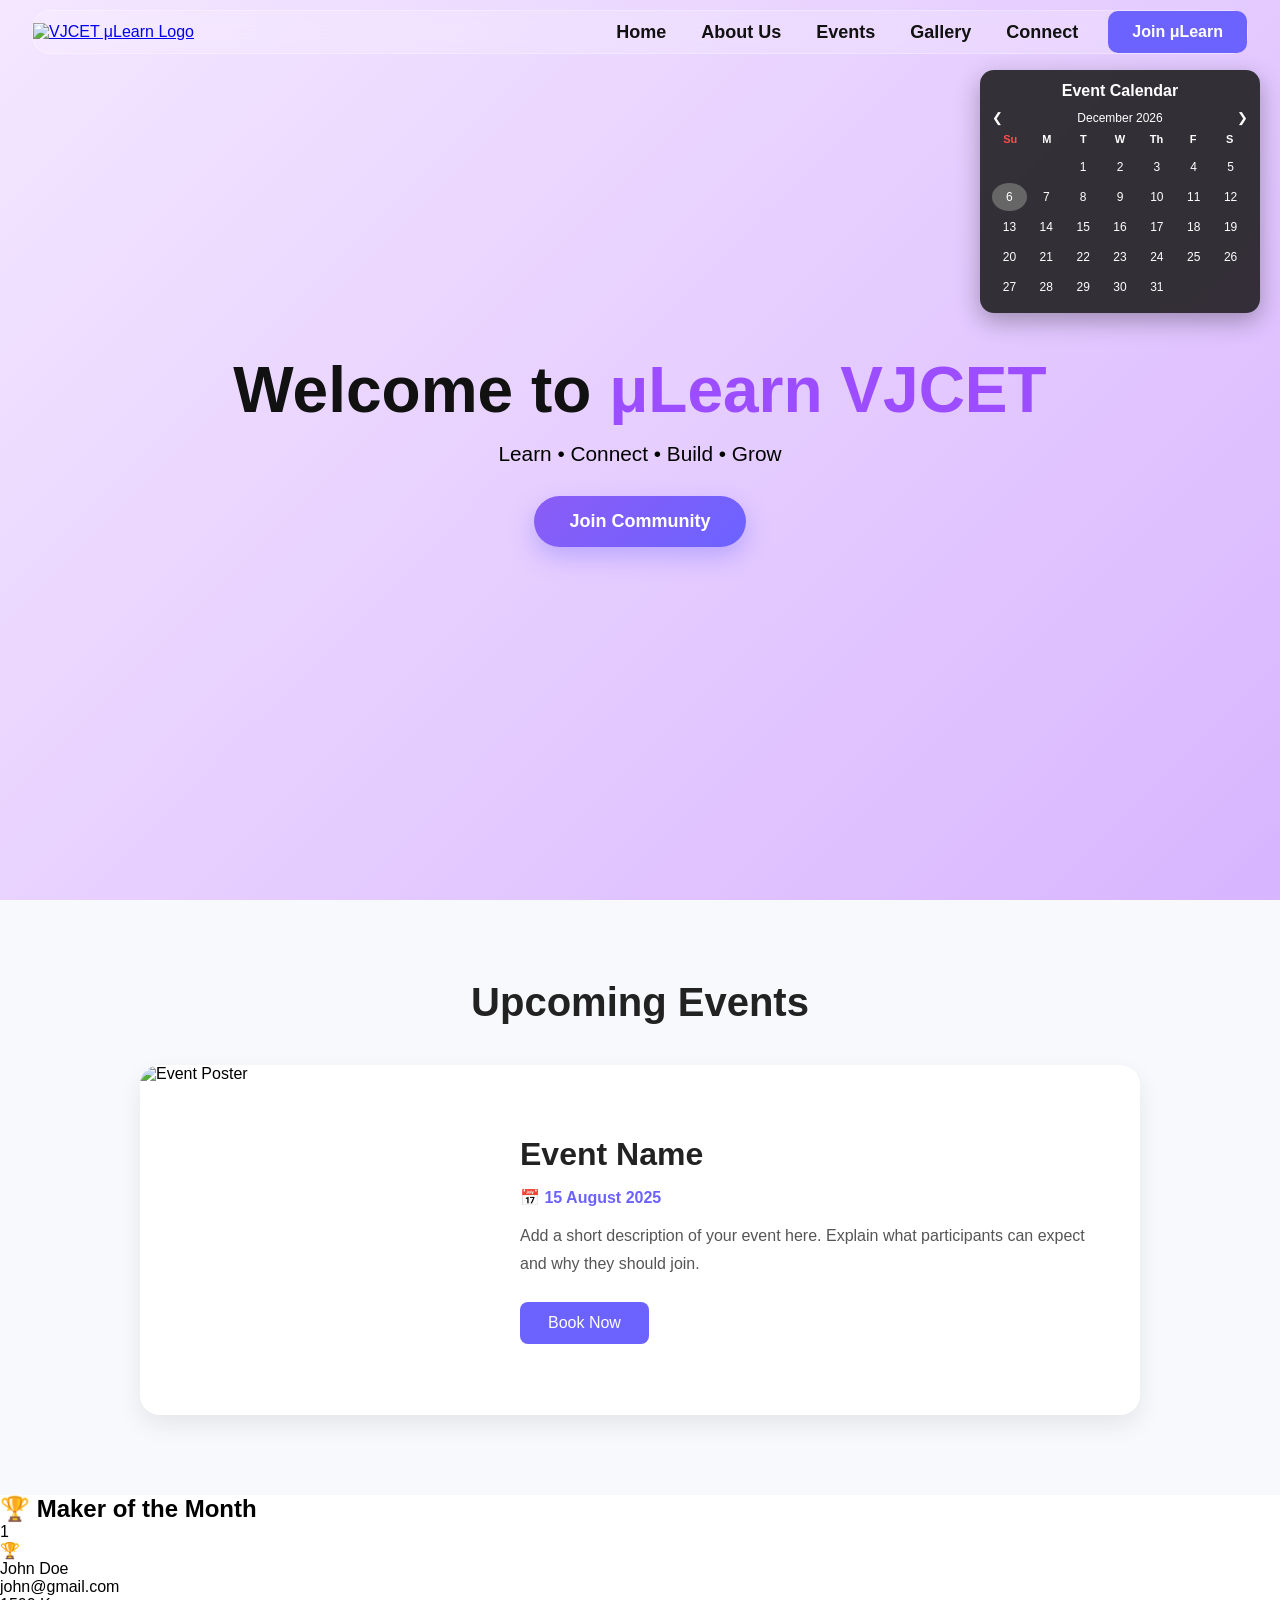
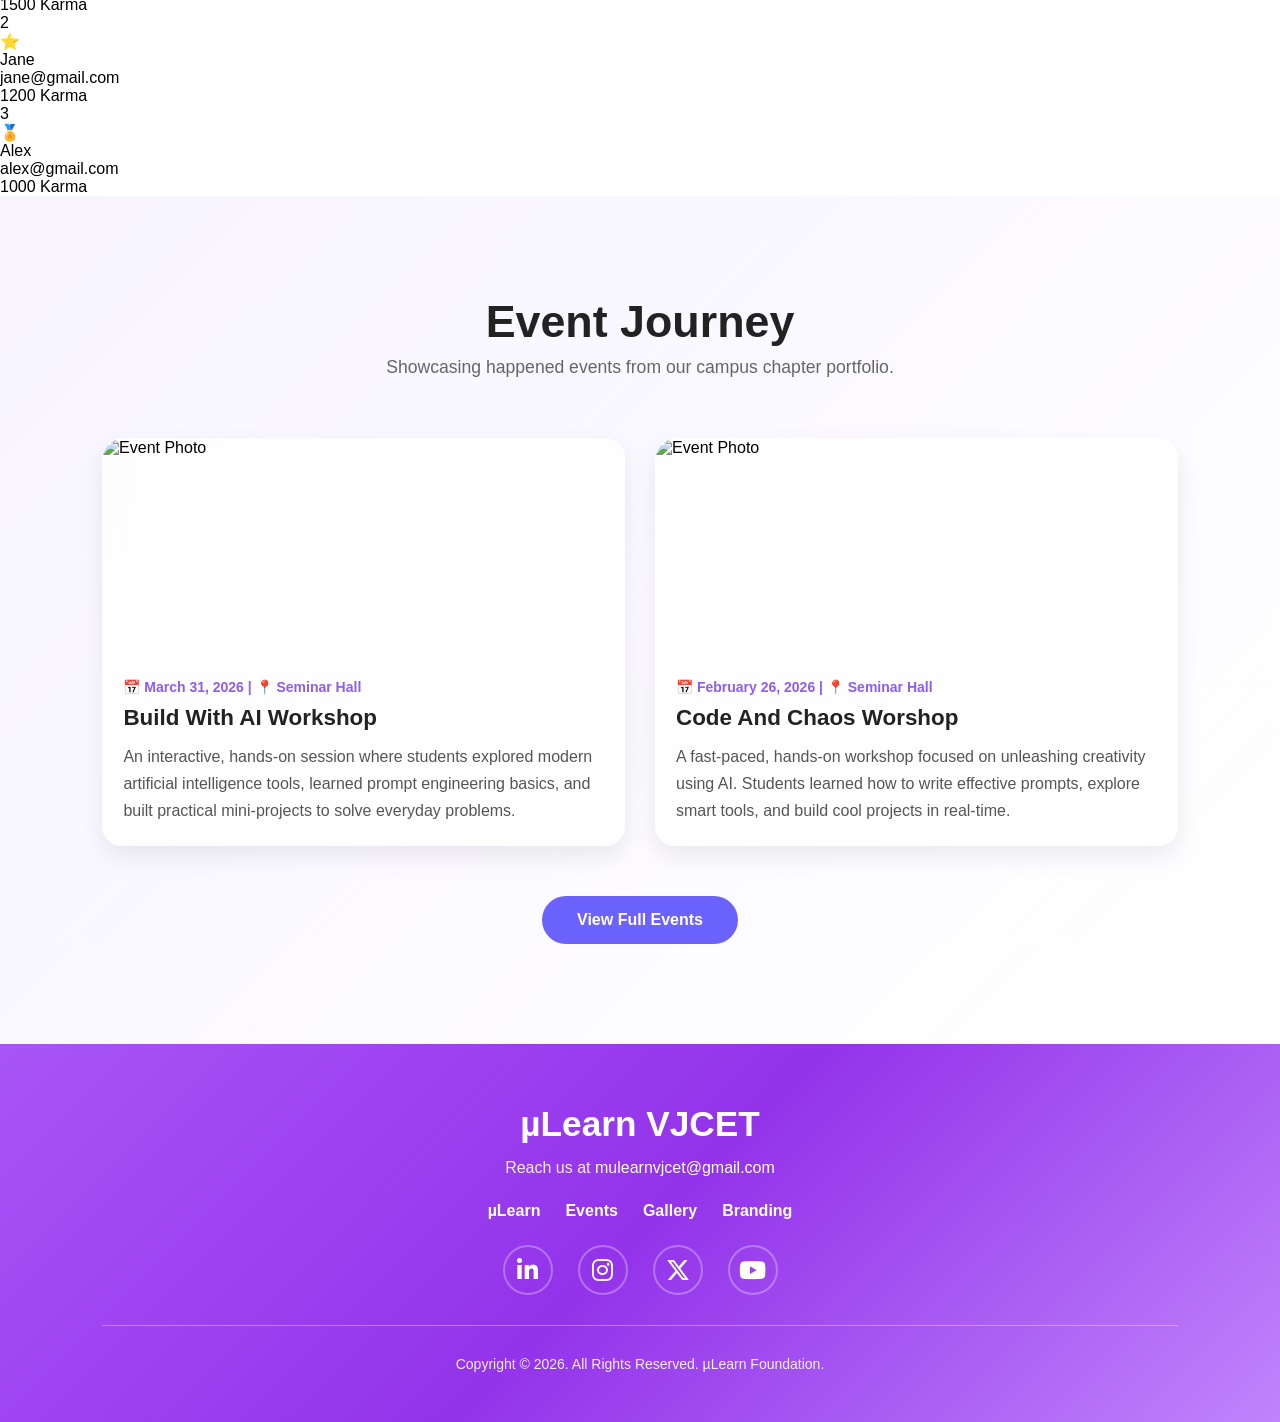
==== index.html @ a0024eed "Refactor index.html structure and content" ====
<!DOCTYPE html>
<html lang="en">
<head>
    <meta charset="UTF-8">
    <meta name="viewport" content="width=device-width, initial-scale=1.0">
    <title>VJCET μLearn</title>

    <!-- External CSS -->
    <link rel="stylesheet" href="style.css">
    <link rel="stylesheet"
href="https://cdnjs.cloudflare.com/ajax/libs/font-awesome/6.5.1/css/all.min.css">
</head>
<body>

    <!-- NAVBAR -->
    <nav class="navbar">

        <div class="nav-container">

            <!-- Logo -->
            <a href="#" class="logo">
                <img src="images/mulearn-vjcet-logo.png" alt="VJCET μLearn Logo">
            </a>

            <!-- Right Side Content -->
            <div class="nav-right">

                <!-- Desktop Menu -->
                <ul class="nav-links">
                    <li><a href="#home">Home</a></li>
                    <li><a href="#about">About Us</a></li>
                    <li><a href="#events">Events</a></li>
                    <li><a href="#gallery">Gallery</a></li>
                    <li><a href="#connect">Connect</a></li>
                </ul>

                <!-- Join Button -->
                <a href="https://app.mulearn.org/register" class="join-btn">
                    Join μLearn
                </a>

                <!-- Hamburger -->
                <div class="hamburger" id="hamburger">
                    <span></span>
                    <span></span>
                    <span></span>
                </div>

            </div>

        </div>

        <!-- Mobile Menu -->
        <div class="mobile-menu" id="mobileMenu">

            <a href="#home" class="mobile-home">Home</a>

            <div class="mobile-line"></div>

            <a href="#about">About Us</a>
            <a href="#events">Events</a>
            <a href="#gallery">Gallery</a>
            <a href="#connect">Connect</a>

            <a href="YOUR_JOIN_LINK_HERE" class="mobile-join">
                Join μLearn
            </a>

        </div>

    </nav>

    <!-- HERO SECTION -->
    <section class="hero" id="home">

        <div class="hero-content">

            <h1>
                Welcome to
                <span>μLearn VJCET</span>
            </h1>

            <p>
                Learn • Connect • Build • Grow
            </p>
            <a href="https://chat.whatsapp.com/HdApp4b2ghK9tNvXsVDHcT" class="hero-btn">
    Join Community
</a>
        </div>

        <div class="mini-calendar">
            <h3 class="calendar-title">Event Calendar</h3>
    <div class="cal-header">
        <button id="prev">&#10094;</button>
        <span id="monthTitle"></span>
        <button id="next">&#10095;</button>
    </div>

<div class="cal-weekdays">
    <div class="sunday">Su</div>
    <div>M</div>
    <div>T</div>
    <div>W</div>
    <div>Th</div>
    <div>F</div>
    <div>S</div>
</div>

    <div class="cal-grid" id="calDays"></div>

    <div class="event-box" id="eventBox">
        <h4 id="eventTitle"></h4>
        <p>📅 <span id="eventDateText"></span></p>
        <a href="#events" class="go-btn">Go To Event</a>
    </div>
</div>

</div>

    </section>

    <!-- UPCOMING EVENTS SECTION -->
<section class="upcoming-events" id="events">

    <div class="events-container">

        <h2>Upcoming Events</h2>

        <div class="event-card">

            <!-- Event Poster -->
            <div class="event-image">
                <img src="images/event-poster.jpg" alt="Event Poster">
            </div>

            <!-- Event Details -->
            <div class="event-details">

                <h3>Event Name</h3>

                <p class="event-date">
                    📅 15 August 2025
                </p>

                <p class="event-description">
                    Add a short description of your event here. Explain what
                    participants can expect and why they should join.
                </p>

                <!-- Replace YOUR_EVENT_LINK_HERE -->
                <a href="YOUR_EVENT_LINK_HERE" class="book-btn">
                    Book Now
                </a>

            </div>

        </div>

    </div>

</section>

</section>

<!-- MAKER OF THE MONTH -->
<section class="maker-section">

    <h2 class="maker-title">🏆 Maker of the Month</h2>

    <div class="top-makers">

        <!-- Rank 1 -->
        <div class="maker-card rank-1">
            <div class="profile-pic"></div>
            <div class="rank-badge">1</div>
            <div class="trophy">🏆</div>
            <div class="name">John Doe</div>
            <div class="email">john@gmail.com</div>
            <div class="karma">1500 Karma</div>
        </div>

        <!-- Rank 2 -->
        <div class="maker-card rank-2">
            <div class="profile-pic"></div>
            <div class="rank-badge">2</div>
            <div class="trophy">⭐</div>
            <div class="name">Jane</div>
            <div class="email">jane@gmail.com</div>
            <div class="karma">1200 Karma</div>
        </div>

        <!-- Rank 3 -->
        <div class="maker-card rank-3">
            <div class="profile-pic"></div>
            <div class="rank-badge">3</div>
            <div class="trophy">🏅</div>
            <div class="name">Alex</div>
            <div class="email">alex@gmail.com</div>
            <div class="karma">1000 Karma</div>
        </div>

    </div>

</section>

    <!---------   EVENT JOURNEY SECTION      ------- -->
    <section id="event-journey">
        <div class="container">
            
            <!-- Context Header Blocks -->
            <div class="text-center">
                <h2 class="section-title">Event Journey</h2>
                <p class="section-subtitle">Showcasing happened events from our campus chapter portfolio.</p>
            </div>

            <!-- Active Flex Layout Alignment Boundary Frame -->
            <div class="event-grid">
                
                <!-- [Event Card 1] Always Visible Content Block -->
                <div class="glass-card event-display-card">
                    <div class="event-image-container">
                        <img src="event1.jpg.png" alt="Event Photo" class="event-cover-img">
                    </div>
                    <div class="event-content-body">
                        <span class="event-meta">📅 March 31, 2026 | 📍 Seminar Hall</span>
                        <h3 class="event-title">Build With AI Workshop</h3>
                        <p class="event-desc">An interactive, hands-on session where students explored modern artificial intelligence tools, learned prompt engineering basics, and built practical mini-projects to solve everyday problems.</p>
                    </div>
                </div>

                <!-- [Event Card 2] Always Visible Content Block -->
                <div class="glass-card event-display-card">
                    <div class="event-image-container">
                        <img src="event2.jpg.png" alt="Event Photo" class="event-cover-img">
                    </div>
                    <div class="event-content-body">
                        <span class="event-meta">📅 February 26, 2026 | 📍 Seminar Hall</span>
                        <h3 class="event-title">Code And Chaos Worshop</h3>
                        <p class="event-desc">A fast-paced, hands-on workshop focused on unleashing creativity using AI. Students learned how to write effective prompts, explore smart tools, and build cool projects in real-time.</p>
                    </div>
                </div>

                <!-- [Event Card 3] Initially Hidden Block -->
                <div class="glass-card event-display-card hidden-card">
                    <div class="event-image-container">
                        <img src="event3.jpg.png" alt="IoT Workshop" class="event-cover-img">
                    </div>
                    <div class="event-content-body">
                        <span class="event-meta">📅 February 8, 2026 | 📍 Programming Lab</span>
                        <h3 class="event-title">IoT Worshop</h3>
                        <p class="event-desc">A hands-on workshop where students explored smart devices, learned microcontroller basics, and connected hardware to the internet.</p>
                    </div>
                </div>

            </div>

            <!-- Button Component Layout Block -->
            <div class="view-more-container">
                <button id="toggle-events-btn" class="view-events-btn">View Full Events</button>
            </div>

        </div>
    </section>
   
    <!-----------------   FOOTER SECTION  ------------------>
 
    <footer class="footer">
        <div class="footer-wrap">
            <h1>µLearn VJCET</h1>
            
            <p>Reach us at <a href="mailto:mulearnvjcet@gmail.com">mulearnvjcet@gmail.com</a></p>
            
            <!-- Site Page Directory References -->
            <div class="footer-links">
                <a href="index.html">µLearn</a>
                <a href="#event-journey">Events</a>
                <a href="PASTE_GALLERY_LINK_HERE">Gallery</a>
                <a href="PASTE_BRANDING_LINK_HERE">Branding</a>
            </div>

            <!-- Chapter Outbound Engagement Targets -->
            <div class="socials">
    <a href="https://www.linkedin.com/company/mulearn-vjcet/posts/?feedView=all" target="_blank">
        <i class="fa-brands fa-linkedin-in"></i>
    </a>

    <a href="https://www.instagram.com/mulearn.vjc?igsh=OXplejl6MzRoNGwz" target="_blank">
        <i class="fa-brands fa-instagram"></i>
    </a>

    <a href="PASTE_TWITTER_X_LINK_HERE" target="_blank">
        <i class="fa-brands fa-x-twitter"></i>
    </a>

    <a href="PASTE_YOUTUBE_LINK_HERE" target="_blank">
        <i class="fa-brands fa-youtube"></i>
    </a>
</div>

            <hr>
            <p class="copy">Copyright © 2026. All Rights Reserved. µLearn Foundation.</p>
        </div>
    </footer>

    <!-- External JavaScript -->
    <script src="script.js"></script>

</body>
</html>
---- style.css ----
/* =========================================
   GLOBAL STYLES
========================================= */

*{
    margin:0;
    padding:0;
    box-sizing:border-box;
    font-family:Arial, Helvetica, sans-serif;
}

body{
    overflow-x:hidden;
}

/* =========================================
   HERO SECTION
========================================= */

.hero{
    min-height:100vh;

    background:linear-gradient(
        135deg,
        #f4e7ff,
        #d8b5ff
    );

    display:flex;
    justify-content:center;
    align-items:center;
    text-align:center;
}

.hero-content h1{
    font-size:4rem;
    color:#111;
}

.hero-content span{
    color:#9b4dff;
}

.hero-content p{
    margin-top:15px;
    font-size:1.3rem;
}

/* =========================================
   NAVBAR
========================================= */

.navbar{
    position:fixed;
    top:10px;
    left:50%;
    transform:translateX(-50%);

    width:95%;

    background:rgba(255,255,255,0.18);
    backdrop-filter:blur(10px);

    border-radius:18px;

    border:1px solid rgba(255,255,255,0.3);

    z-index:1000;
}

.nav-container{
    display:flex;
    justify-content:space-between;
    align-items:center;
}

/* Logo */

.logo img{
    height:70px;
    width:auto;
}

/* Right Side Container */

.nav-right{
    display:flex;
    align-items:center;
    gap:30px;
}

/* Desktop Menu */

.nav-links{
    display:flex;
    align-items:center;
    gap:35px;
    list-style:none;
}

.nav-links a{
    text-decoration:none;
    color:#111;
    font-size:18px;
    font-weight:600;
    transition:.3s;
}

.nav-links a:hover{
    color:#8b5cf6;
}

/* Join Button */

.join-btn{
    text-decoration:none;
    color:white;
    background:#6c63ff;
    padding:12px 24px;
    border-radius:10px;
    font-weight:bold;
    transition:.3s;
}

.join-btn:hover{
    background:#5147ff;
}

/* Hamburger */

.hamburger{
    display:none;
    flex-direction:column;
    gap:6px;
    cursor:pointer;
}

.hamburger span{
    width:30px;
    height:3px;
    background:#2196f3;
    border-radius:20px;
}

/* =========================================
   HERO BUTTON
========================================= */

.hero-btn{
    display:inline-block;
    margin-top:30px;

    padding:15px 35px;

    background:linear-gradient(
        135deg,
        #8b5cf6,
        #6c63ff
    );

    color:white;
    text-decoration:none;

    font-size:18px;
    font-weight:600;

    border-radius:50px;

    box-shadow:0 10px 25px rgba(108,99,255,0.35);

    transition:all 0.3s ease;
}

.hero-btn:hover{
    transform:translateY(-4px);
    box-shadow:0 15px 35px rgba(108,99,255,0.45);
}

.hero{
    position:relative;
}

/* MINI CALENDAR FLOAT RIGHT */
.mini-calendar{
    position:absolute;
    top:70px;   /* under navbar */
    right:20px;
    width:280px;
    background:rgba(20,20,20,0.85);
    backdrop-filter:blur(10px);
    color:#fff;
    border-radius:14px;
    padding:12px;
    box-shadow:0 8px 25px rgba(0,0,0,0.3);
    font-size:12px;
}

.calendar-title{
    text-align:center;
    margin-bottom:10px;
    font-size:16px;
    color:white;
}

.cal-weekdays{
    display:grid;
    grid-template-columns:repeat(7,1fr);
    text-align:center;
    margin-bottom:8px;
    font-size:11px;
    font-weight:600;
    color:white;
}

.sunday{
    color:#ff4d4d;
}

/* HEADER */
.cal-header{
    display:flex;
    justify-content:space-between;
    align-items:center;
    margin-bottom:8px;
}

.cal-header button{
    background:none;
    border:none;
    color:white;
    cursor:pointer;
}

/* DAYS GRID */
.cal-grid{
    display:grid;
    grid-template-columns:repeat(7,minmax(0,1fr));
    gap:2px;
    text-align:center;
}

.cal-grid div{
    width:100%;
    height:28px;
    display:flex;
    align-items:center;
    justify-content:center;
    border-radius:50%;
    cursor:pointer;
}

/* TODAY */
.today{
    background:#666;
}

/* 🔵 EVENT DATE */
.event-day{
    background:#3ea6ff;
    color:white;
    font-weight:bold;
    box-shadow:0 0 10px rgba(62,166,255,0.7);
}

/* EVENT BOX */
.event-box{
    display:none; /* hidden until event clicked */

    margin-top:10px;
    border-top:1px solid rgba(255,255,255,0.1);
    padding-top:8px;
    text-align:center;
}

.go-btn{
    display:inline-block;
    margin-top:6px;
    padding:6px 12px;
    background:#3ea6ff;
    color:white;
    border-radius:20px;
    text-decoration:none;
    font-size:11px;
}

/* Event Details */

.event-info{
    margin-top:30px;
    text-align:center;
    border-top:1px solid rgba(255,255,255,.1);
    padding-top:20px;
}

.event-info h4{
    margin-bottom:8px;
    font-size:20px;
}

.event-info p{
    color:#cfcfcf;
    margin-bottom:15px;
}

.event-btn{
    display:inline-block;
    background:#3ea6ff;
    color:white;
    text-decoration:none;
    padding:12px 25px;
    border-radius:30px;
    font-weight:600;
    transition:.3s;
}

.event-btn:hover{
    background:#2592f4;
    transform:translateY(-2px);
}

/* Mobile Menu */

.mobile-menu{
    position:absolute;
    top:90px;
    right:15px;

    width:75%;
    max-width:350px;

    background:rgba(15,15,20,0.95);

    border-radius:35px;

    padding:30px;

    display:flex;
    flex-direction:column;
    align-items:center;

    gap:25px;

    opacity:0;
    visibility:hidden;

    transform:translateY(-20px);

    transition:.3s;
}

.mobile-menu.active{
    opacity:1;
    visibility:visible;
    transform:translateY(0);
}

.mobile-menu a{
    color:white;
    text-decoration:none;
    font-size:18px;
    font-weight:600;
}

.mobile-home{
    color:#b455ff !important;
}

.mobile-line{
    width:100%;
    height:4px;
    background:#b455ff;
    border-radius:20px;
}

.mobile-join{
    background:#6c63ff;
    padding:12px 22px;
    border-radius:12px;
}

/* UPCOMING EVENTS */
.upcoming-events {
    padding: 80px 8%;
    background: #f8f9fc;
}

.upcoming-events h2 {
    text-align: center;
    font-size: 2.5rem;
    margin-bottom: 40px;
    color: #222;
}

.event-card {
    max-width: 1000px;
    margin: auto;
    background: #fff;
    border-radius: 20px;
    overflow: hidden;
    display: flex;
    align-items: center;
    box-shadow: 0 10px 25px rgba(0,0,0,0.08);
}

.event-image {
    width: 350px;
    height: 350px;
    flex-shrink: 0;
}

.event-image img {
    width: 100%;
    height: 100%;
    object-fit: cover;
}

.event-details {
    padding: 30px;
}

.event-details h3 {
    font-size: 2rem;
    margin-bottom: 15px;
    color: #222;
}

.event-date {
    font-weight: 600;
    color: #6c63ff;
    margin-bottom: 15px;
}

.event-description {
    color: #555;
    line-height: 1.7;
    margin-bottom: 25px;
}

.book-btn {
    display: inline-block;
    padding: 12px 28px;
    background: #6c63ff;
    color: white;
    text-decoration: none;
    border-radius: 8px;
    transition: 0.3s;
}

.book-btn:hover {
    background: #5448e5;
}

/* Mobile Responsive */
@media (max-width: 768px) {
    .event-card {
        flex-direction: column;
    }

    .event-image {
        width: 100%;
        height: 300px;
    }

    .event-details {
        text-align: center;
    }
}

/* Responsive */

@media(max-width:900px){

    .nav-links,
    .join-btn{
        display:none;
    }

    .hamburger{
        display:flex;
    }

    .hero-content h1{
        font-size:3rem;
    }
}

/* =========================================
   EVENT JOURNEY SECTION
========================================= */

#event-journey{
    padding:100px 8%;
    background:linear-gradient(
        135deg,
        #f7f4ff,
        #ffffff
    );
}

.container{
    max-width:1200px;
    margin:auto;
}

.text-center{
    text-align:center;
}

.section-title{
    font-size:2.8rem;
    color:#222;
    margin-bottom:10px;
}

.section-subtitle{
    color:#666;
    font-size:1.1rem;
    margin-bottom:60px;
}

/* Event Grid */

.event-grid{
    display:grid;
    grid-template-columns:repeat(auto-fit,minmax(320px,1fr));
    gap:30px;
}

/* Glass Card */

.glass-card{
    background:rgba(255,255,255,0.75);
    backdrop-filter:blur(10px);
    border:1px solid rgba(255,255,255,0.4);
    border-radius:20px;
    overflow:hidden;
    box-shadow:0 10px 25px rgba(0,0,0,0.08);
    transition:all .3s ease;
}

.glass-card:hover{
    transform:translateY(-8px);
    box-shadow:0 15px 35px rgba(0,0,0,0.12);
}

.event-image-container{
    width:100%;
    height:220px;
}

.event-cover-img{
    width:100%;
    height:100%;
    object-fit:cover;
}

.event-content-body{
    padding:20px;
}

.event-meta{
    display:block;
    color:#8b5cf6;
    font-size:14px;
    margin-bottom:10px;
    font-weight:600;
}

.event-title{
    font-size:1.4rem;
    color:#222;
    margin-bottom:12px;
}

.event-desc{
    color:#555;
    line-height:1.7;
}

/* Hidden Cards */

.hidden-card{
    display:none;
}

.hidden-card.show{
    display:block;
    animation:fadeIn .5s ease;
}

@keyframes fadeIn{
    from{
        opacity:0;
        transform:translateY(20px);
    }
    to{
        opacity:1;
        transform:translateY(0);
    }
}

/* Button */

.view-more-container{
    text-align:center;
    margin-top:50px;
}

.view-events-btn{
    border:none;
    background:#6c63ff;
    color:white;
    padding:15px 35px;
    font-size:16px;
    font-weight:600;
    border-radius:50px;
    cursor:pointer;
    transition:.3s;
}

.view-events-btn:hover{
    background:#5548f0;
}

/* =========================================
   FOOTER
========================================= */

.footer{
    background: linear-gradient(
        135deg,
        #a855f7,
        #9333ea,
        #c084fc
    );
    color:white;
    padding:60px 8% 30px;
}

.footer-wrap{
    max-width:1200px;
    margin:auto;
    text-align:center;
}

.footer h1{
    font-size:2.2rem;
    margin-bottom:15px;
    color:#ffffff;
}

.footer p{
    color:rgba(255,255,255,0.9);
    margin-bottom:20px;
}

.footer a{
    color:white;
    text-decoration:none;
    transition:.3s ease;
}

.footer a:hover{
    color:#f3e8ff;
}

.footer a:hover{
    color:white;
}

/* Footer Links */

.footer-links{
    display:flex;
    justify-content:center;
    flex-wrap:wrap;
    gap:25px;
    margin:25px 0;
}

.footer-links a{
    font-weight:600;
}

/* Social Links */

.socials{
    display:flex;
    justify-content:center;
    align-items:center;
    gap:25px;
    margin:25px 0;
}

.socials a{
    display:flex;
    align-items:center;
    justify-content:center;
    width:50px;
    height:50px;
    border-radius:50%;
    color:white;
    font-size:24px;
    border:2px solid rgba(255,255,255,0.3);
    transition:all .3s ease;
}

.socials a:hover{
    background:white;
    color:#9333ea;
    transform:translateY(-3px);
}

/* Divider */

.footer hr{
    border:none;
    height:1px;
    background:rgba(255,255,255,0.35);
    margin:30px 0;
}

.copy{
    font-size:14px;
    color:rgba(255,255,255,0.85);
}

/* Responsive */

@media(max-width:768px){

    .section-title{
        font-size:2rem;
    }

    .footer-links,
    .socials{
        gap:15px;
    }

    .footer h1{
        font-size:1.8rem;
    }
}

@media(max-width:768px){

    .mini-calendar{

        position:static;

        width:90%;

        margin:30px auto;

    }

    .hero{
        flex-direction:column;
    }
}
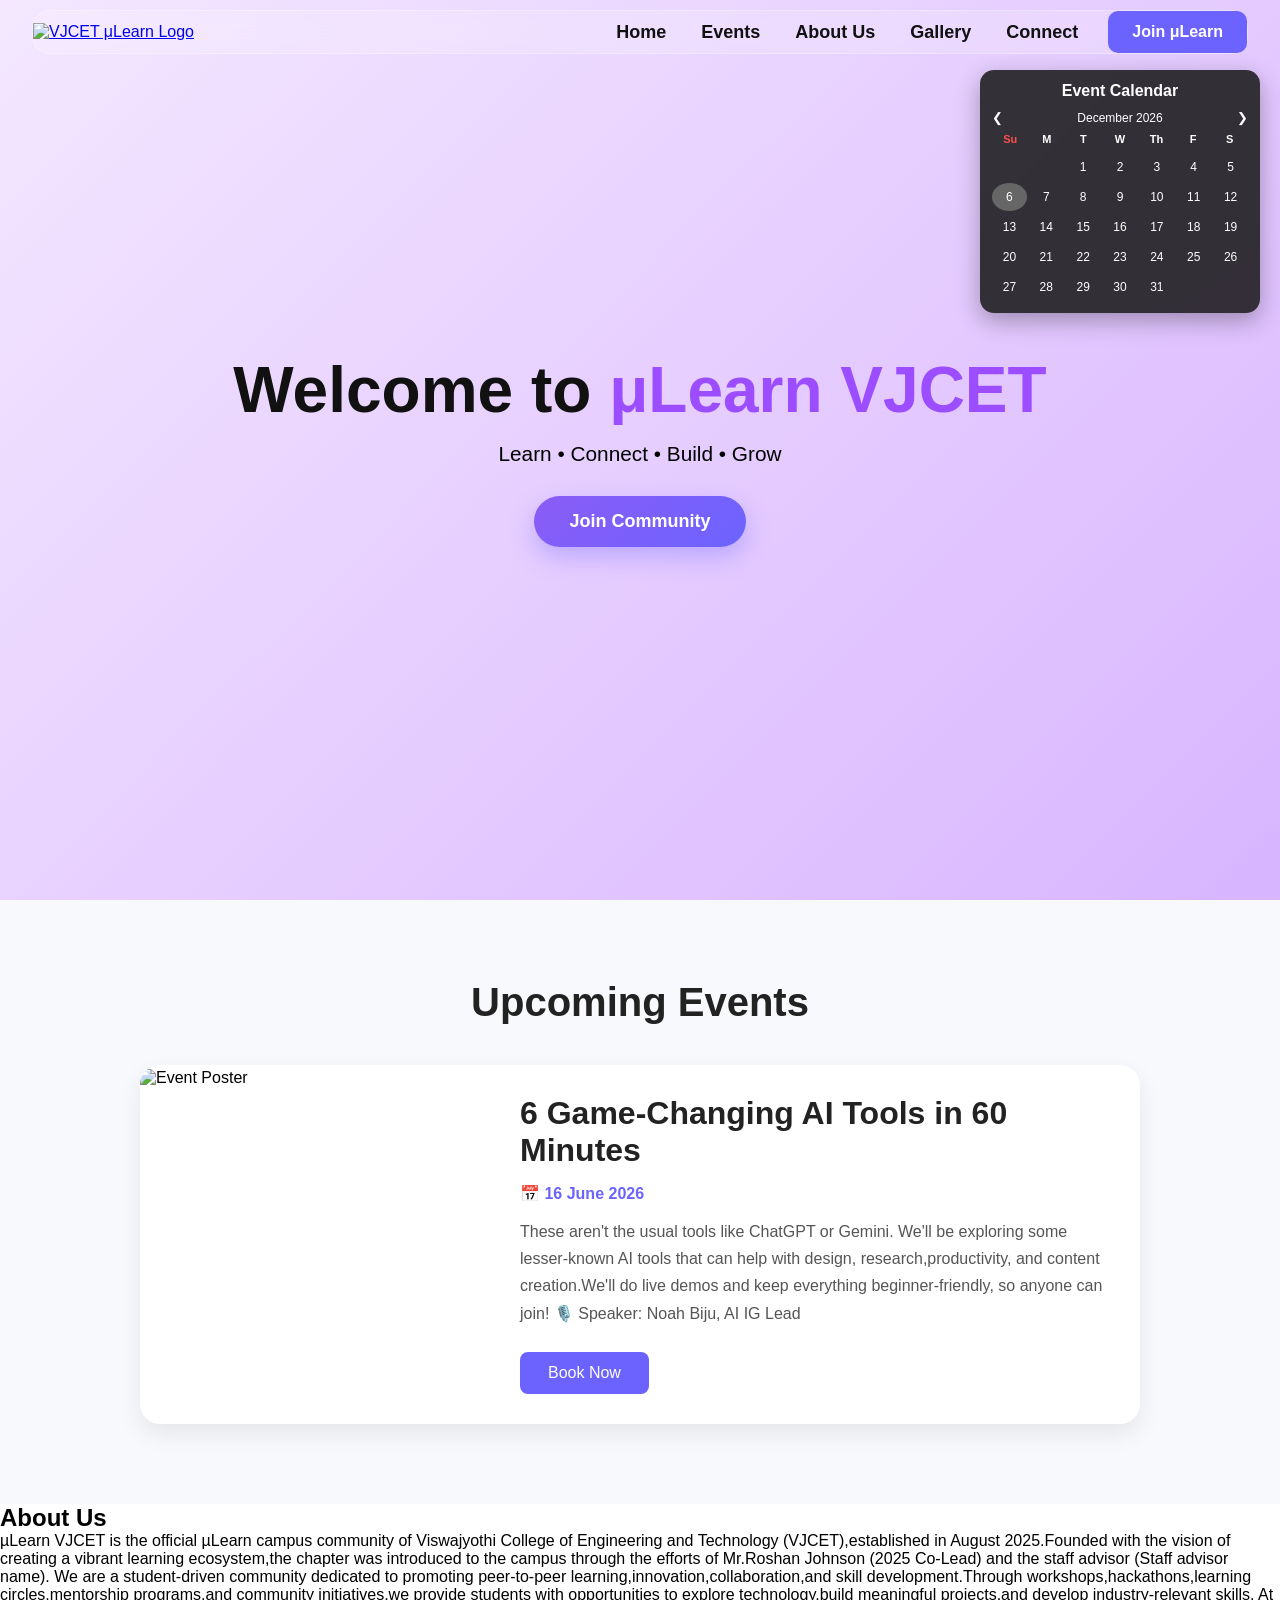
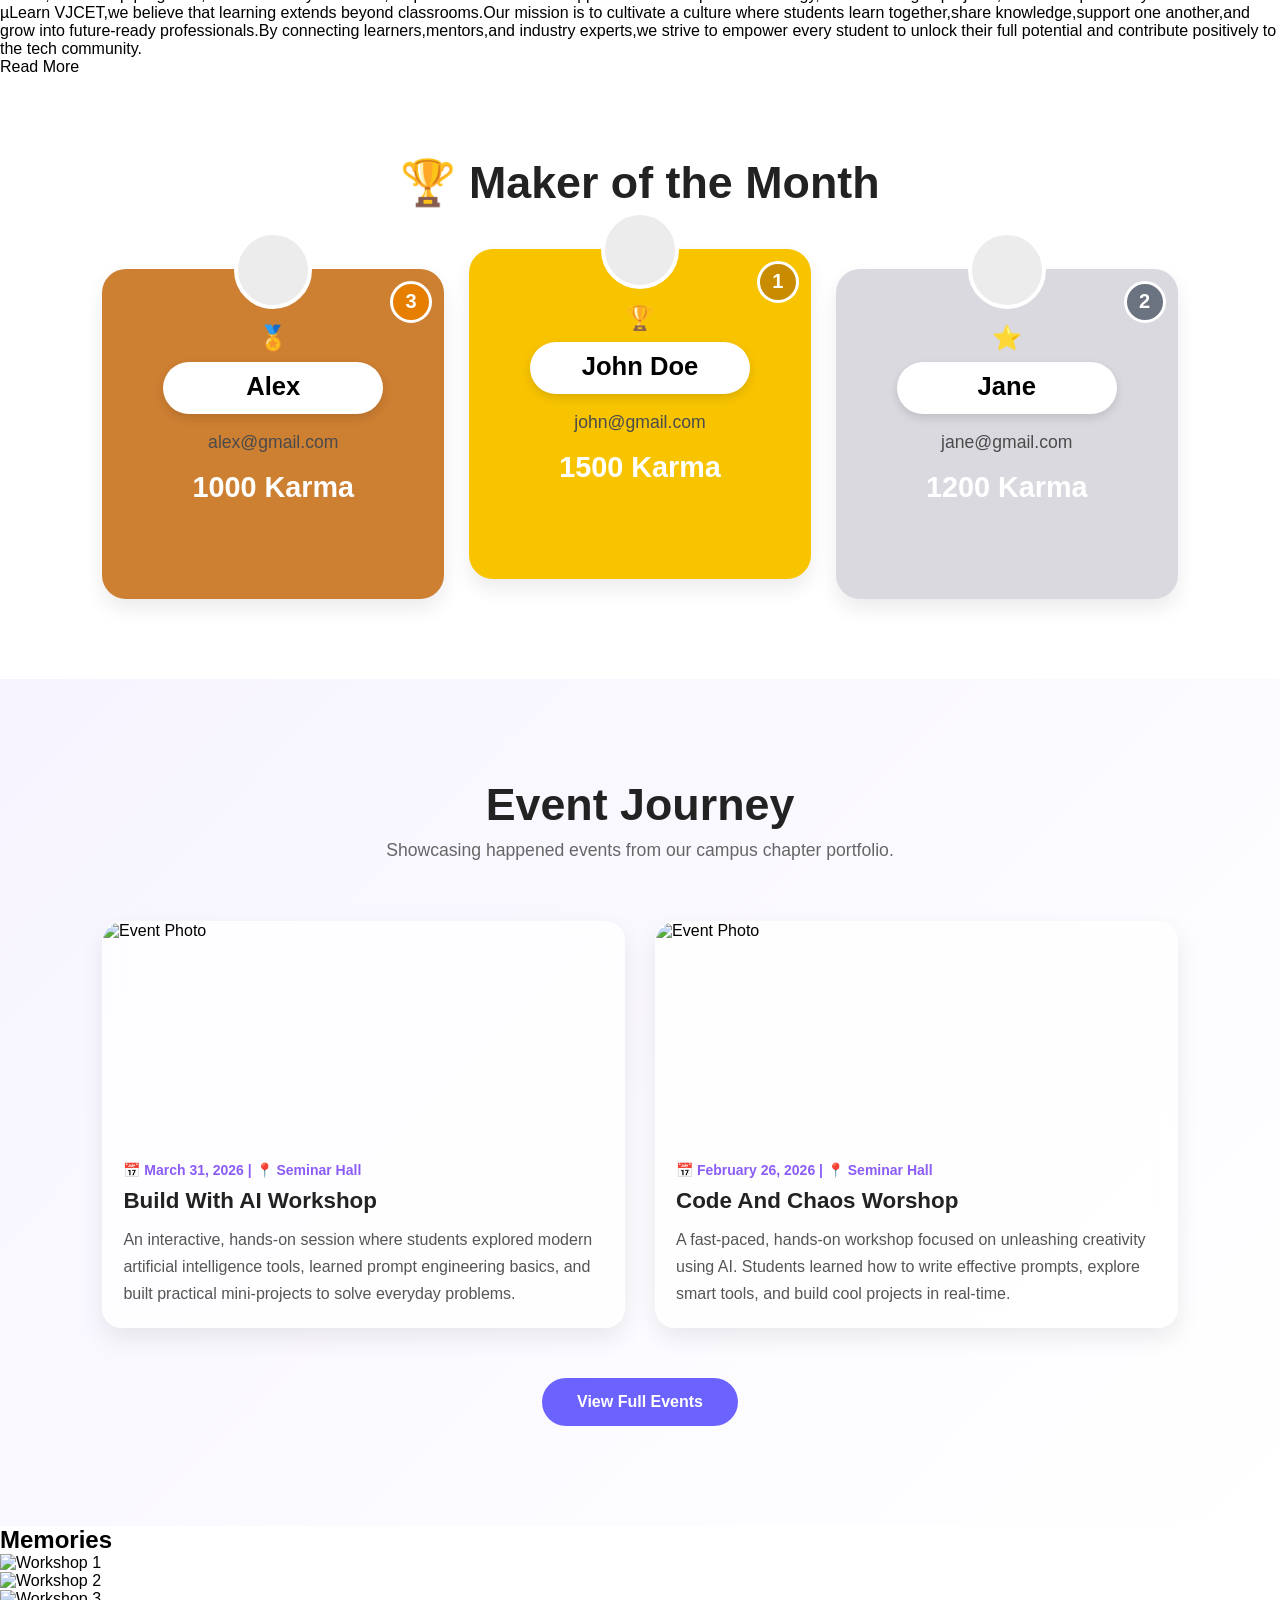
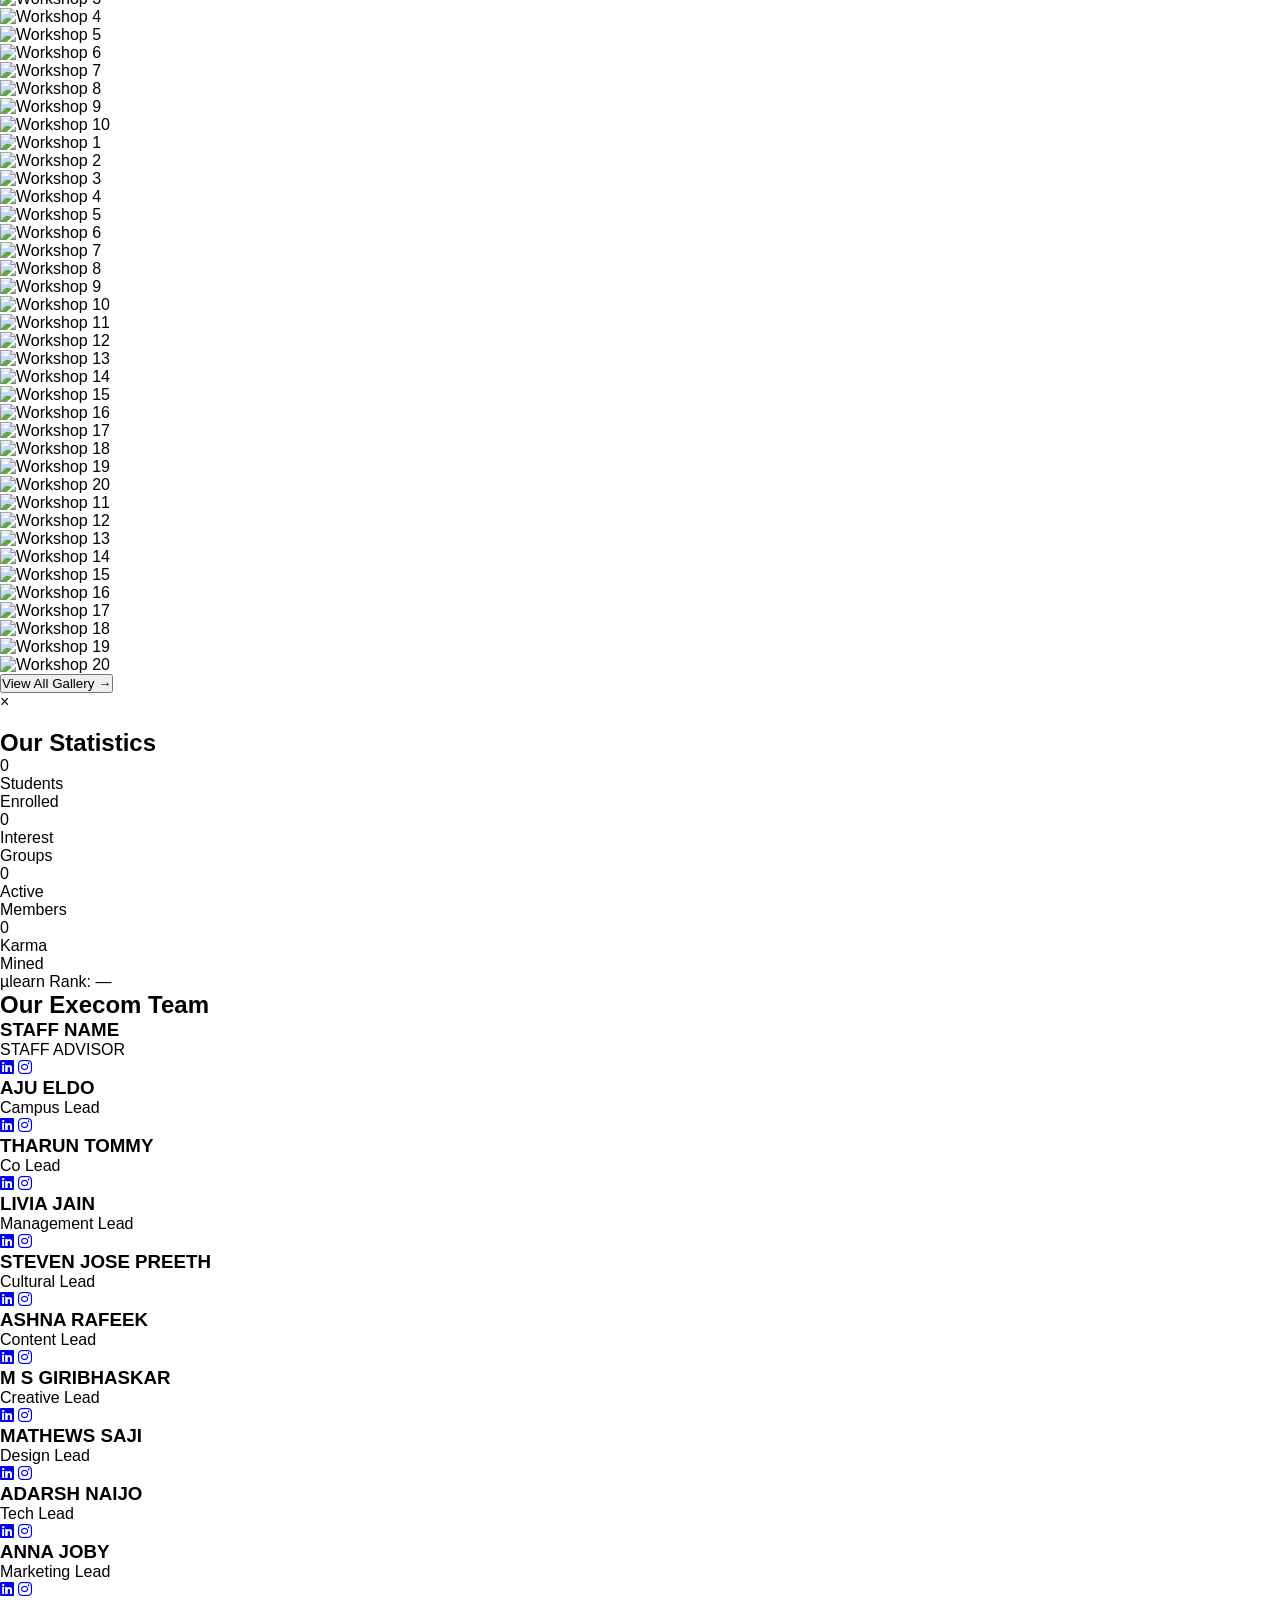
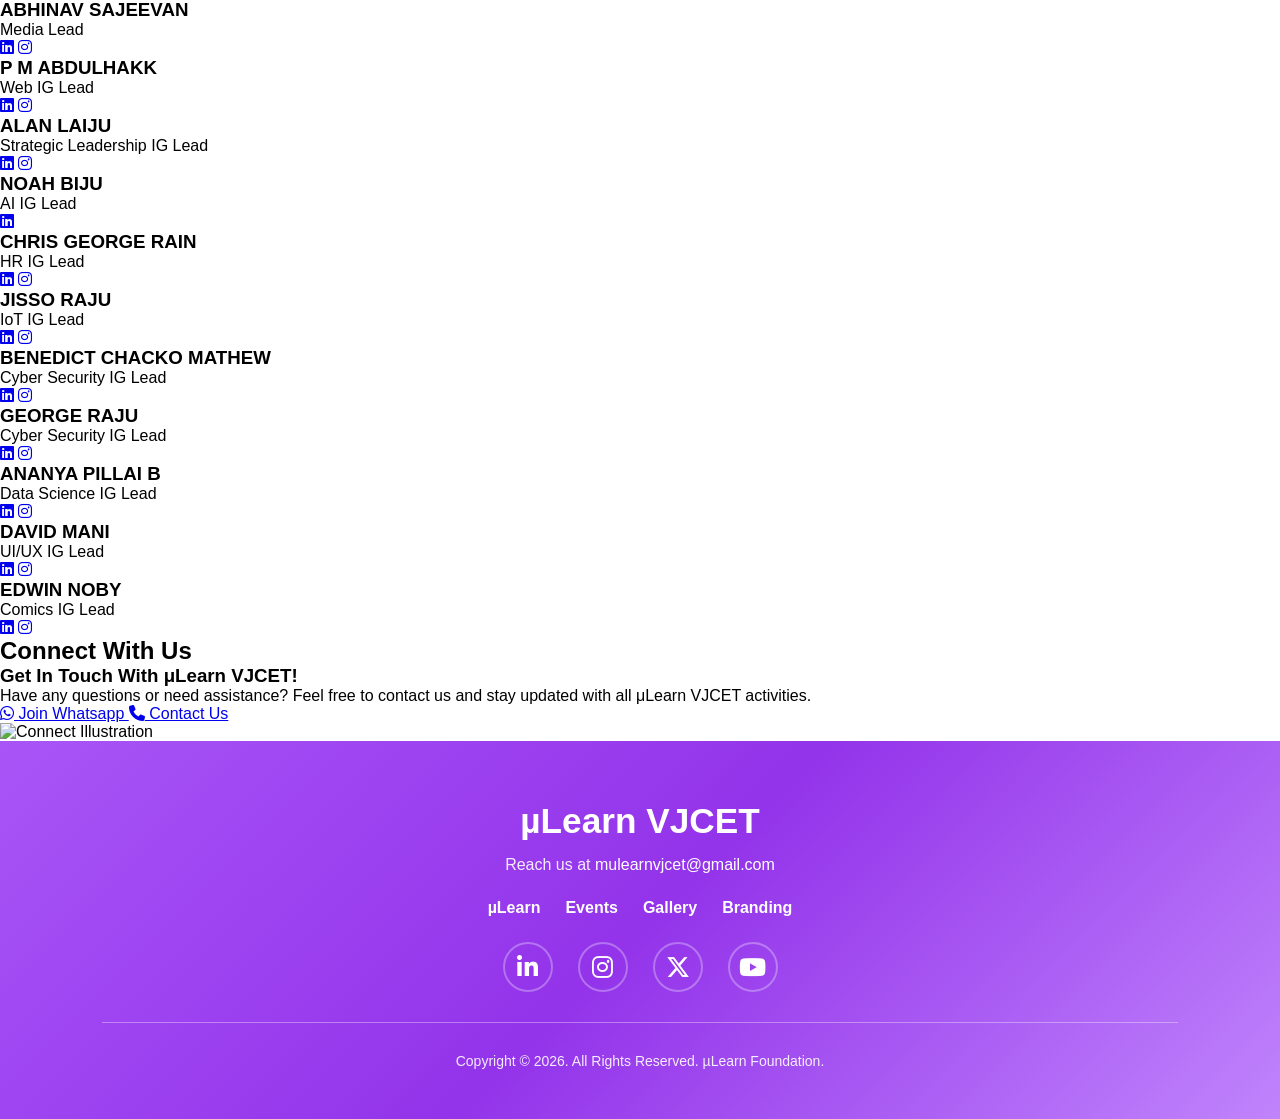
==== commit a9da2593: "Update fmt.Println message from 'Hello' to 'Goodbye'" ====
--- a/index.html
+++ b/index.html
@@ -9,6 +9,7 @@
     <link rel="stylesheet" href="style.css">
     <link rel="stylesheet"
 href="https://cdnjs.cloudflare.com/ajax/libs/font-awesome/6.5.1/css/all.min.css">
+<link href="https://fonts.googleapis.com/css2?family=Poppins:wght@400;500;600;700&display=swap" rel="stylesheet">
 </head>
 <body>
 
@@ -28,8 +29,8 @@
                 <!-- Desktop Menu -->
                 <ul class="nav-links">
                     <li><a href="#home">Home</a></li>
+                    <li><a href="#events">Events</a></li>
                     <li><a href="#about">About Us</a></li>
-                    <li><a href="#events">Events</a></li>
                     <li><a href="#gallery">Gallery</a></li>
                     <li><a href="#connect">Connect</a></li>
                 </ul>
@@ -59,10 +60,11 @@
 
             <a href="#about">About Us</a>
             <a href="#events">Events</a>
+            <li><a href="#about">About Us</a></li>
             <a href="#gallery">Gallery</a>
             <a href="#connect">Connect</a>
 
-            <a href="YOUR_JOIN_LINK_HERE" class="mobile-join">
+            <a href="https://app.mulearn.org/register" class="mobile-join">
                 Join μLearn
             </a>
 
@@ -130,25 +132,25 @@
 
             <!-- Event Poster -->
             <div class="event-image">
-                <img src="images/event-poster.jpg" alt="Event Poster">
+                <img src="images/ad_poster.jpg" alt="Event Poster">
             </div>
 
             <!-- Event Details -->
             <div class="event-details">
 
-                <h3>Event Name</h3>
+                <h3>6 Game-Changing AI Tools in 60 Minutes</h3>
 
                 <p class="event-date">
-                    📅 15 August 2025
+                    📅 16 June 2026
                 </p>
 
                 <p class="event-description">
-                    Add a short description of your event here. Explain what
-                    participants can expect and why they should join.
+                    These aren't the usual tools like ChatGPT or Gemini. We'll be exploring some lesser-known AI tools that can help with design, research,productivity, and content creation.We'll do live demos and keep everything beginner-friendly, so anyone can join!
+🎙️ Speaker: Noah Biju, AI IG Lead
                 </p>
 
                 <!-- Replace YOUR_EVENT_LINK_HERE -->
-                <a href="YOUR_EVENT_LINK_HERE" class="book-btn">
+                <a href="https://forms.gle/WRQ4mvs7nABZzKE76" class="book-btn">
                     Book Now
                 </a>
 
@@ -160,6 +162,19 @@
 
 </section>
 
+</section>
+
+<!-- ABOUT US -->
+<section class="about-section" id="about">
+    <h2>About Us</h2>
+
+    <p id="aboutText" class="about-text">
+µLearn VJCET is the official µLearn campus community of Viswajyothi College of Engineering and Technology (VJCET),established in August 2025.Founded with the vision of creating a vibrant learning ecosystem,the chapter was introduced to the campus through the efforts of Mr.Roshan Johnson (2025 Co-Lead) and the staff advisor (Staff advisor name).
+We are a student-driven community dedicated to promoting peer-to-peer learning,innovation,collaboration,and skill development.Through workshops,hackathons,learning circles,mentorship programs,and community initiatives,we provide students with opportunities to explore technology,build meaningful projects,and develop industry-relevant skills.
+At µLearn VJCET,we believe that learning extends beyond classrooms.Our mission is to cultivate a culture where students learn together,share knowledge,support one another,and grow into future-ready professionals.By connecting learners,mentors,and industry experts,we strive to empower every student to unlock their full potential and contribute positively to the tech community.
+    </p>
+
+    <a id="readMoreBtn" class="read-more">Read More</a>
 </section>
 
 <!-- MAKER OF THE MONTH -->
@@ -261,7 +276,415 @@
 
         </div>
     </section>
-   
+
+<!-----------------   GALLERY SECTION  ------------------>
+<section class="gallery-section" id="gallery">
+    <h2>Memories</h2>
+
+    <!-- Row 1 -->
+    <div class="gallery-row">
+        <div class="gallery-track">
+
+            <div class="photo-card"><img src="images/workshop1.jpg" alt="Workshop 1"></div>
+            <div class="photo-card"><img src="images/workshop2.jpg" alt="Workshop 2"></div>
+            <div class="photo-card"><img src="images/workshop3.jpg" alt="Workshop 3"></div>
+            <div class="photo-card"><img src="images/workshop4.jpg" alt="Workshop 4"></div>
+            <div class="photo-card"><img src="images/workshop5.jpg" alt="Workshop 5"></div>
+            <div class="photo-card"><img src="images/workshop6.jpg" alt="Workshop 6"></div>
+            <div class="photo-card"><img src="images/workshop7.jpg" alt="Workshop 7"></div>
+            <div class="photo-card"><img src="images/workshop8.jpg" alt="Workshop 8"></div>
+            <div class="photo-card"><img src="images/workshop9.jpg" alt="Workshop 9"></div>
+            <div class="photo-card"><img src="images/workshop10.jpg" alt="Workshop 10"></div>
+
+            <!-- Duplicate for smooth sliding -->
+            <div class="photo-card"><img src="images/workshop1.jpg" alt="Workshop 1"></div>
+            <div class="photo-card"><img src="images/workshop2.jpg" alt="Workshop 2"></div>
+            <div class="photo-card"><img src="images/workshop3.jpg" alt="Workshop 3"></div>
+            <div class="photo-card"><img src="images/workshop4.jpg" alt="Workshop 4"></div>
+            <div class="photo-card"><img src="images/workshop5.jpg" alt="Workshop 5"></div>
+            <div class="photo-card"><img src="images/workshop6.jpg" alt="Workshop 6"></div>
+            <div class="photo-card"><img src="images/workshop7.jpg" alt="Workshop 7"></div>
+            <div class="photo-card"><img src="images/workshop8.jpg" alt="Workshop 8"></div>
+            <div class="photo-card"><img src="images/workshop9.jpg" alt="Workshop 9"></div>
+            <div class="photo-card"><img src="images/workshop10.jpg" alt="Workshop 10"></div>
+
+        </div>
+    </div>
+
+    <!-- Row 2 -->
+    <div class="gallery-row reverse">
+        <div class="gallery-track">
+
+            <div class="photo-card"><img src="images/workshop11.jpg" alt="Workshop 11"></div>
+            <div class="photo-card"><img src="images/workshop12.jpg" alt="Workshop 12"></div>
+            <div class="photo-card"><img src="images/workshop13.jpg" alt="Workshop 13"></div>
+            <div class="photo-card"><img src="images/workshop14.jpg" alt="Workshop 14"></div>
+            <div class="photo-card"><img src="images/workshop15.jpg" alt="Workshop 15"></div>
+            <div class="photo-card"><img src="images/workshop16.jpg" alt="Workshop 16"></div>
+            <div class="photo-card"><img src="images/workshop17.jpg" alt="Workshop 17"></div>
+            <div class="photo-card"><img src="images/workshop18.jpg" alt="Workshop 18"></div>
+            <div class="photo-card"><img src="images/workshop19.jpg" alt="Workshop 19"></div>
+            <div class="photo-card"><img src="images/workshop20.jpg" alt="Workshop 20"></div>
+
+            <!-- Duplicate for smooth sliding -->
+            <div class="photo-card"><img src="images/workshop11.jpg" alt="Workshop 11"></div>
+            <div class="photo-card"><img src="images/workshop12.jpg" alt="Workshop 12"></div>
+            <div class="photo-card"><img src="images/workshop13.jpg" alt="Workshop 13"></div>
+            <div class="photo-card"><img src="images/workshop14.jpg" alt="Workshop 14"></div>
+            <div class="photo-card"><img src="images/workshop15.jpg" alt="Workshop 15"></div>
+            <div class="photo-card"><img src="images/workshop16.jpg" alt="Workshop 16"></div>
+            <div class="photo-card"><img src="images/workshop17.jpg" alt="Workshop 17"></div>
+            <div class="photo-card"><img src="images/workshop18.jpg" alt="Workshop 18"></div>
+            <div class="photo-card"><img src="images/workshop19.jpg" alt="Workshop 19"></div>
+            <div class="photo-card"><img src="images/workshop20.jpg" alt="Workshop 20"></div>
+
+        </div>
+    </div>
+
+    <!-- View All Gallery Button -->
+    <div class="gallery-btn-container">
+        <button class="view-gallery-btn" id="openGalleryBtn">
+    View All Gallery →
+</button>
+    </div>
+</section>
+
+<!-- FULLSCREEN GALLERY MODAL -->
+<div class="gallery-modal" id="galleryModal">
+
+    <span class="close-gallery" id="closeGalleryBtn">&times;</span>
+
+    <div class="gallery-modal-content">
+
+        <img src="images/workshop1.jpg" alt="">
+        <img src="images/workshop2.jpg" alt="">
+        <img src="images/workshop3.jpg" alt="">
+        <img src="images/workshop4.jpg" alt="">
+        <img src="images/workshop5.jpg" alt="">
+        <img src="images/workshop6.jpg" alt="">
+        <img src="images/workshop7.jpg" alt="">
+        <img src="images/workshop8.jpg" alt="">
+        <img src="images/workshop9.jpg" alt="">
+        <img src="images/workshop10.jpg" alt="">
+
+        <img src="images/workshop11.jpg" alt="">
+        <img src="images/workshop12.jpg" alt="">
+        <img src="images/workshop13.jpg" alt="">
+        <img src="images/workshop14.jpg" alt="">
+        <img src="images/workshop15.jpg" alt="">
+        <img src="images/workshop16.jpg" alt="">
+        <img src="images/workshop17.jpg" alt="">
+        <img src="images/workshop18.jpg" alt="">
+        <img src="images/workshop19.jpg" alt="">
+        <img src="images/workshop20.jpg" alt="">
+
+    </div>
+
+</div>
+
+<!-- LEAD STATS SECTION -->
+<section class="stats-section" id="stats">
+
+    <h2 class="stats-title">Our Statistics</h2>
+
+    <div class="stats-band">
+
+        <div class="stats-row">
+
+            <div class="stat-item">
+                <div class="stat-num" id="studentsCount">0</div>
+                <div class="stat-label">Students<br>Enrolled</div>
+            </div>
+
+            <div class="stat-divider"></div>
+
+            <div class="stat-item">
+                <div class="stat-num" id="igCount">0</div>
+                <div class="stat-label">Interest<br>Groups</div>
+            </div>
+
+            <div class="stat-divider"></div>
+
+            <div class="stat-item">
+                <div class="stat-num" id="activeCount">0</div>
+                <div class="stat-label">Active<br>Members</div>
+            </div>
+
+            <div class="stat-divider"></div>
+
+            <div class="stat-item">
+                <div class="stat-num" id="karmaCount">0</div>
+                <div class="stat-label">Karma<br>Mined</div>
+            </div>
+
+            <div class="stat-divider"></div>
+
+            <div class="stat-item rank-item">
+                <span class="mu-logo-text">µlearn</span>
+                <span class="rank-num-text" id="rankText">Rank: —</span>
+            </div>
+
+        </div>
+
+    </div>
+
+</section>
+
+<!-----------------   EXECOM SECTION  ------------------>
+
+    <section class="execom-section">
+    <h2>Our Execom Team</h2>
+
+    <div class="execom-grid">
+
+         <div class="member-card">
+            <div class="photo-space"></div>
+            <h3>STAFF NAME</h3>
+            <p>STAFF ADVISOR</p>
+            <div class="social-links">
+                <a href=PASTE_LINK_HERE target="_blank"><i class="fab fa-linkedin"></i></a>
+                <a href=PASTE_LINK_HERE target="_blank"><i class="fab fa-instagram"></i></a>
+            </div>
+        </div>
+
+        <div class="member-card">
+            <div class="photo-space"></div>
+            <h3>AJU ELDO</h3>
+            <p>Campus Lead</p>
+            <div class="social-links">
+                <a href="https://www.linkedin.com/in/aju-eldo" target="_blank"><i class="fab fa-linkedin"></i></a>
+                <a href="https://www.instagram.com/aju_eldo_" target="_blank"><i class="fab fa-instagram"></i></a>
+            </div>
+        </div>
+
+        <div class="member-card">
+            <div class="photo-space"></div>
+            <h3>THARUN TOMMY</h3>
+            <p>Co Lead</p>
+            <div class="social-links">
+                <a href="https://www.linkedin.com/in/tharuntomy06" target="_blank"><i class="fab fa-linkedin"></i></a>
+                <a href="https://www.instagram.com/tharun.tomy" target="_blank"><i class="fab fa-instagram"></i></a>
+            </div>
+        </div>
+
+        <div class="member-card">
+            <div class="photo-space"></div>
+            <h3>LIVIA JAIN</h3>
+            <p>Management Lead</p>
+            <div class="social-links">
+                <a href="https://www.linkedin.com/in/livia-jain-751b2a349" target="_blank"><i class="fab fa-linkedin"></i></a>
+                <a href="https://www.instagram.com/liviajain" target="_blank"><i class="fab fa-instagram"></i></a>
+            </div>
+        </div>
+
+        <div class="member-card">
+            <div class="photo-space"></div>
+            <h3>STEVEN JOSE PREETH</h3>
+            <p>Cultural Lead</p>
+            <div class="social-links">
+                <a href="https://www.linkedin.com/in/steven-preeth-304405318" target="_blank"><i class="fab fa-linkedin"></i></a>
+                <a href="https://www.instagram.com/_steven.x_/" target="_blank"><i class="fab fa-instagram"></i></a>
+            </div>
+        </div>
+
+        <div class="member-card">
+            <div class="photo-space"></div>
+            <h3>ASHNA RAFEEK</h3>
+            <p>Content Lead</p>
+            <div class="social-links">
+                <a href="https://www.linkedin.com/in/ashnarafeek" target="_blank"><i class="fab fa-linkedin"></i></a>
+                <a href="https://www.instagram.com/4s1na" target="_blank"><i class="fab fa-instagram"></i></a>
+            </div>
+        </div>
+
+        <div class="member-card">
+            <div class="photo-space"></div>
+            <h3>M S GIRIBHASKAR</h3>
+            <p>Creative Lead</p>
+            <div class="social-links">
+                <a href="https://www.linkedin.com/in/m-s-giribhaskar" target="_blank"><i class="fab fa-linkedin"></i></a>
+                <a href="https://www.instagram.com/__giribhaskar__" target="_blank"><i class="fab fa-instagram"></i></a>
+            </div>
+        </div>
+
+        <div class="member-card">
+            <div class="photo-space"></div>
+            <h3>MATHEWS SAJI</h3>
+            <p>Design Lead</p>
+            <div class="social-links">
+                <a href="https://www.linkedin.com/in/mathews-saji-53825a2b9" target="_blank"><i class="fab fa-linkedin"></i></a>
+                <a href="https://www.instagram.com/mathewssaji_mangalathu" target="_blank"><i class="fab fa-instagram"></i></a>
+            </div>
+        </div>
+
+        <div class="member-card">
+            <div class="photo-space"></div>
+            <h3>ADARSH NAIJO</h3>
+            <p>Tech Lead</p>
+            <div class="social-links">
+                <a href="https://www.linkedin.com/in/adarsh-naijo-53b12238b" target="_blank"><i class="fab fa-linkedin"></i></a>
+                <a href="https://www.instagram.com/adarsh_naijo" target="_blank"><i class="fab fa-instagram"></i></a>
+            </div>
+        </div>
+
+        <div class="member-card">
+            <div class="photo-space"></div>
+            <h3>ANNA JOBY</h3>
+            <p>Marketing Lead</p>
+            <div class="social-links">
+                <a href="https://www.linkedin.com/in/anna-joby-09bb83336" target="_blank"><i class="fab fa-linkedin"></i></a>
+                <a href="https://www.instagram.com/anna__joby" target="_blank"><i class="fab fa-instagram"></i></a>
+            </div>
+        </div>
+
+        <div class="member-card">
+            <div class="photo-space"></div>
+            <h3>ABHINAV SAJEEVAN</h3>
+            <p>Media Lead</p>
+            <div class="social-links">
+                <a href="https://www.linkedin.com/in/abhinav-sajeevan-759a43330" target="_blank"><i class="fab fa-linkedin"></i></a>
+                <a href="https://www.instagram.com/abhinav_.59" target="_blank"><i class="fab fa-instagram"></i></a>
+            </div>
+        </div>
+
+        <div class="member-card">
+            <div class="photo-space"></div>
+            <h3>P M ABDULHAKK</h3>
+            <p>Web IG Lead</p>
+            <div class="social-links">
+                <a href="https://www.linkedin.com/in/p-m-abdulhakk-b3b65433b" target="_blank"><i class="fab fa-linkedin"></i></a>
+                <a href="https://www.instagram.com/haakkkku" target="_blank"><i class="fab fa-instagram"></i></a>
+            </div>
+        </div>
+        <div class="member-card">
+    	<div class="photo-space"></div>
+    	<h3>ALAN LAIJU</h3>
+    	<p>Strategic Leadership IG Lead</p>
+    	<div class="social-links">
+        	<a href="#" target="_blank"><i class="fab fa-linkedin"></i></a>
+        	<a href="#" target="_blank"><i class="fab fa-instagram"></i></a>
+    	</div>
+	</div>
+
+        <div class="member-card">
+            <div class="photo-space"></div>
+            <h3>NOAH BIJU</h3>
+            <p>AI IG Lead</p>
+            <div class="social-links">
+                <a href="https://www.linkedin.com/in/noah-biju" target="_blank"><i class="fab fa-linkedin"></i></a>
+            </div>
+        </div>
+
+        <div class="member-card">
+            <div class="photo-space"></div>
+            <h3>CHRIS GEORGE RAIN</h3>
+            <p>HR IG Lead</p>
+            <div class="social-links">
+                <a href="https://www.linkedin.com/in/chris-george-rain-aa201337b" target="_blank"><i class="fab fa-linkedin"></i></a>
+                <a href="https://www.instagram.com/chr_lz_" target="_blank"><i class="fab fa-instagram"></i></a>
+            </div>
+        </div>
+
+        <div class="member-card">
+            <div class="photo-space"></div>
+            <h3>JISSO RAJU</h3>
+            <p>IoT IG Lead</p>
+            <div class="social-links">
+                <a href="https://www.linkedin.com/in/jisso-raju-3a3279388" target="_blank"><i class="fab fa-linkedin"></i></a>
+                <a href="https://www.instagram.com/rajujisso" target="_blank"><i class="fab fa-instagram"></i></a>
+            </div>
+        </div>
+
+        <div class="member-card">
+            <div class="photo-space"></div>
+            <h3>BENEDICT CHACKO MATHEW</h3>
+            <p>Cyber Security IG Lead</p>
+            <div class="social-links">
+                <a href="https://www.linkedin.com/in/benedict-chacko" target="_blank"><i class="fab fa-linkedin"></i></a>
+                <a href="https://www.instagram.com/benedict.chacko" target="_blank"><i class="fab fa-instagram"></i></a>
+            </div>
+        </div>
+
+        <div class="member-card">
+            <div class="photo-space"></div>
+            <h3>GEORGE RAJU</h3>
+            <p>Cyber Security IG Lead</p>
+            <div class="social-links">
+                <a href="https://www.linkedin.com/in/05georgeraju" target="_blank"><i class="fab fa-linkedin"></i></a>
+                <a href="https://www.instagram.com/__george__raju" target="_blank"><i class="fab fa-instagram"></i></a>
+            </div>
+        </div>
+
+        <div class="member-card">
+    	<div class="photo-space"></div>
+    	<h3>ANANYA PILLAI B</h3>
+    	<p>Data Science IG Lead</p>
+    	<div class="social-links">
+        	<a href="#" target="_blank"><i class="fab fa-linkedin"></i></a>
+        	<a href="#" target="_blank"><i class="fab fa-instagram"></i></a>
+    	</div>
+	</div>
+
+        <div class="member-card">
+            <div class="photo-space"></div>
+            <h3>DAVID MANI</h3>
+            <p>UI/UX IG Lead</p>
+            <div class="social-links">
+                <a href="https://www.linkedin.com/in/davidmani" target="_blank"><i class="fab fa-linkedin"></i></a>
+                <a href="https://www.instagram.com/davidmani_/" target="_blank"><i class="fab fa-instagram"></i></a>
+            </div>
+        </div>
+
+        <div class="member-card">
+            <div class="photo-space"></div>
+            <h3>EDWIN NOBY</h3>
+            <p>Comics IG Lead</p>
+            <div class="social-links">
+                <a href="https://www.linkedin.com/in/edwin-noby-071295331" target="_blank"><i class="fab fa-linkedin"></i></a>
+                <a href="https://www.instagram.com/edwin._.noby" target="_blank"><i class="fab fa-instagram"></i></a>
+            </div>
+        </div>
+
+    </div>
+</section>
+
+<!-----------------   CONNECT SECTION  ------------------>
+<section class="connect-section" id="connect">
+    <h2 class="connect-title">Connect With Us</h2>
+
+    <div class="connect-card">
+
+        <!-- Left Content -->
+        <div class="connect-content">
+            <h3>Get In Touch With μLearn VJCET!</h3>
+
+            <p>
+                Have any questions or need assistance?
+                Feel free to contact us and stay updated with
+                all μLearn VJCET activities.
+            </p>
+
+            <div class="connect-buttons">
+                <a href="https://chat.whatsapp.com/L3s4aEr9t2bGdra774w9j2" class="whatsapp-btn">
+                    <i class="fab fa-whatsapp"></i>
+                    Join Whatsapp
+                </a>
+
+                <a href="tel:+919539756010" class="contact-btn">
+                    <i class="fas fa-phone"></i>
+                    Contact Us
+                </a>
+            </div>
+        </div>
+
+        <!-- Right Image -->
+        <div class="connect-image">
+            <img src="images/lion.png" alt="Connect Illustration">
+        </div>
+
+    </div>
+</section>
+
     <!-----------------   FOOTER SECTION  ------------------>
  
     <footer class="footer">
--- a/style.css
+++ b/style.css
@@ -484,6 +484,198 @@
     }
 }
 
+/*MAKER OF THE MONTH*/
+
+.maker-title{
+    text-align:center;
+    font-size:2.8rem;
+    color:#222;
+    margin-bottom:40px;
+}
+
+@media(max-width:768px){
+    .maker-title{
+        font-size:2rem;
+    }
+}
+
+*{
+    margin:0;
+    padding:0;
+    box-sizing:border-box;
+}
+
+.top-makers{
+    display:flex;
+    flex-direction:row;
+    justify-content:center;
+    align-items:stretch;
+    gap:25px;
+    max-width:1200px;
+    margin:auto;
+}
+
+.rank-1{
+    order:2;
+    transform:translateY(-20px);
+}
+
+.rank-2{
+    order:3;
+}
+
+.rank-3{
+    order:1;
+}
+
+@media(max-width:768px){
+
+    .top-makers{
+        flex-direction:column;
+        align-items:center;
+    }
+
+    .rank-1,
+    .rank-2,
+    .rank-3{
+        order:unset;
+        transform:none;
+    }
+}
+
+@media(max-width:768px){
+
+    .top-makers{
+        flex-direction:column;
+        align-items:center;
+    }
+
+}
+
+.maker-section{
+    padding:80px 8%;
+}
+
+.top-makers{
+    margin-top:60px;
+    align-items:flex-end;
+}
+
+.maker-card{
+    position:relative;
+    width:100%;
+    max-width:380px;
+    height:330px;   /* fixed equal height */
+    border-radius:24px;
+    padding:55px 20px 25px;
+    text-align:center;
+    box-shadow:0 10px 20px rgba(0,0,0,0.08);
+}
+
+.rank-1{
+    background:#f8c400; /* Gold */
+}
+
+.rank-3{
+    background:#cd7f32; /* Bronze */
+}
+
+.rank-2{
+    background:#d9d9df;
+}
+
+.profile-pic{
+    position:absolute;
+    top:-38px;
+    left:50%;
+    transform:translateX(-50%);
+    width:78px;
+    height:78px;
+    border-radius:50%;
+    border:4px solid #fff;
+    background:#ececec;
+    overflow:hidden;
+}
+
+.profile-pic img{
+    width:100%;
+    height:100%;
+    object-fit:cover;
+}
+
+.rank-badge{
+    position:absolute;
+    top:12px;
+    right:12px;
+    width:42px;
+    height:42px;
+    border-radius:50%;
+    background:#c98b00;
+    border:3px solid #fff;
+    color:#fff;
+    font-weight:700;
+    display:flex;
+    align-items:center;
+    justify-content:center;
+    font-size:20px;
+}
+
+.rank-2 .rank-badge{
+    background:#6b7280;
+}
+
+.rank-3 .rank-badge{
+    background:#e67e00;
+}
+
+.trophy{
+    font-size:24px;
+    margin-bottom:10px;
+}
+
+.name{
+    display:inline-block;
+    background:white;
+    padding:10px 24px;
+    border-radius:999px;
+    font-size:1.6rem;
+    font-weight:700;
+    box-shadow:0 4px 10px rgba(0,0,0,0.12);
+    min-width:220px;
+    min-height:52px;
+}
+
+.email{
+    margin-top:18px;
+    font-size:1.1rem;
+    color:#4b4b4b;
+    min-height:24px;
+}
+
+.karma{
+    margin-top:15px;
+    font-size:1.8rem;
+    font-weight:700;
+    color:white;
+    min-height:36px;
+}
+
+@media(max-width:480px){
+
+    .maker-card{
+        min-height:200px;
+    }
+
+    .name{
+        font-size:1.2rem;
+        min-width:180px;
+    }
+
+    .karma{
+        font-size:1.4rem;
+    }
+}
+
 /* =========================================
    EVENT JOURNEY SECTION
 ========================================= */
@@ -758,4 +950,4 @@
     .hero{
         flex-direction:column;
     }
-}+}
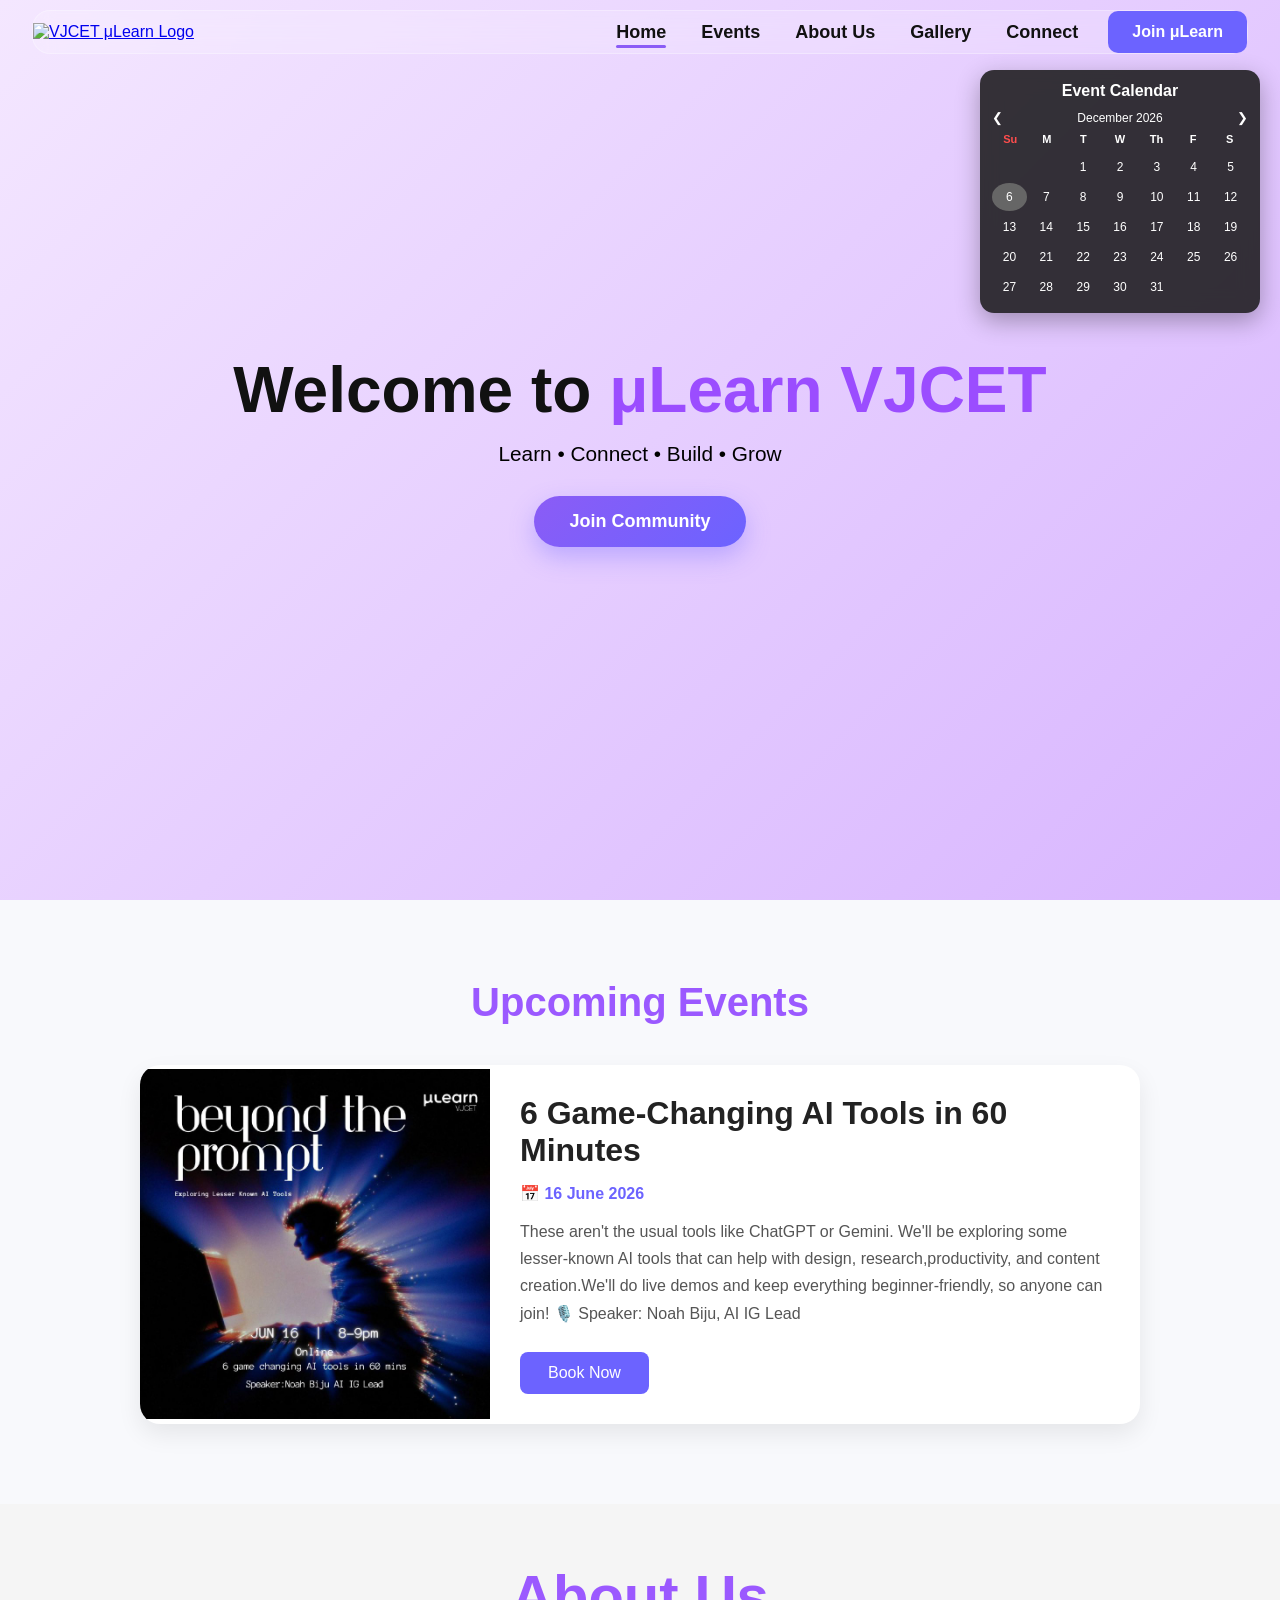
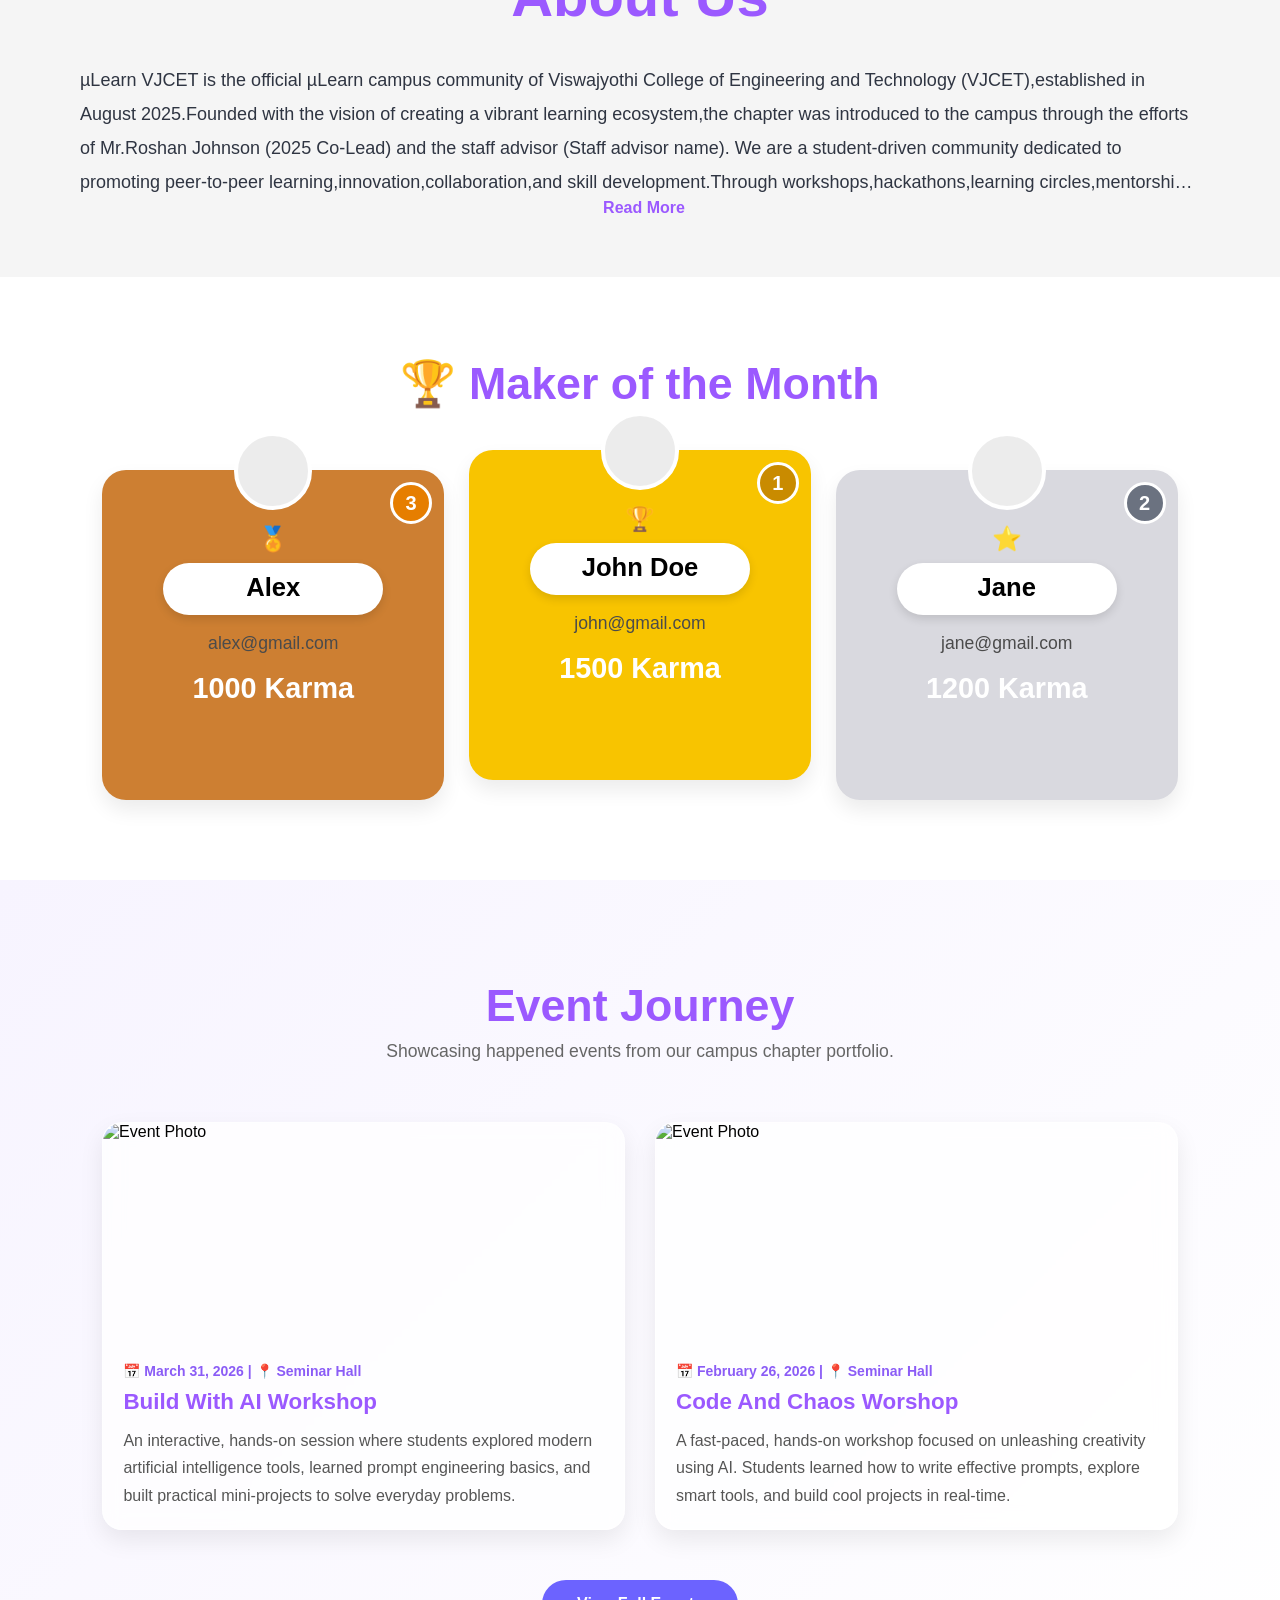
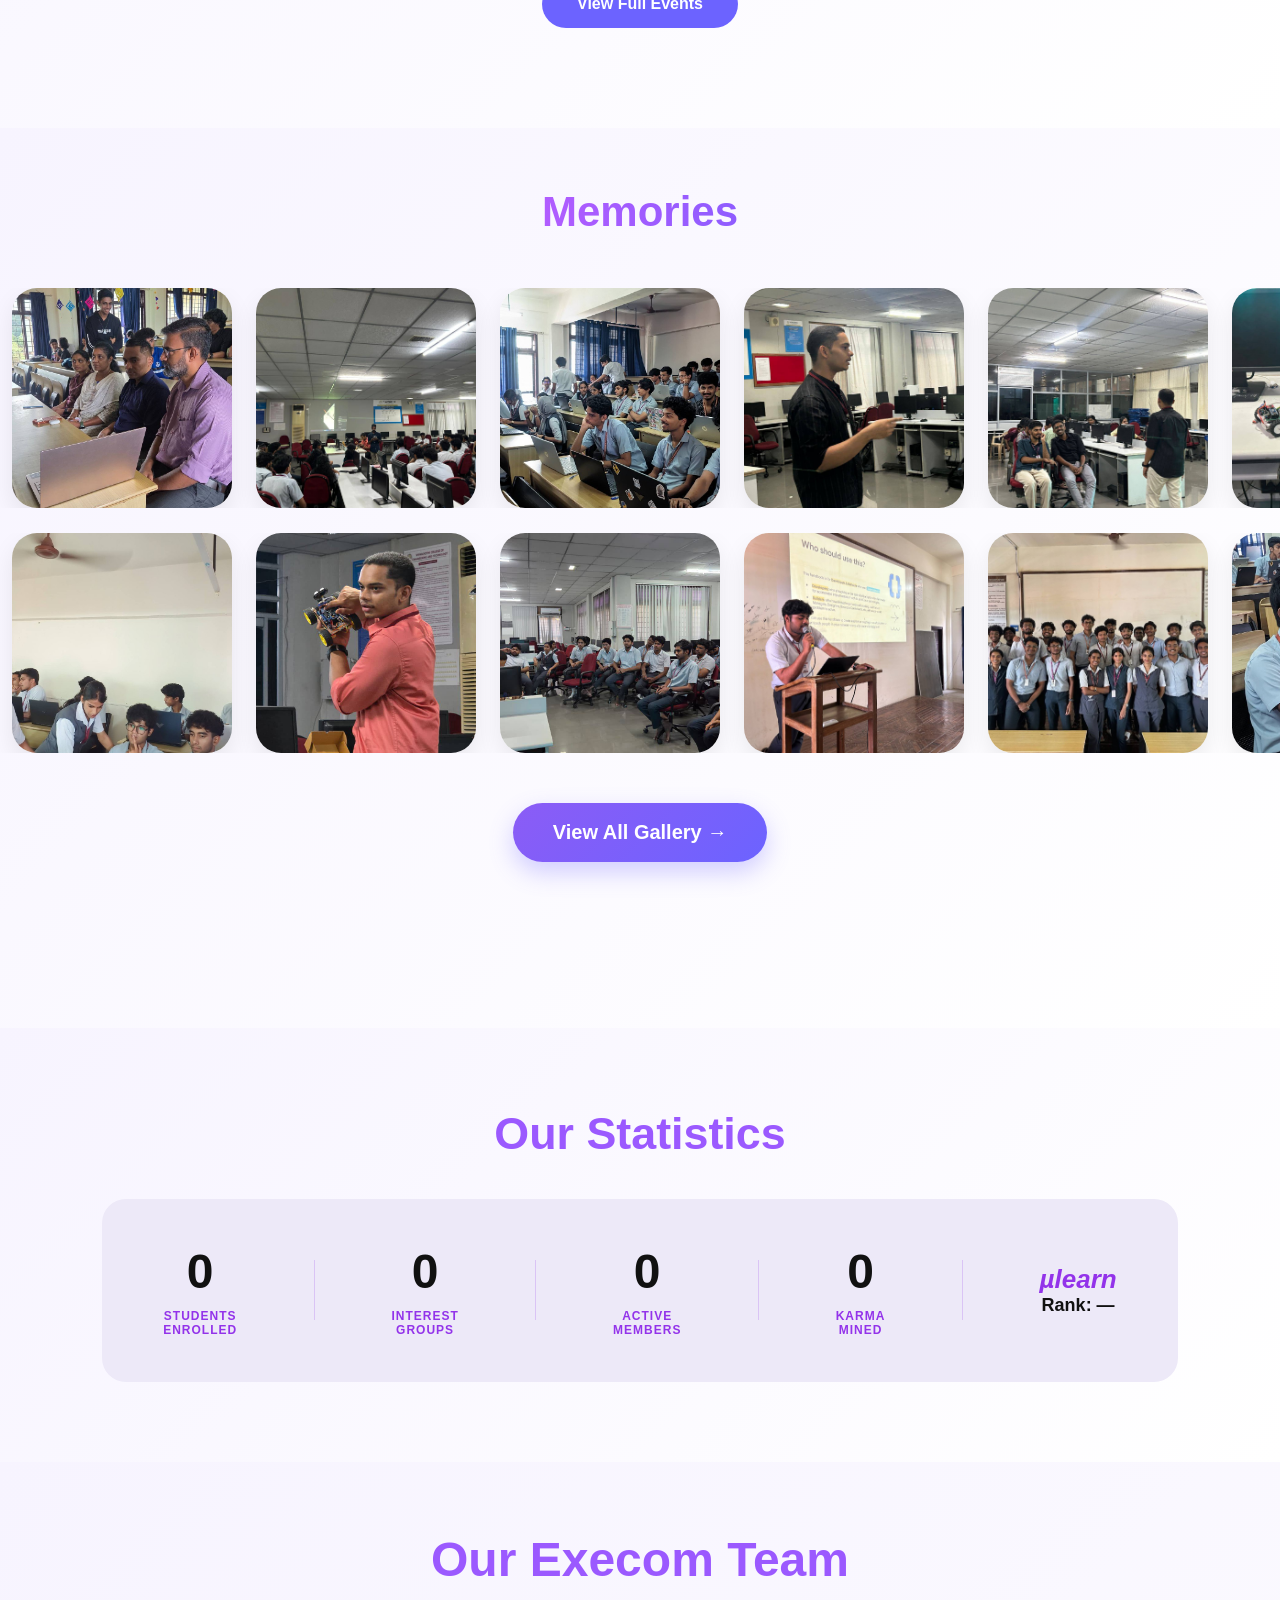
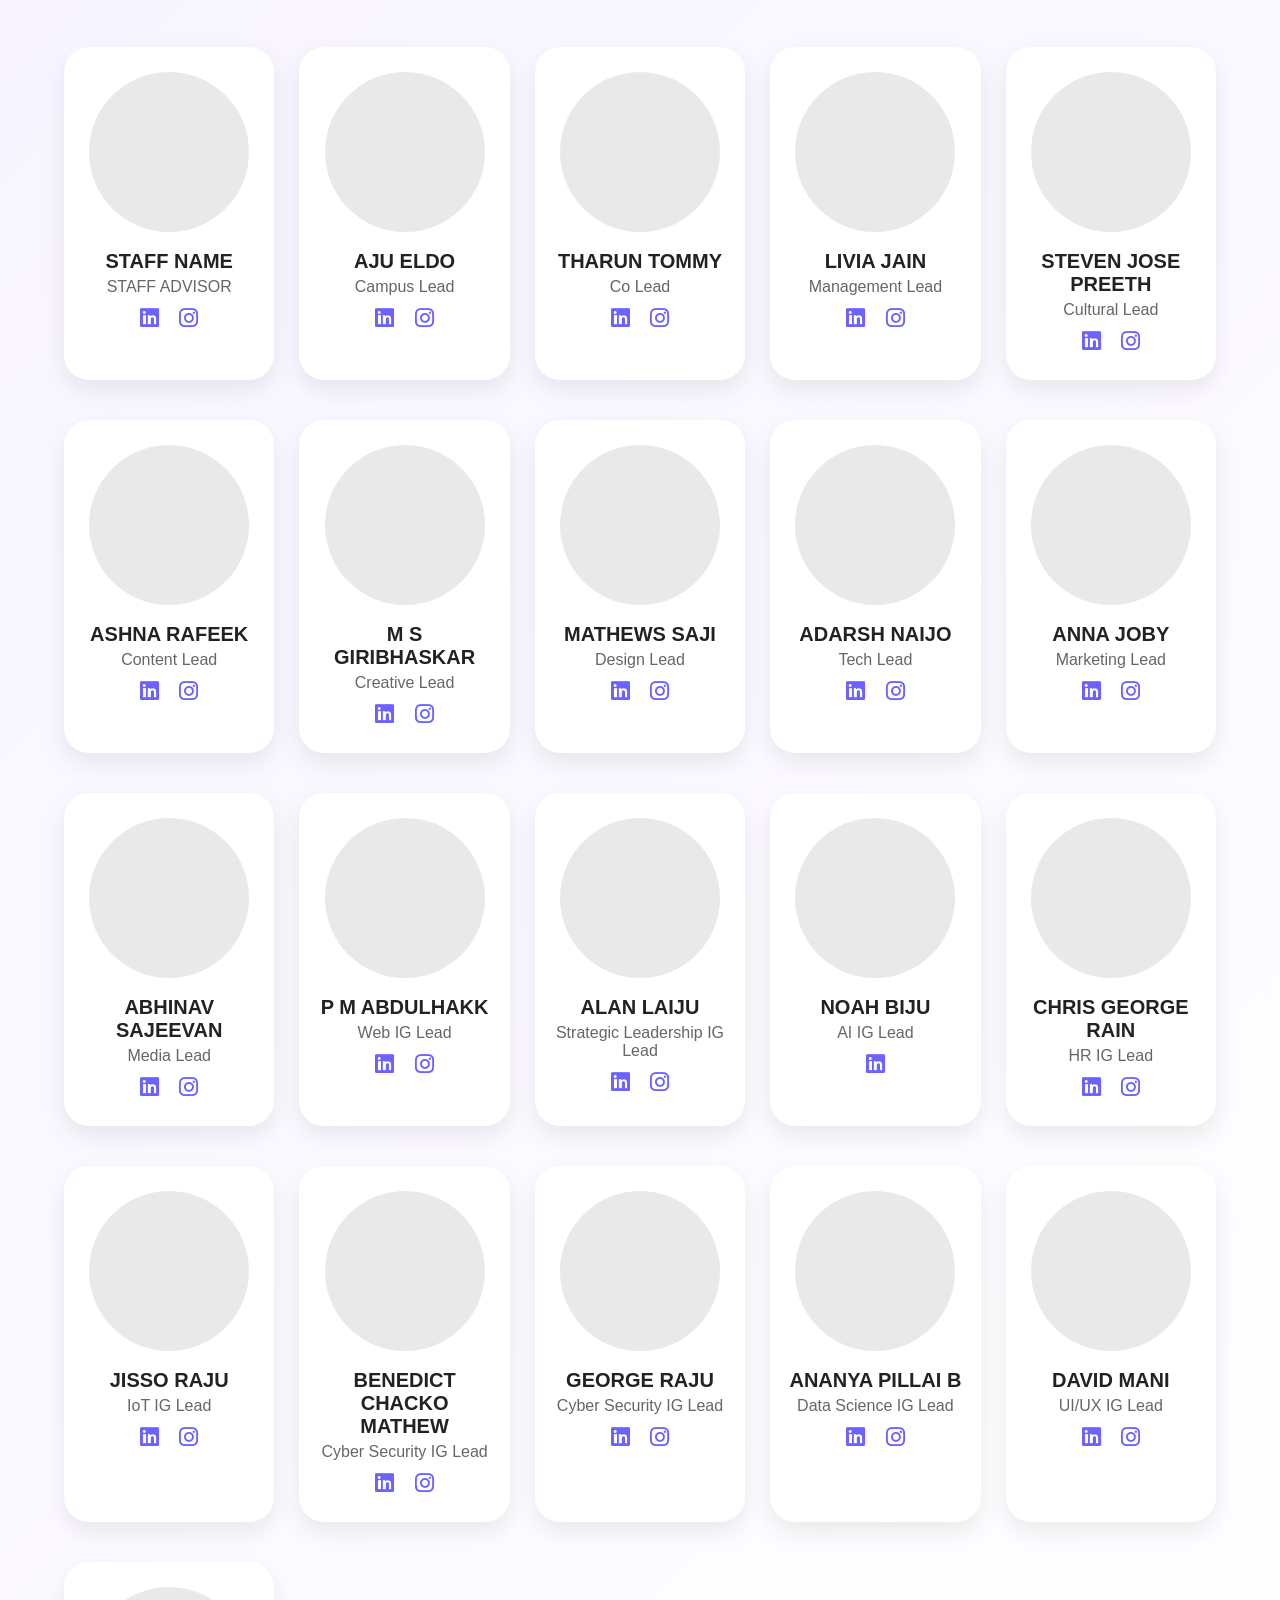
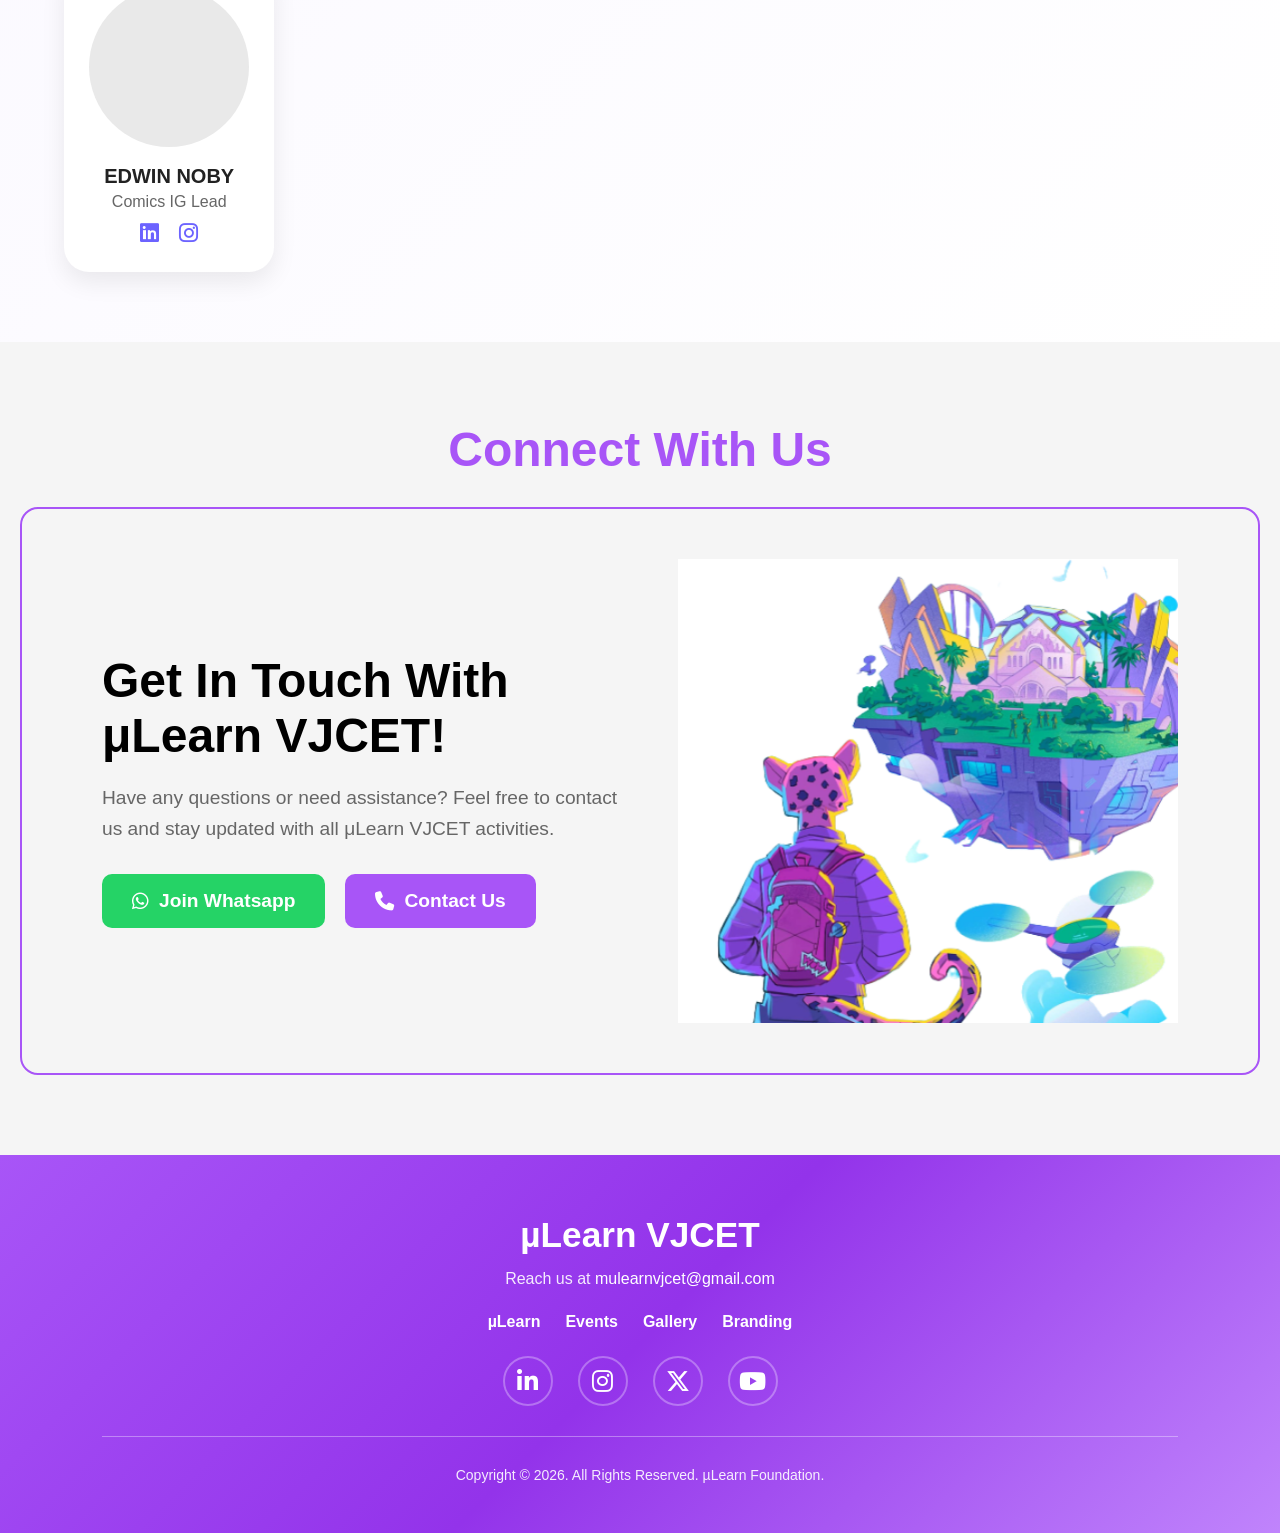
==== commit 69ccc41e: "Update index.html" ====
--- a/index.html
+++ b/index.html
@@ -132,7 +132,7 @@
 
             <!-- Event Poster -->
             <div class="event-image">
-                <img src="images/ad_poster.jpg" alt="Event Poster">
+                <img src="ad_poster.jpg" alt="Event Poster">
             </div>
 
             <!-- Event Details -->
@@ -285,28 +285,28 @@
     <div class="gallery-row">
         <div class="gallery-track">
 
-            <div class="photo-card"><img src="images/workshop1.jpg" alt="Workshop 1"></div>
-            <div class="photo-card"><img src="images/workshop2.jpg" alt="Workshop 2"></div>
-            <div class="photo-card"><img src="images/workshop3.jpg" alt="Workshop 3"></div>
-            <div class="photo-card"><img src="images/workshop4.jpg" alt="Workshop 4"></div>
-            <div class="photo-card"><img src="images/workshop5.jpg" alt="Workshop 5"></div>
-            <div class="photo-card"><img src="images/workshop6.jpg" alt="Workshop 6"></div>
-            <div class="photo-card"><img src="images/workshop7.jpg" alt="Workshop 7"></div>
-            <div class="photo-card"><img src="images/workshop8.jpg" alt="Workshop 8"></div>
-            <div class="photo-card"><img src="images/workshop9.jpg" alt="Workshop 9"></div>
-            <div class="photo-card"><img src="images/workshop10.jpg" alt="Workshop 10"></div>
+            <div class="photo-card"><img src="workshop1.jpg" alt="Workshop 1"></div>
+            <div class="photo-card"><img src="workshop2.jpg" alt="Workshop 2"></div>
+            <div class="photo-card"><img src="workshop3.jpg" alt="Workshop 3"></div>
+            <div class="photo-card"><img src="workshop4.jpg" alt="Workshop 4"></div>
+            <div class="photo-card"><img src="workshop5.jpg" alt="Workshop 5"></div>
+            <div class="photo-card"><img src="workshop6.jpg" alt="Workshop 6"></div>
+            <div class="photo-card"><img src="workshop7.jpg" alt="Workshop 7"></div>
+            <div class="photo-card"><img src="workshop8.jpg" alt="Workshop 8"></div>
+            <div class="photo-card"><img src="workshop9.jpg" alt="Workshop 9"></div>
+            <div class="photo-card"><img src="workshop10.jpg" alt="Workshop 10"></div>
 
             <!-- Duplicate for smooth sliding -->
-            <div class="photo-card"><img src="images/workshop1.jpg" alt="Workshop 1"></div>
-            <div class="photo-card"><img src="images/workshop2.jpg" alt="Workshop 2"></div>
-            <div class="photo-card"><img src="images/workshop3.jpg" alt="Workshop 3"></div>
-            <div class="photo-card"><img src="images/workshop4.jpg" alt="Workshop 4"></div>
-            <div class="photo-card"><img src="images/workshop5.jpg" alt="Workshop 5"></div>
-            <div class="photo-card"><img src="images/workshop6.jpg" alt="Workshop 6"></div>
-            <div class="photo-card"><img src="images/workshop7.jpg" alt="Workshop 7"></div>
-            <div class="photo-card"><img src="images/workshop8.jpg" alt="Workshop 8"></div>
-            <div class="photo-card"><img src="images/workshop9.jpg" alt="Workshop 9"></div>
-            <div class="photo-card"><img src="images/workshop10.jpg" alt="Workshop 10"></div>
+            <div class="photo-card"><img src="workshop1.jpg" alt="Workshop 1"></div>
+            <div class="photo-card"><img src="workshop2.jpg" alt="Workshop 2"></div>
+            <div class="photo-card"><img src="workshop3.jpg" alt="Workshop 3"></div>
+            <div class="photo-card"><img src="workshop4.jpg" alt="Workshop 4"></div>
+            <div class="photo-card"><img src="workshop5.jpg" alt="Workshop 5"></div>
+            <div class="photo-card"><img src="workshop6.jpg" alt="Workshop 6"></div>
+            <div class="photo-card"><img src="workshop7.jpg" alt="Workshop 7"></div>
+            <div class="photo-card"><img src="workshop8.jpg" alt="Workshop 8"></div>
+            <div class="photo-card"><img src="workshop9.jpg" alt="Workshop 9"></div>
+            <div class="photo-card"><img src="workshop10.jpg" alt="Workshop 10"></div>
 
         </div>
     </div>
@@ -315,28 +315,28 @@
     <div class="gallery-row reverse">
         <div class="gallery-track">
 
-            <div class="photo-card"><img src="images/workshop11.jpg" alt="Workshop 11"></div>
-            <div class="photo-card"><img src="images/workshop12.jpg" alt="Workshop 12"></div>
-            <div class="photo-card"><img src="images/workshop13.jpg" alt="Workshop 13"></div>
-            <div class="photo-card"><img src="images/workshop14.jpg" alt="Workshop 14"></div>
-            <div class="photo-card"><img src="images/workshop15.jpg" alt="Workshop 15"></div>
-            <div class="photo-card"><img src="images/workshop16.jpg" alt="Workshop 16"></div>
-            <div class="photo-card"><img src="images/workshop17.jpg" alt="Workshop 17"></div>
-            <div class="photo-card"><img src="images/workshop18.jpg" alt="Workshop 18"></div>
-            <div class="photo-card"><img src="images/workshop19.jpg" alt="Workshop 19"></div>
-            <div class="photo-card"><img src="images/workshop20.jpg" alt="Workshop 20"></div>
+            <div class="photo-card"><img src="workshop11.jpg" alt="Workshop 11"></div>
+            <div class="photo-card"><img src="workshop12.jpg" alt="Workshop 12"></div>
+            <div class="photo-card"><img src="workshop13.jpg" alt="Workshop 13"></div>
+            <div class="photo-card"><img src="workshop14.jpg" alt="Workshop 14"></div>
+            <div class="photo-card"><img src="workshop15.jpg" alt="Workshop 15"></div>
+            <div class="photo-card"><img src="workshop16.jpg" alt="Workshop 16"></div>
+            <div class="photo-card"><img src="workshop17.jpg" alt="Workshop 17"></div>
+            <div class="photo-card"><img src="workshop18.jpg" alt="Workshop 18"></div>
+            <div class="photo-card"><img src="workshop19.jpg" alt="Workshop 19"></div>
+            <div class="photo-card"><img src="workshop20.jpg" alt="Workshop 20"></div>
 
             <!-- Duplicate for smooth sliding -->
-            <div class="photo-card"><img src="images/workshop11.jpg" alt="Workshop 11"></div>
-            <div class="photo-card"><img src="images/workshop12.jpg" alt="Workshop 12"></div>
-            <div class="photo-card"><img src="images/workshop13.jpg" alt="Workshop 13"></div>
-            <div class="photo-card"><img src="images/workshop14.jpg" alt="Workshop 14"></div>
-            <div class="photo-card"><img src="images/workshop15.jpg" alt="Workshop 15"></div>
-            <div class="photo-card"><img src="images/workshop16.jpg" alt="Workshop 16"></div>
-            <div class="photo-card"><img src="images/workshop17.jpg" alt="Workshop 17"></div>
-            <div class="photo-card"><img src="images/workshop18.jpg" alt="Workshop 18"></div>
-            <div class="photo-card"><img src="images/workshop19.jpg" alt="Workshop 19"></div>
-            <div class="photo-card"><img src="images/workshop20.jpg" alt="Workshop 20"></div>
+            <div class="photo-card"><img src="workshop11.jpg" alt="Workshop 11"></div>
+            <div class="photo-card"><img src="workshop12.jpg" alt="Workshop 12"></div>
+            <div class="photo-card"><img src="workshop13.jpg" alt="Workshop 13"></div>
+            <div class="photo-card"><img src="workshop14.jpg" alt="Workshop 14"></div>
+            <div class="photo-card"><img src="workshop15.jpg" alt="Workshop 15"></div>
+            <div class="photo-card"><img src="workshop16.jpg" alt="Workshop 16"></div>
+            <div class="photo-card"><img src="workshop17.jpg" alt="Workshop 17"></div>
+            <div class="photo-card"><img src="workshop18.jpg" alt="Workshop 18"></div>
+            <div class="photo-card"><img src="workshop19.jpg" alt="Workshop 19"></div>
+            <div class="photo-card"><img src="workshop20.jpg" alt="Workshop 20"></div>
 
         </div>
     </div>
@@ -356,27 +356,27 @@
 
     <div class="gallery-modal-content">
 
-        <img src="images/workshop1.jpg" alt="">
-        <img src="images/workshop2.jpg" alt="">
-        <img src="images/workshop3.jpg" alt="">
-        <img src="images/workshop4.jpg" alt="">
-        <img src="images/workshop5.jpg" alt="">
-        <img src="images/workshop6.jpg" alt="">
-        <img src="images/workshop7.jpg" alt="">
-        <img src="images/workshop8.jpg" alt="">
-        <img src="images/workshop9.jpg" alt="">
-        <img src="images/workshop10.jpg" alt="">
-
-        <img src="images/workshop11.jpg" alt="">
-        <img src="images/workshop12.jpg" alt="">
-        <img src="images/workshop13.jpg" alt="">
-        <img src="images/workshop14.jpg" alt="">
-        <img src="images/workshop15.jpg" alt="">
-        <img src="images/workshop16.jpg" alt="">
-        <img src="images/workshop17.jpg" alt="">
-        <img src="images/workshop18.jpg" alt="">
-        <img src="images/workshop19.jpg" alt="">
-        <img src="images/workshop20.jpg" alt="">
+        <img src="workshop1.jpg" alt="">
+        <img src="workshop2.jpg" alt="">
+        <img src="workshop3.jpg" alt="">
+        <img src="workshop4.jpg" alt="">
+        <img src="workshop5.jpg" alt="">
+        <img src="workshop6.jpg" alt="">
+        <img src="workshop7.jpg" alt="">
+        <img src="workshop8.jpg" alt="">
+        <img src="workshop9.jpg" alt="">
+        <img src="workshop10.jpg" alt="">
+
+        <img src="workshop11.jpg" alt="">
+        <img src="workshop12.jpg" alt="">
+        <img src="workshop13.jpg" alt="">
+        <img src="workshop14.jpg" alt="">
+        <img src="workshop15.jpg" alt="">
+        <img src="workshop16.jpg" alt="">
+        <img src="workshop17.jpg" alt="">
+        <img src="workshop18.jpg" alt="">
+        <img src="workshop19.jpg" alt="">
+        <img src="workshop20.jpg" alt="">
 
     </div>
 
@@ -679,7 +679,7 @@
 
         <!-- Right Image -->
         <div class="connect-image">
-            <img src="images/lion.png" alt="Connect Illustration">
+            <img src="lion.png" alt="Connect Illustration">
         </div>
 
     </div>
--- a/style.css
+++ b/style.css
@@ -99,15 +99,36 @@
 }
 
 .nav-links a{
+    position:relative;
     text-decoration:none;
     color:#111;
     font-size:18px;
     font-weight:600;
     transition:.3s;
+    padding-bottom:6px;
 }
 
 .nav-links a:hover{
     color:#8b5cf6;
+}
+
+/* Animated underline */
+.nav-links a::after{
+    content:"";
+    position:absolute;
+    left:50%;
+    bottom:0;
+    width:0;
+    height:3px;
+    background:#8b5cf6;
+    border-radius:10px;
+    transform:translateX(-50%);
+    transition:width .3s ease;
+}
+
+.nav-links a:hover::after,
+.nav-links a.active::after{
+    width:100%;
 }
 
 /* Join Button */
@@ -388,7 +409,7 @@
     text-align: center;
     font-size: 2.5rem;
     margin-bottom: 40px;
-    color: #222;
+    color: #9b59ff;
 }
 
 .event-card {
@@ -484,12 +505,96 @@
     }
 }
 
+/* =========================
+   ABOUT US SECTION
+========================= */
+.about-section{
+    font-family:'Poppins',sans-serif;
+}
+
+.about-section{
+    background: #f5f5f5;
+    padding: 60px 80px;
+    text-align: center;
+}
+
+.about-section h2{
+    font-size: 58px;
+    font-weight: 700;
+    color: #9b59ff;
+    margin-bottom: 35px;
+    line-height: 1.1;
+}
+
+.about-section p{
+    max-width: 1750px;
+    margin: 0 auto;
+    font-size: 18px;
+    line-height: 1.9;
+    color: #2f3542;
+    font-weight: 500;
+    text-align: left;
+}
+
+.about-section a{
+    color: #9b59ff;
+    text-decoration: none;
+    font-weight: 600;
+    margin-left: 8px;
+}
+
+.about-section a:hover{
+    text-decoration: underline;
+}
+
+/* Responsive */
+@media (max-width: 768px){
+    .about-section{
+        padding: 40px 25px;
+    }
+
+    .about-section h2{
+        font-size: 40px;
+        margin-bottom: 25px;
+    }
+
+    .about-section p{
+        font-size: 18px;
+        line-height: 1.8;
+    }
+}
+
+.about-text{
+    font-family:'Poppins',sans-serif;
+    font-size:18px;
+    line-height:1.8;
+    color:#2f3542;
+
+    display:-webkit-box;
+    -webkit-line-clamp:4;
+    line-clamp:4;
+    -webkit-box-orient:vertical;
+    overflow:hidden;
+}
+
+.about-text.expanded{
+    display:block;
+}
+
+.read-more{
+    color:#9b59ff;
+    font-weight:600;
+    text-decoration:none;
+    cursor:pointer;
+    margin-left:8px;
+}
+
 /*MAKER OF THE MONTH*/
 
 .maker-title{
     text-align:center;
     font-size:2.8rem;
-    color:#222;
+    color:#9b59ff;
     margin-bottom:40px;
 }
 
@@ -700,7 +805,7 @@
 
 .section-title{
     font-size:2.8rem;
-    color:#222;
+    color:#9b59ff;
     margin-bottom:10px;
 }
 
@@ -760,7 +865,7 @@
 
 .event-title{
     font-size:1.4rem;
-    color:#222;
+    color:#9b59ff;
     margin-bottom:12px;
 }
 
@@ -815,6 +920,335 @@
 }
 
 /* =========================================
+   EXECOM SECTION
+========================================= */
+
+.execom-section{
+    background:linear-gradient(
+        135deg,
+        #f7f4ff,
+        #ffffff
+    );
+    padding:70px 5%;
+    text-align:center;
+}
+
+.execom-section h2{
+    color:#9b59ff;
+    font-size:48px;
+    font-weight:700;
+    margin-bottom:60px;
+}
+
+.execom-grid{
+    display:grid;
+    grid-template-columns:repeat(5,1fr);
+    gap:40px 25px;
+    max-width:1500px;
+    margin:auto;
+}
+
+.member-card{
+    background:#ffffff;
+    border-radius:25px;
+    padding:25px 15px;
+    text-align:center;
+    transition:0.3s;
+    box-shadow:0 10px 25px rgba(0,0,0,0.08);
+}
+
+.member-card:hover{
+    transform:translateY(-5px);
+    box-shadow:0 15px 35px rgba(0,0,0,0.12);
+}
+
+.photo-space{
+    width:160px;
+    height:160px;
+    border-radius:50%;
+    background:#e9e9e9;
+    margin:0 auto 18px;
+    overflow:hidden;
+}
+
+.photo-space img{
+    width:100%;
+    height:100%;
+    object-fit:cover;
+}
+
+.member-card h3{
+    color:#222;
+    font-size:20px;
+    font-weight:700;
+    margin:10px 0 5px;
+}
+
+.member-card p{
+    color:#666;
+    font-size:16px;
+}
+
+.social-links{
+    margin-top:10px;
+}
+
+.social-links a{
+    color:#6c63ff;
+    font-size:22px;
+    margin:0 8px;
+    text-decoration:none;
+    transition:0.3s;
+}
+
+.social-links a:hover{
+    color:#a855f7;
+}
+
+/* =========================================
+   GALLERY SECTION
+========================================= */
+
+.gallery-section{
+    width:100%;
+    min-height:100vh;
+    padding:60px 0;
+    background:linear-gradient(
+        135deg,
+        #f7f4ff,
+        #ffffff
+    );
+    overflow:hidden;
+    text-align:center;
+}
+
+.gallery-section h2{
+    position:relative;
+    display:block;
+    width:fit-content;
+    margin:0 auto 40px;
+    padding-bottom:12px;
+
+    font-size:42px;
+    font-weight:700;
+
+    background:linear-gradient(
+        90deg,
+        #b15cff,
+        #8f5cff
+    );
+    -webkit-background-clip:text;
+    background-clip:text;
+    -webkit-text-fill-color:transparent;
+}
+
+/* Sliding Rows */
+
+.gallery-row{
+    width:100%;
+    overflow:hidden;
+    margin:25px 0;
+}
+
+.gallery-track{
+    display:flex;
+    width:max-content;
+    animation:slideLeft 30s linear infinite;
+}
+
+.reverse .gallery-track{
+    animation:slideRight 30s linear infinite;
+}
+
+/* Photo Cards */
+
+.photo-card{
+    width:220px;
+    height:220px;
+    margin:0 12px;
+    background:#ffffff;
+    border-radius:25px;
+    overflow:hidden;
+    flex-shrink:0;
+    transition:0.5s;
+    box-shadow:0 10px 25px rgba(0,0,0,0.08);
+}
+
+.photo-card img{
+    width:100%;
+    height:100%;
+    object-fit:cover;
+    display:block;
+}
+
+.photo-card:hover{
+    transform:scale(1.08);
+    box-shadow:0 15px 35px rgba(108,99,255,0.25);
+    z-index:10;
+}
+
+/* Pause Animation */
+
+.gallery-track:hover{
+    animation-play-state:paused;
+}
+
+/* View Gallery Button */
+
+.gallery-btn-container{
+    display:flex;
+    justify-content:center;
+    margin-top:50px;
+}
+
+.view-gallery-btn{
+    border:none;
+    padding:18px 40px;
+    border-radius:50px;
+    font-size:20px;
+    font-weight:600;
+    color:white;
+    cursor:pointer;
+    background:linear-gradient(
+        135deg,
+        #8b5cf6,
+        #6c63ff
+    );
+    box-shadow:0 10px 25px rgba(108,99,255,0.3);
+    transition:0.3s;
+}
+
+.view-gallery-btn:hover{
+    transform:translateY(-5px);
+}
+
+/* Animations */
+
+@keyframes slideLeft{
+    0%{
+        transform:translateX(0);
+    }
+    100%{
+        transform:translateX(-50%);
+    }
+}
+
+@keyframes slideRight{
+    0%{
+        transform:translateX(-50%);
+    }
+    100%{
+        transform:translateX(0);
+    }
+}
+
+/* Responsive */
+
+@media(max-width:1200px){
+
+    .execom-grid{
+        grid-template-columns:repeat(4,1fr);
+    }
+
+}
+
+@media(max-width:768px){
+
+    .execom-grid{
+        grid-template-columns:repeat(2,1fr);
+    }
+
+    .execom-section h2,
+    .gallery-section h2{
+        font-size:32px;
+    }
+
+    .photo-card{
+        width:180px;
+        height:180px;
+    }
+
+}
+
+@media(max-width:500px){
+
+    .execom-grid{
+        grid-template-columns:1fr;
+    }
+
+    .photo-card{
+        width:160px;
+        height:160px;
+    }
+
+    .view-gallery-btn{
+        font-size:16px;
+        padding:14px 30px;
+    }
+
+}
+
+/* =========================================
+   GALLERY MODAL
+========================================= */
+
+.gallery-modal{
+    display:none;
+    position:fixed;
+    top:0;
+    left:0;
+    width:100%;
+    height:100%;
+
+    background:linear-gradient(
+        135deg,
+        #f7f4ff,
+        #ffffff
+    );
+
+    z-index:9999;
+    overflow-y:auto;
+    padding:80px 5%;
+}
+
+.gallery-modal.active{
+    display:block;
+}
+
+.close-gallery{
+    position:fixed;
+    top:20px;
+    right:30px;
+    color:#222;
+    font-size:50px;
+    cursor:pointer;
+    z-index:10000;
+}
+
+.gallery-modal-content{
+    display:grid;
+    grid-template-columns:repeat(auto-fit,minmax(280px,1fr));
+    gap:20px;
+}
+
+.gallery-modal-content img{
+    width:100%;
+    height:250px;
+    object-fit:cover;
+    border-radius:15px;
+    transition:0.3s;
+}
+
+.gallery-modal-content img:hover{
+    transform:scale(1.03);
+}
+
+body.modal-open{
+    overflow:hidden;
+}
+
+
+/* =========================================
    FOOTER
 ========================================= */
 
@@ -951,3 +1385,224 @@
         flex-direction:column;
     }
 }
+
+/* ==========================
+   CONNECT SECTION
+========================== */
+
+.connect-section{
+    padding:80px 20px;
+    background:#f5f5f5;
+}
+
+.connect-title{
+    text-align:center;
+    font-size:3rem;
+    font-weight:700;
+    color:#a855f7;
+    margin-bottom:30px;
+}
+
+.connect-card{
+    max-width:1500px;
+    margin:auto;
+
+    border:2px solid #a855f7;
+    border-radius:18px;
+
+    background:#f5f5f5;
+
+    display:flex;
+    align-items:center;
+    justify-content:space-between;
+
+    padding:50px 80px;
+    overflow:hidden;
+}
+
+.connect-content{
+    flex:1;
+    max-width:650px;
+}
+
+.connect-content h3{
+    font-size:3rem;
+    font-weight:700;
+    color:#000;
+    margin-bottom:20px;
+}
+
+.connect-content p{
+    font-size:1.2rem;
+    line-height:1.6;
+    color:#666;
+    margin-bottom:30px;
+}
+
+.connect-buttons{
+    display:flex;
+    gap:20px;
+    flex-wrap:wrap;
+}
+
+.connect-buttons a{
+    text-decoration:none;
+    color:#fff;
+    font-size:1.2rem;
+    font-weight:600;
+
+    padding:16px 30px;
+    border-radius:10px;
+
+    display:flex;
+    align-items:center;
+    gap:10px;
+
+    transition:0.3s;
+}
+
+.whatsapp-btn{
+    background:#25D366;
+}
+
+.contact-btn{
+    background:#a855f7;
+}
+
+.connect-buttons a:hover{
+    transform:translateY(-3px);
+}
+
+.connect-image{
+    flex:1;
+    display:flex;
+    justify-content:flex-end;
+}
+
+.connect-image img{
+    width:100%;
+    max-width:500px;
+    display:block;
+}
+
+/* ==========================
+   MOBILE
+========================== */
+
+@media(max-width:900px){
+
+    .connect-card{
+        flex-direction:column;
+        text-align:center;
+        padding:40px 25px;
+    }
+
+    .connect-content h3{
+        font-size:2rem;
+    }
+
+    .connect-buttons{
+        justify-content:center;
+    }
+
+    .connect-image{
+        margin-top:30px;
+        justify-content:center;
+    }
+
+    .connect-image img{
+        max-width:300px;
+    }
+}
+
+/* =========================================
+   OUR STATISTICS
+========================================= */
+
+.stats-section{
+    padding:80px 8%;
+    background:linear-gradient(
+        135deg,
+        #f7f4ff,
+        #ffffff
+    );
+}
+
+.stats-title{
+    text-align:center;
+    font-size:2.8rem;
+    color:#9b59ff;
+    margin-bottom:40px;
+}
+
+.stats-band{
+    background:#ede9f8;
+    border-radius:24px;
+    padding:45px 35px;
+}
+
+.stats-row{
+    display:flex;
+    justify-content:space-around;
+    align-items:center;
+    flex-wrap:wrap;
+    gap:25px;
+}
+
+.stat-item{
+    text-align:center;
+}
+
+.stat-num{
+    font-size:3rem;
+    font-weight:800;
+    color:#111;
+    margin-bottom:10px;
+}
+
+.stat-label{
+    font-size:12px;
+    font-weight:700;
+    color:#9333ea;
+    text-transform:uppercase;
+    letter-spacing:1px;
+}
+
+.stat-divider{
+    width:1px;
+    height:60px;
+    background:rgba(147,51,234,0.2);
+}
+
+.mu-logo-text{
+    display:block;
+    font-size:26px;
+    font-weight:800;
+    color:#9333ea;
+    font-style:italic;
+}
+
+.rank-num-text{
+    font-size:18px;
+    font-weight:700;
+    color:#111;
+}
+
+@media(max-width:768px){
+
+    .stats-row{
+        flex-direction:column;
+    }
+
+    .stat-divider{
+        display:none;
+    }
+
+    .stats-title{
+        font-size:2rem;
+    }
+
+    .stat-num{
+        font-size:2.5rem;
+    }
+}
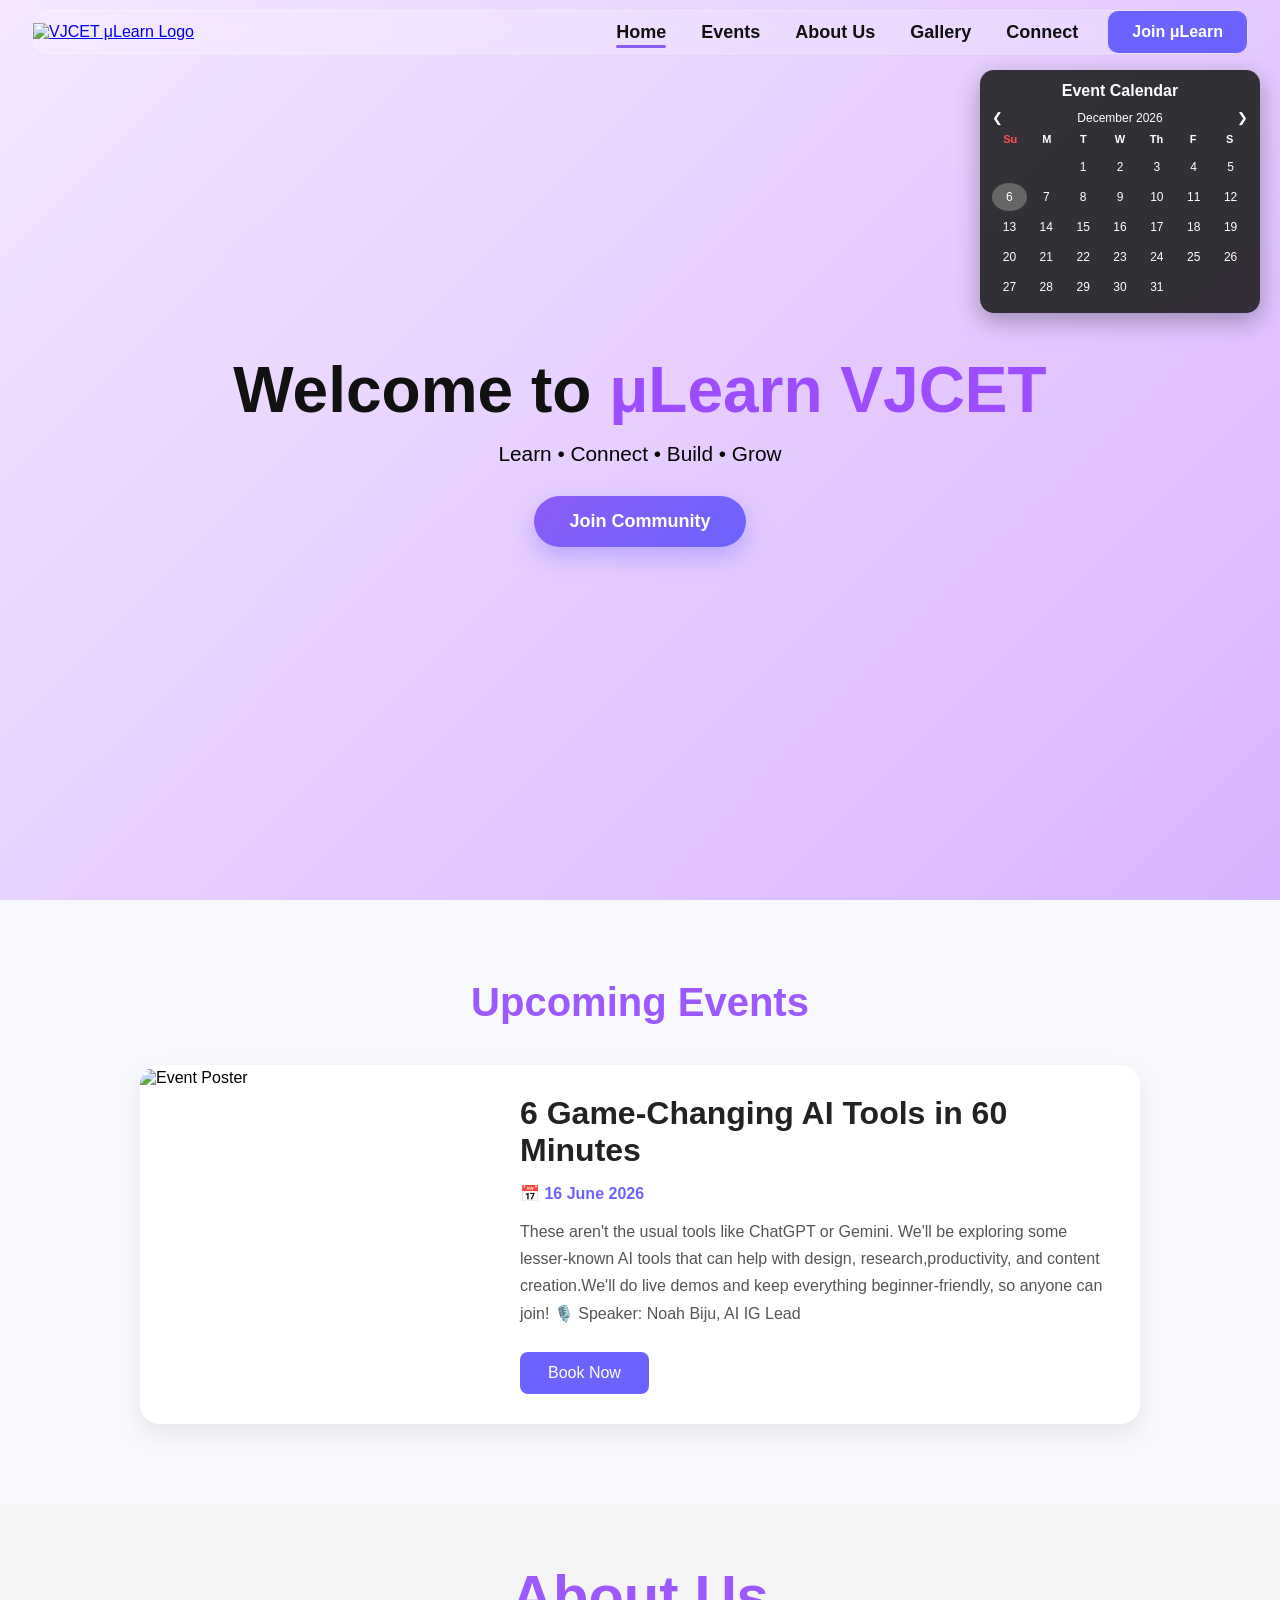
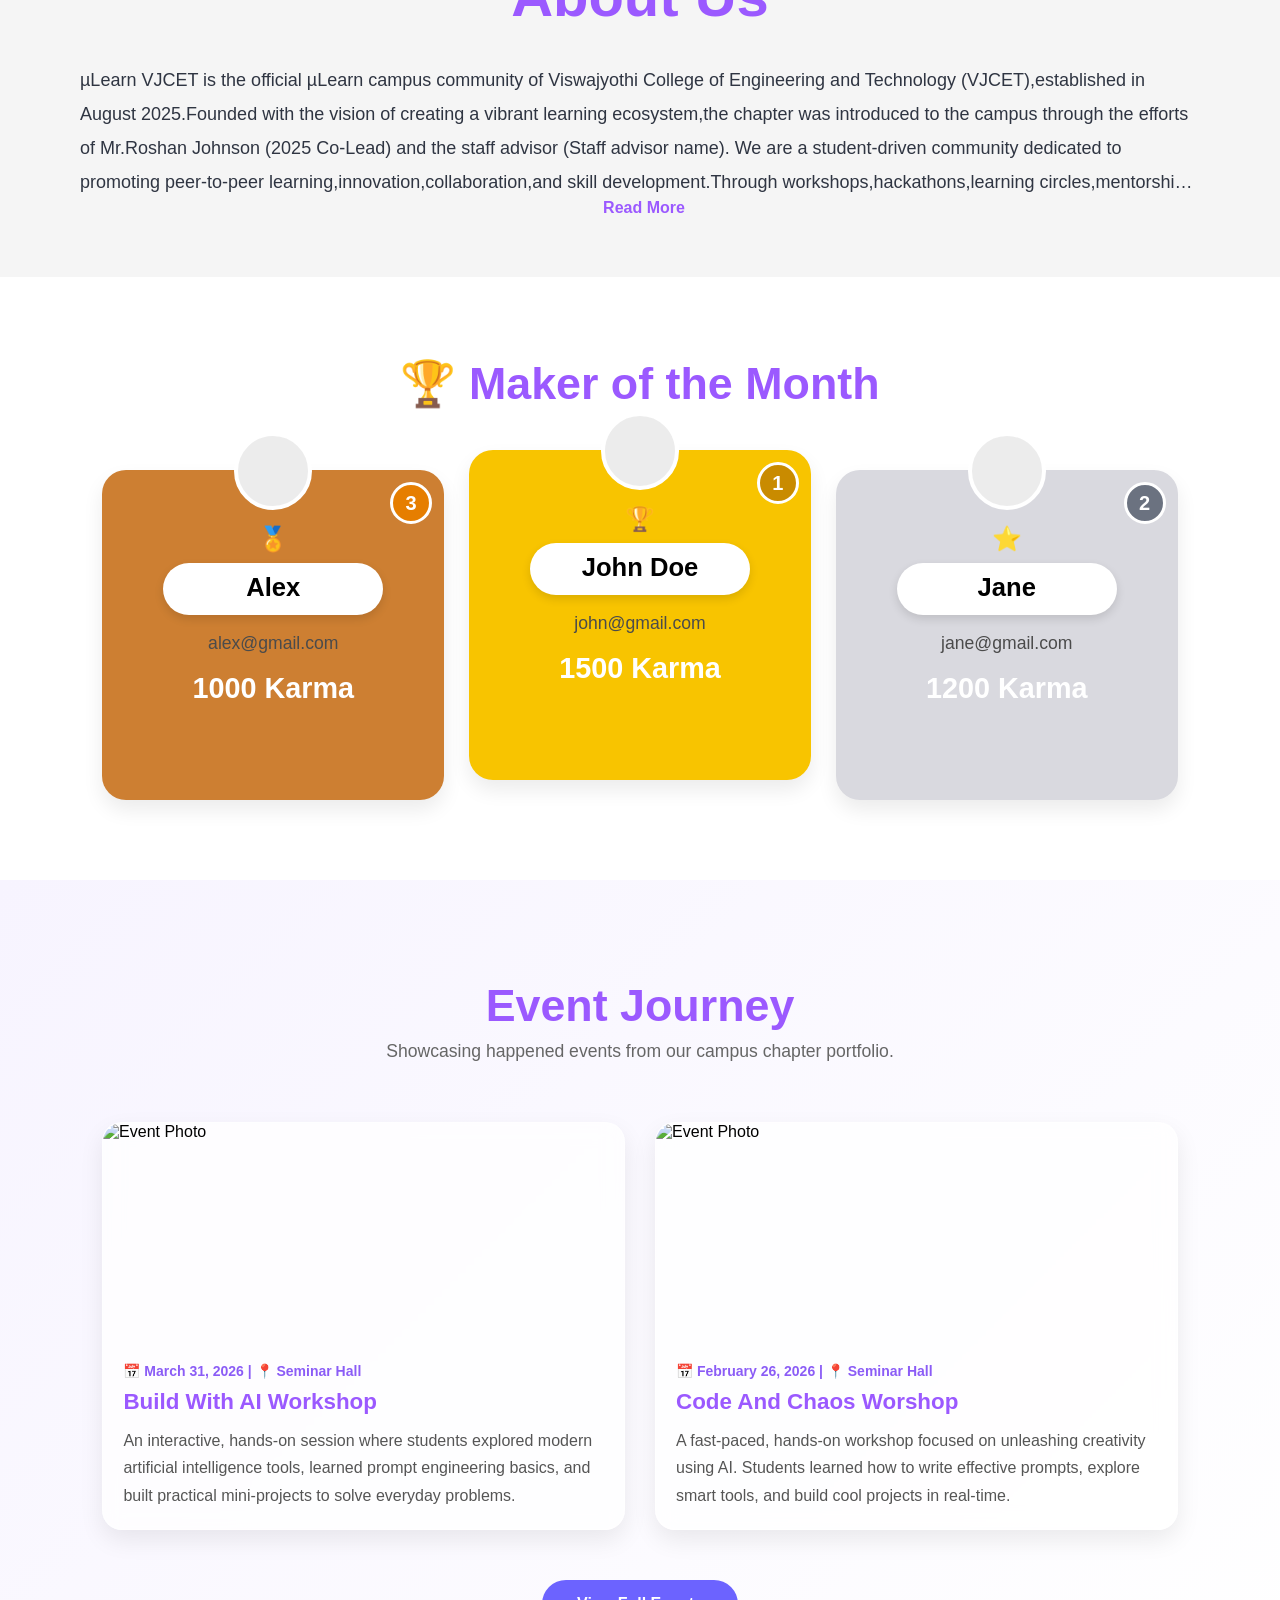
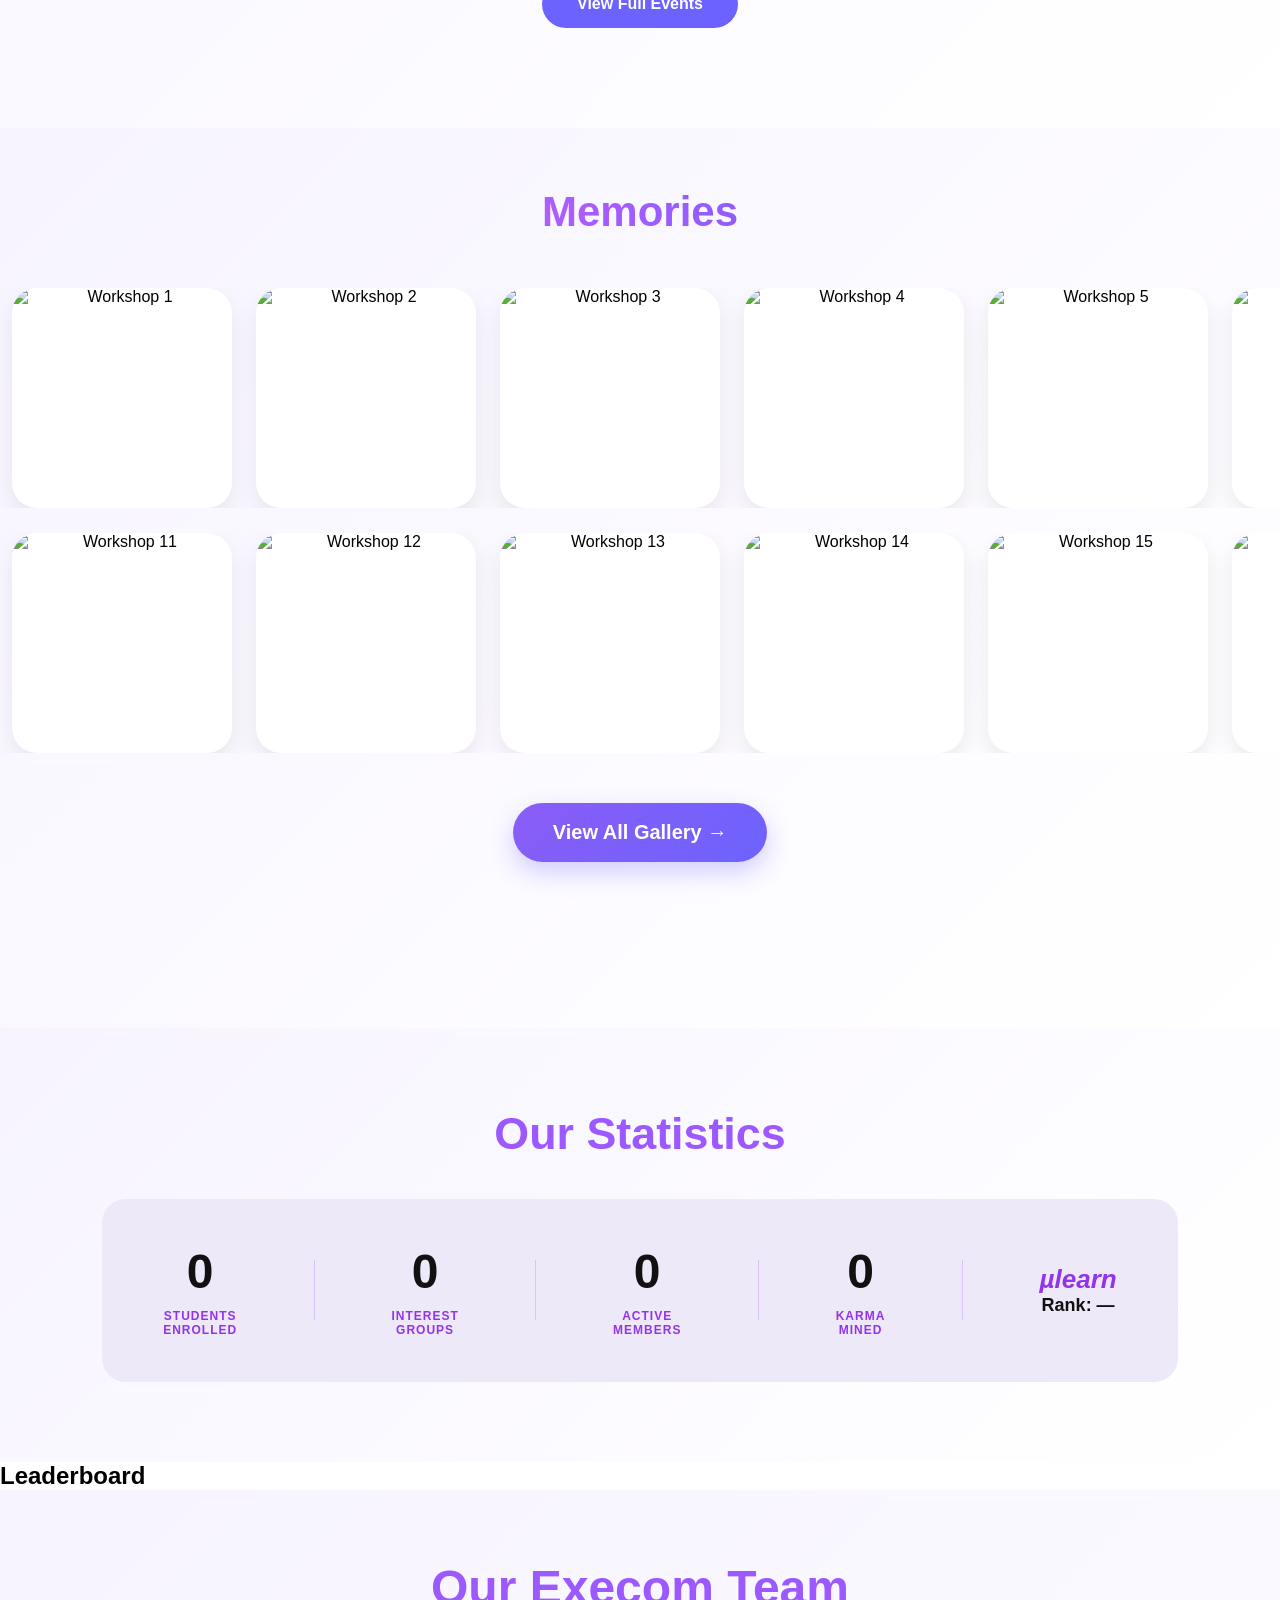
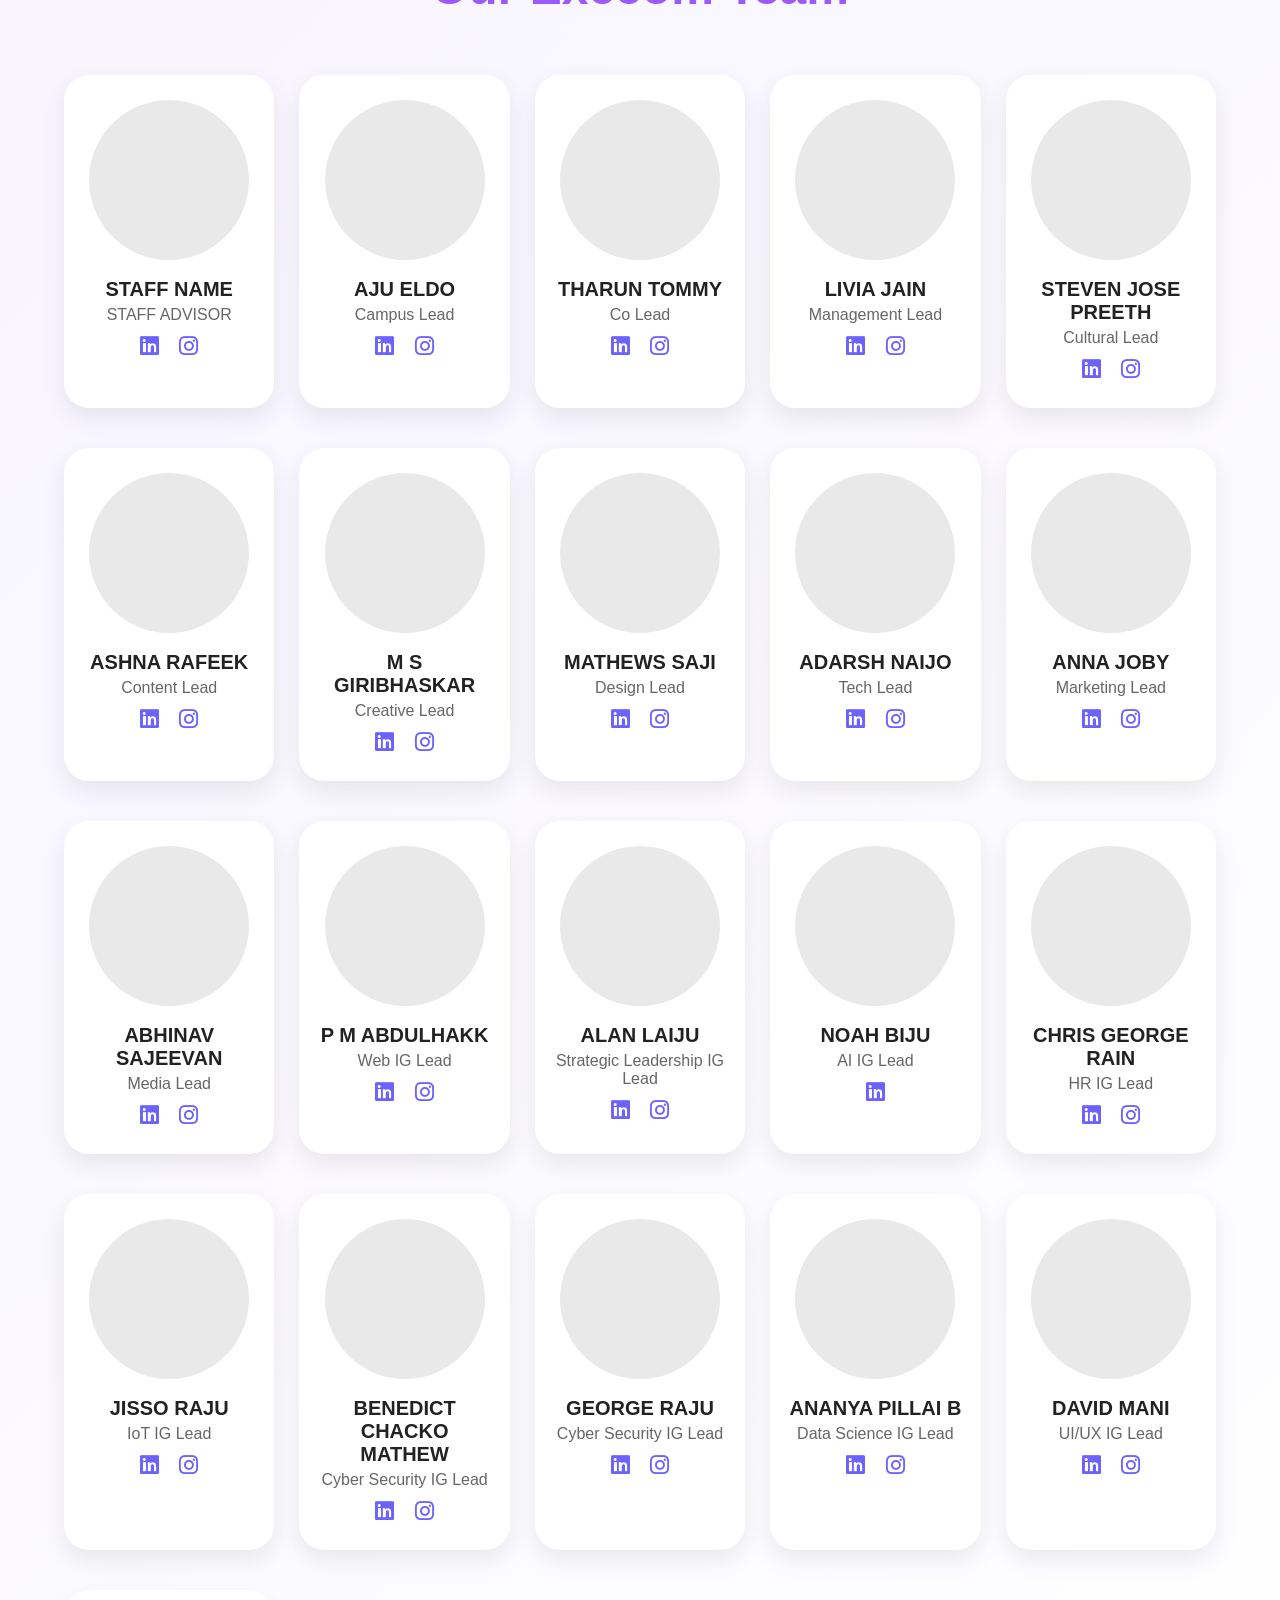
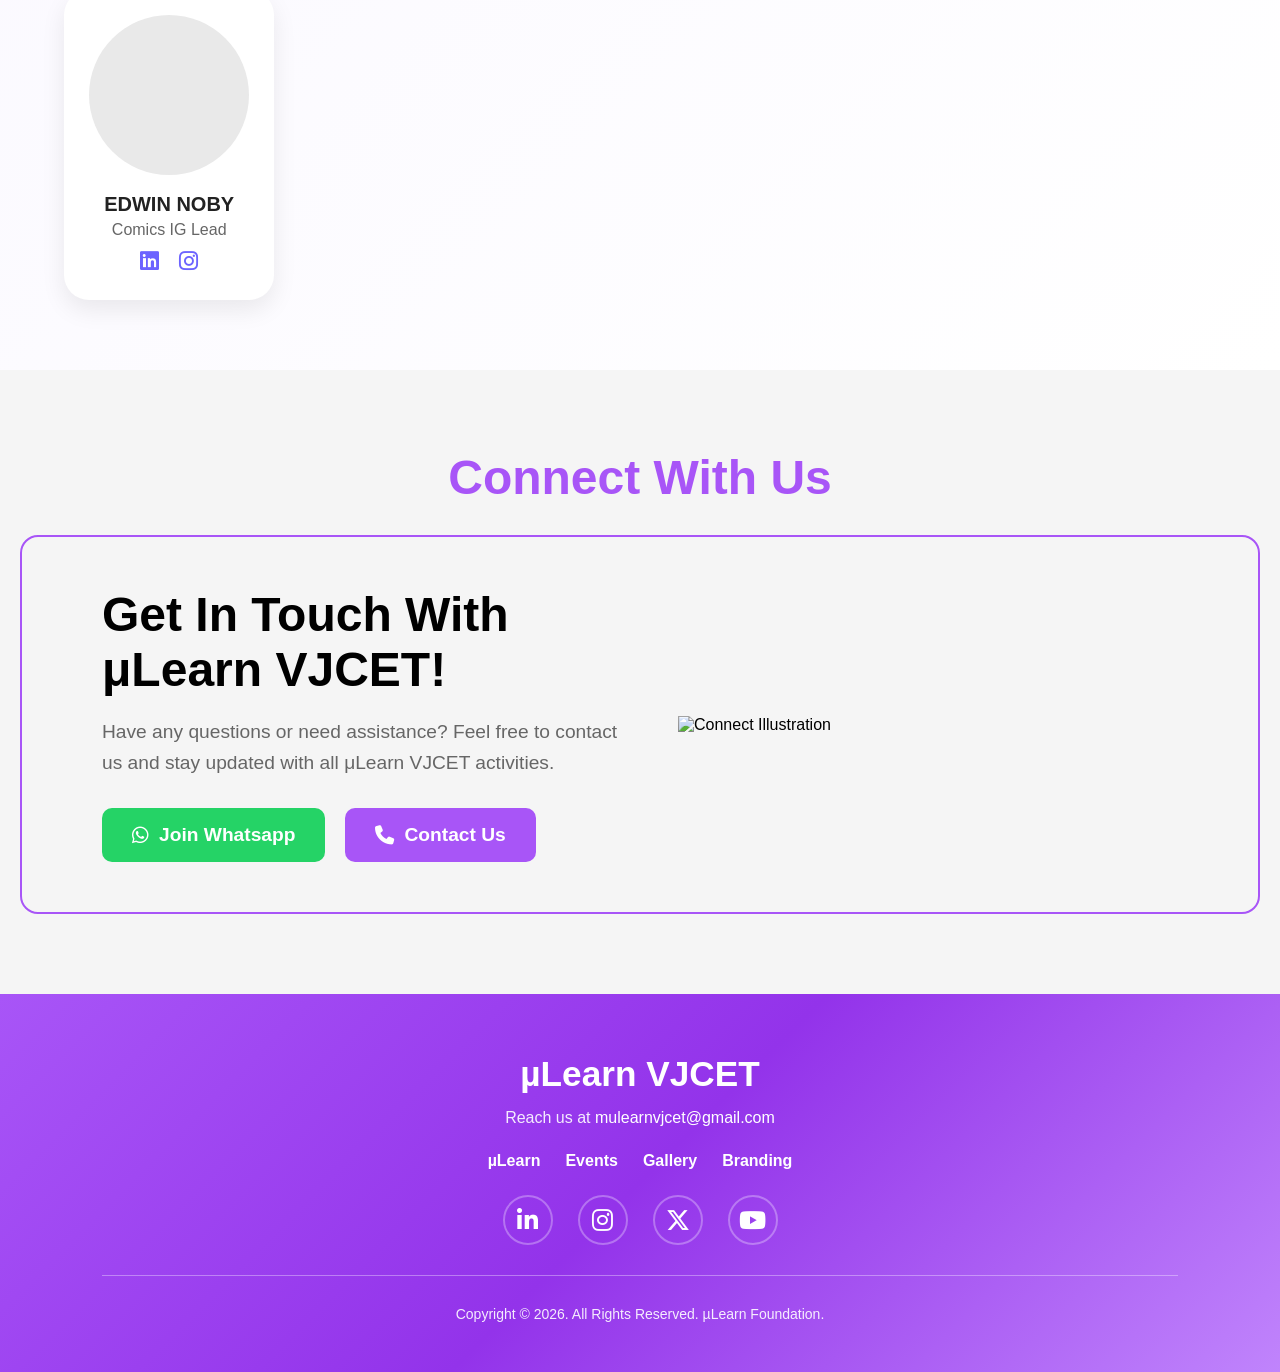
==== commit 243a2c9d: "Update print statement from 'Hello' to 'Goodbye'" ====
--- a/index.html
+++ b/index.html
@@ -132,7 +132,7 @@
 
             <!-- Event Poster -->
             <div class="event-image">
-                <img src="ad_poster.jpg" alt="Event Poster">
+                <img src="images/ad_poster.jpg" alt="Event Poster">
             </div>
 
             <!-- Event Details -->
@@ -285,28 +285,28 @@
     <div class="gallery-row">
         <div class="gallery-track">
 
-            <div class="photo-card"><img src="workshop1.jpg" alt="Workshop 1"></div>
-            <div class="photo-card"><img src="workshop2.jpg" alt="Workshop 2"></div>
-            <div class="photo-card"><img src="workshop3.jpg" alt="Workshop 3"></div>
-            <div class="photo-card"><img src="workshop4.jpg" alt="Workshop 4"></div>
-            <div class="photo-card"><img src="workshop5.jpg" alt="Workshop 5"></div>
-            <div class="photo-card"><img src="workshop6.jpg" alt="Workshop 6"></div>
-            <div class="photo-card"><img src="workshop7.jpg" alt="Workshop 7"></div>
-            <div class="photo-card"><img src="workshop8.jpg" alt="Workshop 8"></div>
-            <div class="photo-card"><img src="workshop9.jpg" alt="Workshop 9"></div>
-            <div class="photo-card"><img src="workshop10.jpg" alt="Workshop 10"></div>
+            <div class="photo-card"><img src="images/workshop1.jpg" alt="Workshop 1"></div>
+            <div class="photo-card"><img src="images/workshop2.jpg" alt="Workshop 2"></div>
+            <div class="photo-card"><img src="images/workshop3.jpg" alt="Workshop 3"></div>
+            <div class="photo-card"><img src="images/workshop4.jpg" alt="Workshop 4"></div>
+            <div class="photo-card"><img src="images/workshop5.jpg" alt="Workshop 5"></div>
+            <div class="photo-card"><img src="images/workshop6.jpg" alt="Workshop 6"></div>
+            <div class="photo-card"><img src="images/workshop7.jpg" alt="Workshop 7"></div>
+            <div class="photo-card"><img src="images/workshop8.jpg" alt="Workshop 8"></div>
+            <div class="photo-card"><img src="images/workshop9.jpg" alt="Workshop 9"></div>
+            <div class="photo-card"><img src="images/workshop10.jpg" alt="Workshop 10"></div>
 
             <!-- Duplicate for smooth sliding -->
-            <div class="photo-card"><img src="workshop1.jpg" alt="Workshop 1"></div>
-            <div class="photo-card"><img src="workshop2.jpg" alt="Workshop 2"></div>
-            <div class="photo-card"><img src="workshop3.jpg" alt="Workshop 3"></div>
-            <div class="photo-card"><img src="workshop4.jpg" alt="Workshop 4"></div>
-            <div class="photo-card"><img src="workshop5.jpg" alt="Workshop 5"></div>
-            <div class="photo-card"><img src="workshop6.jpg" alt="Workshop 6"></div>
-            <div class="photo-card"><img src="workshop7.jpg" alt="Workshop 7"></div>
-            <div class="photo-card"><img src="workshop8.jpg" alt="Workshop 8"></div>
-            <div class="photo-card"><img src="workshop9.jpg" alt="Workshop 9"></div>
-            <div class="photo-card"><img src="workshop10.jpg" alt="Workshop 10"></div>
+            <div class="photo-card"><img src="images/workshop1.jpg" alt="Workshop 1"></div>
+            <div class="photo-card"><img src="images/workshop2.jpg" alt="Workshop 2"></div>
+            <div class="photo-card"><img src="images/workshop3.jpg" alt="Workshop 3"></div>
+            <div class="photo-card"><img src="images/workshop4.jpg" alt="Workshop 4"></div>
+            <div class="photo-card"><img src="images/workshop5.jpg" alt="Workshop 5"></div>
+            <div class="photo-card"><img src="images/workshop6.jpg" alt="Workshop 6"></div>
+            <div class="photo-card"><img src="images/workshop7.jpg" alt="Workshop 7"></div>
+            <div class="photo-card"><img src="images/workshop8.jpg" alt="Workshop 8"></div>
+            <div class="photo-card"><img src="images/workshop9.jpg" alt="Workshop 9"></div>
+            <div class="photo-card"><img src="images/workshop10.jpg" alt="Workshop 10"></div>
 
         </div>
     </div>
@@ -315,28 +315,28 @@
     <div class="gallery-row reverse">
         <div class="gallery-track">
 
-            <div class="photo-card"><img src="workshop11.jpg" alt="Workshop 11"></div>
-            <div class="photo-card"><img src="workshop12.jpg" alt="Workshop 12"></div>
-            <div class="photo-card"><img src="workshop13.jpg" alt="Workshop 13"></div>
-            <div class="photo-card"><img src="workshop14.jpg" alt="Workshop 14"></div>
-            <div class="photo-card"><img src="workshop15.jpg" alt="Workshop 15"></div>
-            <div class="photo-card"><img src="workshop16.jpg" alt="Workshop 16"></div>
-            <div class="photo-card"><img src="workshop17.jpg" alt="Workshop 17"></div>
-            <div class="photo-card"><img src="workshop18.jpg" alt="Workshop 18"></div>
-            <div class="photo-card"><img src="workshop19.jpg" alt="Workshop 19"></div>
-            <div class="photo-card"><img src="workshop20.jpg" alt="Workshop 20"></div>
+            <div class="photo-card"><img src="images/workshop11.jpg" alt="Workshop 11"></div>
+            <div class="photo-card"><img src="images/workshop12.jpg" alt="Workshop 12"></div>
+            <div class="photo-card"><img src="images/workshop13.jpg" alt="Workshop 13"></div>
+            <div class="photo-card"><img src="images/workshop14.jpg" alt="Workshop 14"></div>
+            <div class="photo-card"><img src="images/workshop15.jpg" alt="Workshop 15"></div>
+            <div class="photo-card"><img src="images/workshop16.jpg" alt="Workshop 16"></div>
+            <div class="photo-card"><img src="images/workshop17.jpg" alt="Workshop 17"></div>
+            <div class="photo-card"><img src="images/workshop18.jpg" alt="Workshop 18"></div>
+            <div class="photo-card"><img src="images/workshop19.jpg" alt="Workshop 19"></div>
+            <div class="photo-card"><img src="images/workshop20.jpg" alt="Workshop 20"></div>
 
             <!-- Duplicate for smooth sliding -->
-            <div class="photo-card"><img src="workshop11.jpg" alt="Workshop 11"></div>
-            <div class="photo-card"><img src="workshop12.jpg" alt="Workshop 12"></div>
-            <div class="photo-card"><img src="workshop13.jpg" alt="Workshop 13"></div>
-            <div class="photo-card"><img src="workshop14.jpg" alt="Workshop 14"></div>
-            <div class="photo-card"><img src="workshop15.jpg" alt="Workshop 15"></div>
-            <div class="photo-card"><img src="workshop16.jpg" alt="Workshop 16"></div>
-            <div class="photo-card"><img src="workshop17.jpg" alt="Workshop 17"></div>
-            <div class="photo-card"><img src="workshop18.jpg" alt="Workshop 18"></div>
-            <div class="photo-card"><img src="workshop19.jpg" alt="Workshop 19"></div>
-            <div class="photo-card"><img src="workshop20.jpg" alt="Workshop 20"></div>
+            <div class="photo-card"><img src="images/workshop11.jpg" alt="Workshop 11"></div>
+            <div class="photo-card"><img src="images/workshop12.jpg" alt="Workshop 12"></div>
+            <div class="photo-card"><img src="images/workshop13.jpg" alt="Workshop 13"></div>
+            <div class="photo-card"><img src="images/workshop14.jpg" alt="Workshop 14"></div>
+            <div class="photo-card"><img src="images/workshop15.jpg" alt="Workshop 15"></div>
+            <div class="photo-card"><img src="images/workshop16.jpg" alt="Workshop 16"></div>
+            <div class="photo-card"><img src="images/workshop17.jpg" alt="Workshop 17"></div>
+            <div class="photo-card"><img src="images/workshop18.jpg" alt="Workshop 18"></div>
+            <div class="photo-card"><img src="images/workshop19.jpg" alt="Workshop 19"></div>
+            <div class="photo-card"><img src="images/workshop20.jpg" alt="Workshop 20"></div>
 
         </div>
     </div>
@@ -356,27 +356,27 @@
 
     <div class="gallery-modal-content">
 
-        <img src="workshop1.jpg" alt="">
-        <img src="workshop2.jpg" alt="">
-        <img src="workshop3.jpg" alt="">
-        <img src="workshop4.jpg" alt="">
-        <img src="workshop5.jpg" alt="">
-        <img src="workshop6.jpg" alt="">
-        <img src="workshop7.jpg" alt="">
-        <img src="workshop8.jpg" alt="">
-        <img src="workshop9.jpg" alt="">
-        <img src="workshop10.jpg" alt="">
-
-        <img src="workshop11.jpg" alt="">
-        <img src="workshop12.jpg" alt="">
-        <img src="workshop13.jpg" alt="">
-        <img src="workshop14.jpg" alt="">
-        <img src="workshop15.jpg" alt="">
-        <img src="workshop16.jpg" alt="">
-        <img src="workshop17.jpg" alt="">
-        <img src="workshop18.jpg" alt="">
-        <img src="workshop19.jpg" alt="">
-        <img src="workshop20.jpg" alt="">
+        <img src="images/workshop1.jpg" alt="">
+        <img src="images/workshop2.jpg" alt="">
+        <img src="images/workshop3.jpg" alt="">
+        <img src="images/workshop4.jpg" alt="">
+        <img src="images/workshop5.jpg" alt="">
+        <img src="images/workshop6.jpg" alt="">
+        <img src="images/workshop7.jpg" alt="">
+        <img src="images/workshop8.jpg" alt="">
+        <img src="images/workshop9.jpg" alt="">
+        <img src="images/workshop10.jpg" alt="">
+
+        <img src="images/workshop11.jpg" alt="">
+        <img src="images/workshop12.jpg" alt="">
+        <img src="images/workshop13.jpg" alt="">
+        <img src="images/workshop14.jpg" alt="">
+        <img src="images/workshop15.jpg" alt="">
+        <img src="images/workshop16.jpg" alt="">
+        <img src="images/workshop17.jpg" alt="">
+        <img src="images/workshop18.jpg" alt="">
+        <img src="images/workshop19.jpg" alt="">
+        <img src="images/workshop20.jpg" alt="">
 
     </div>
 
@@ -427,6 +427,16 @@
         </div>
 
     </div>
+
+</section>
+<!-- LEADERBOARD -->
+<section class="leaderboard-section">
+
+    <h2 class="leaderboard-title">Leaderboard</h2>
+
+    <div class="podium" id="podium"></div>
+
+    <div class="leaderboard-list" id="leaderboardList"></div>
 
 </section>
 
@@ -679,7 +689,7 @@
 
         <!-- Right Image -->
         <div class="connect-image">
-            <img src="lion.png" alt="Connect Illustration">
+            <img src="images/lion.png" alt="Connect Illustration">
         </div>
 
     </div>
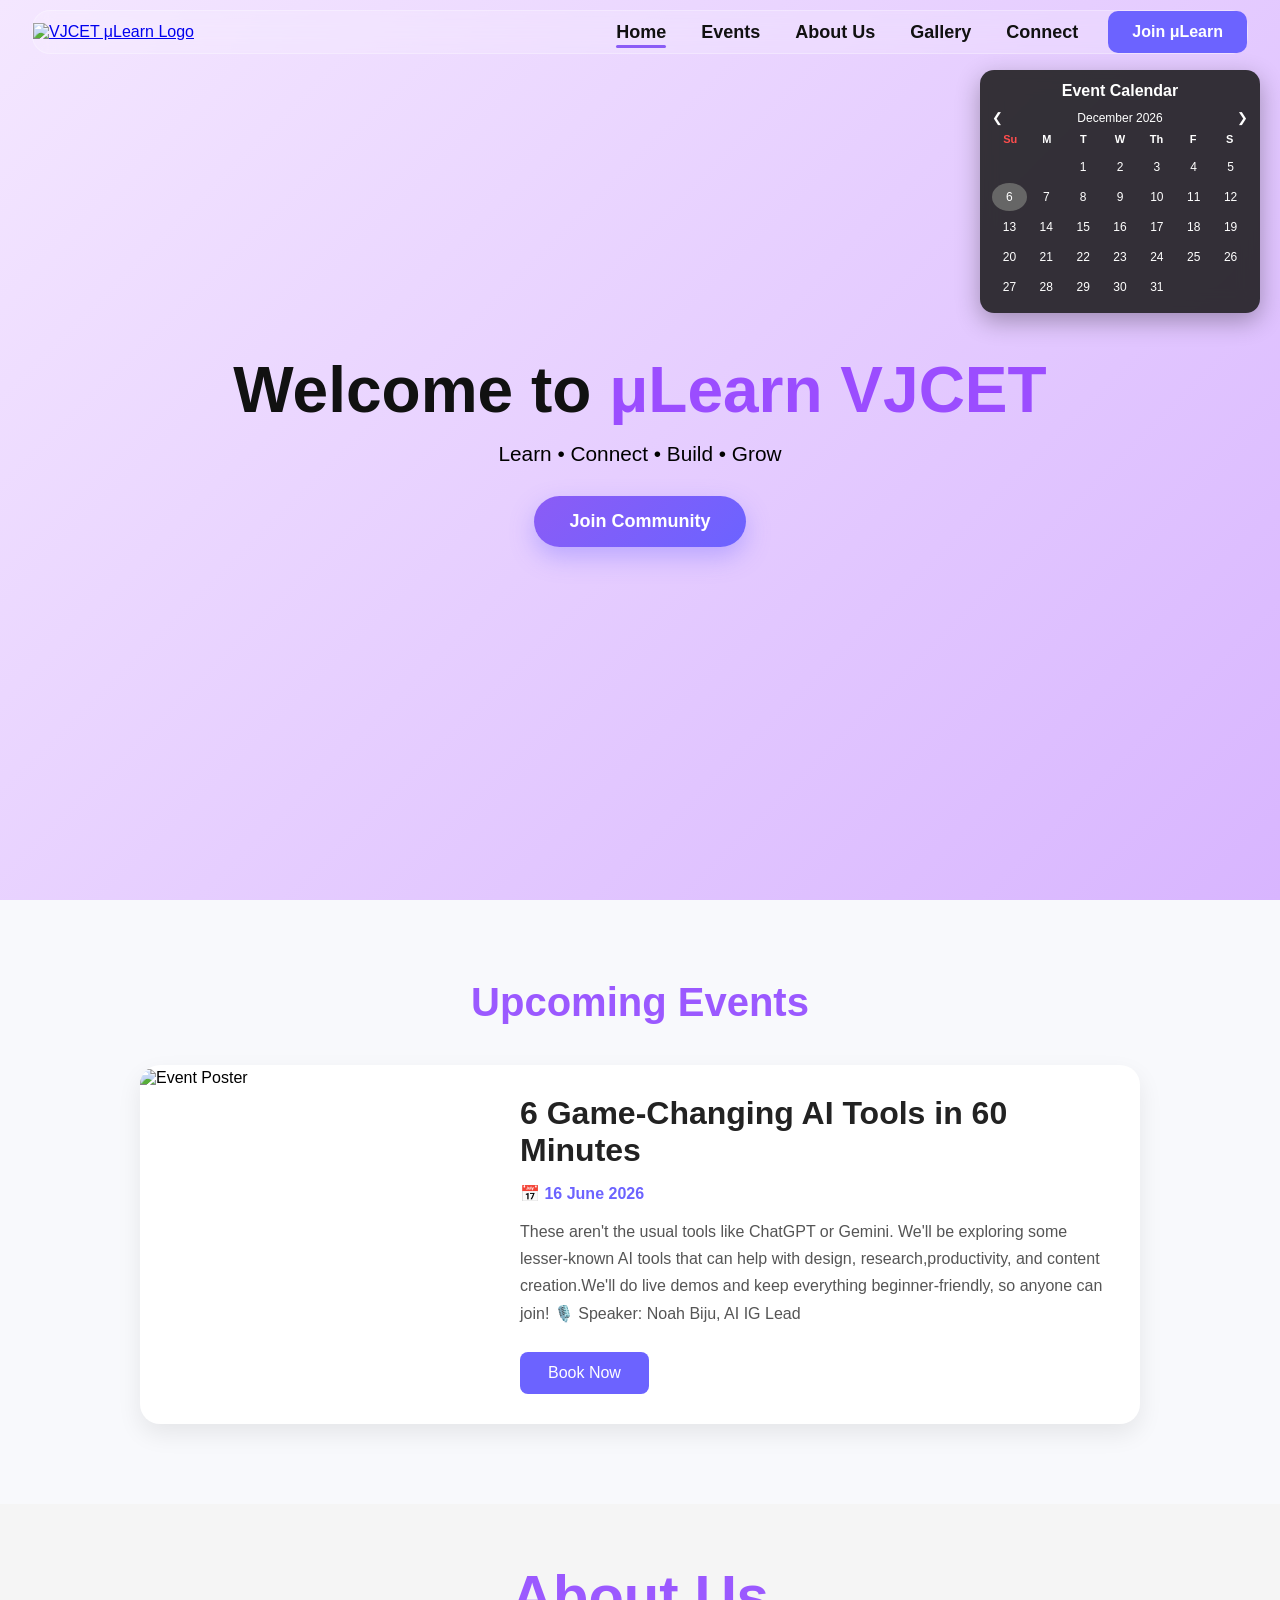
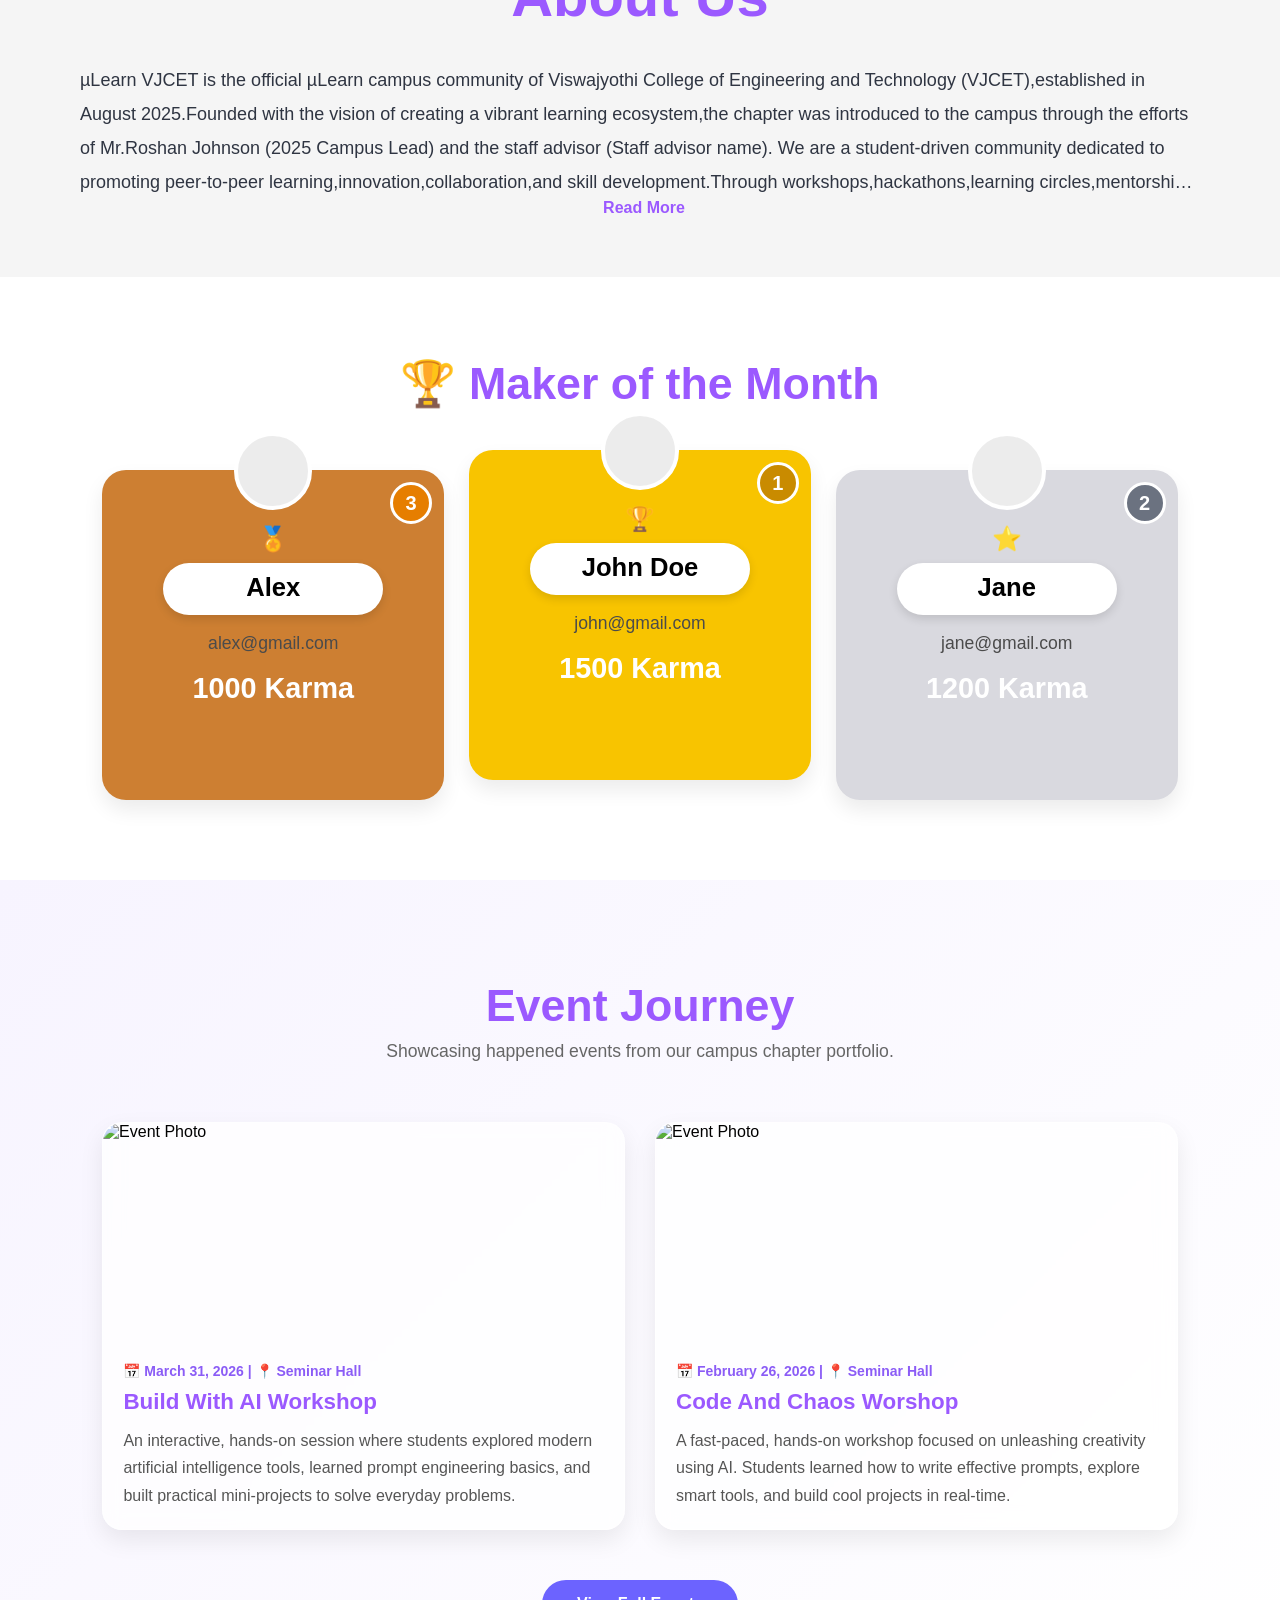
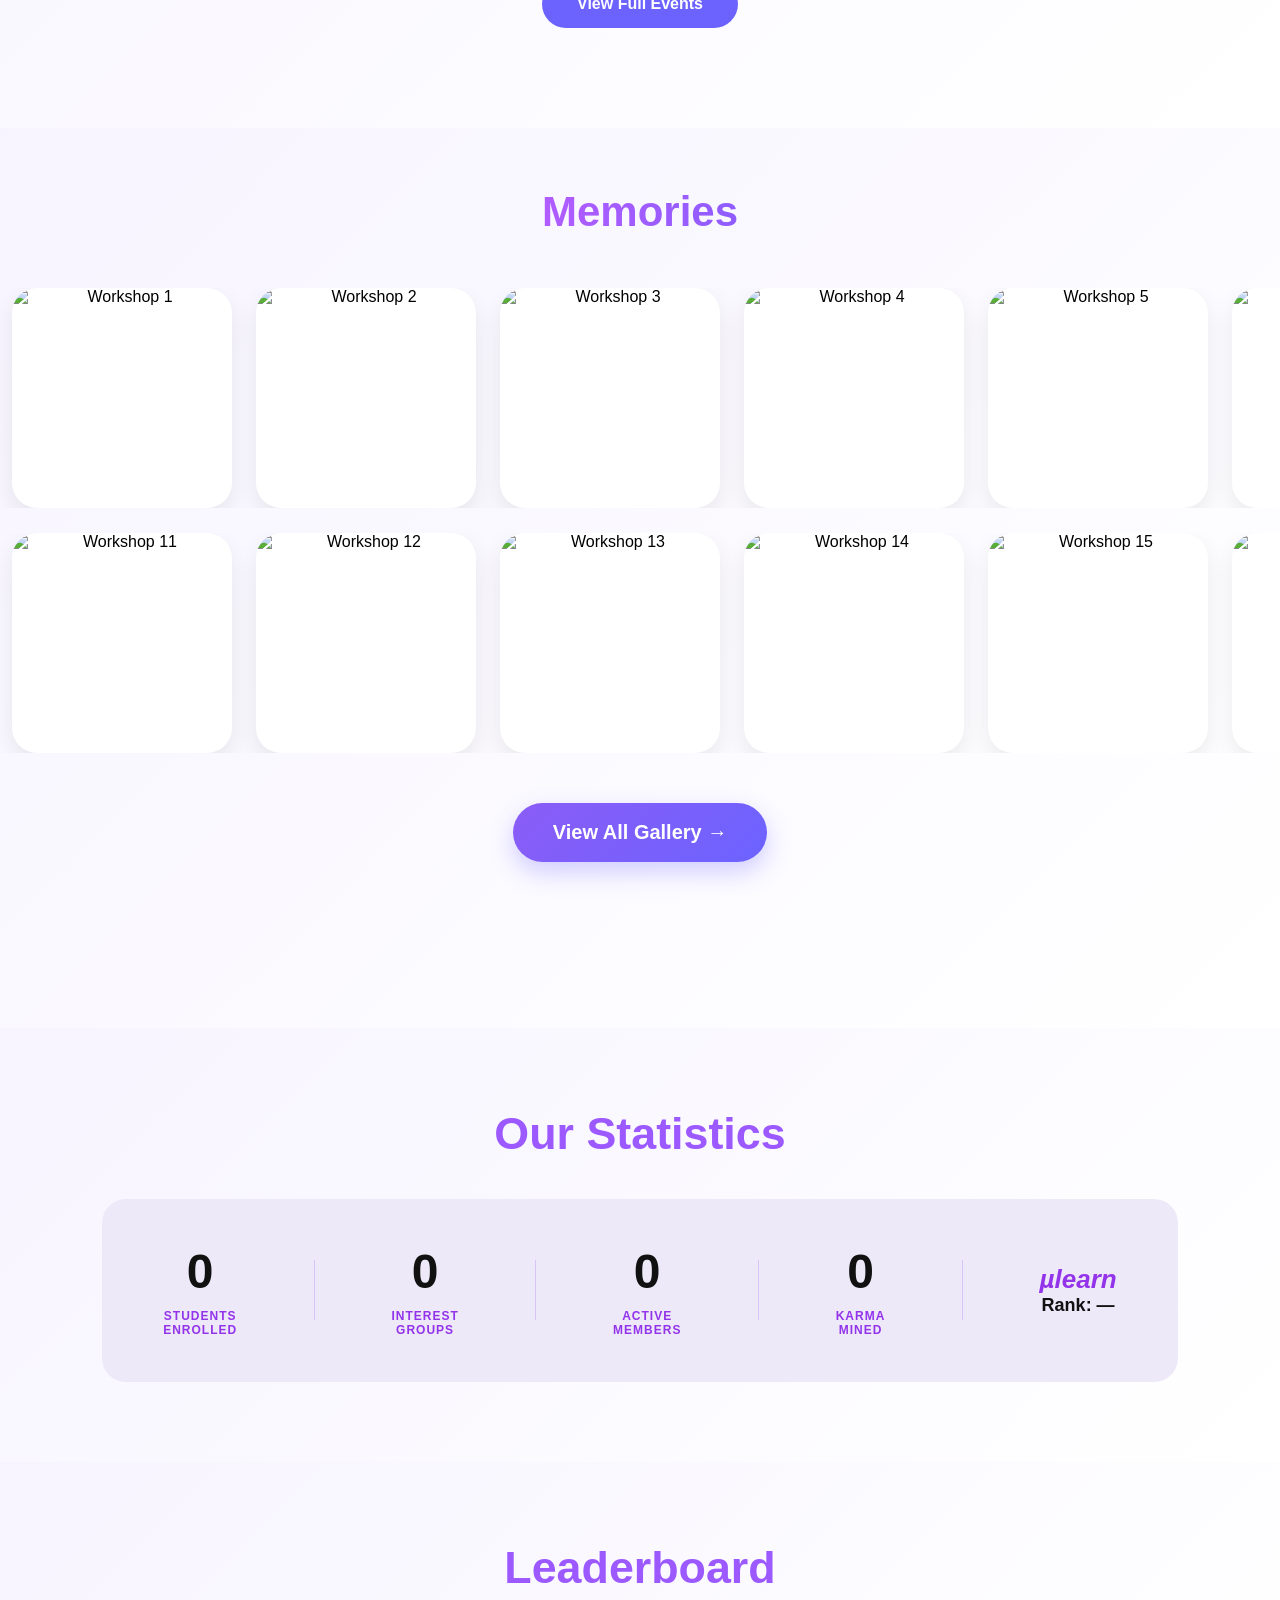
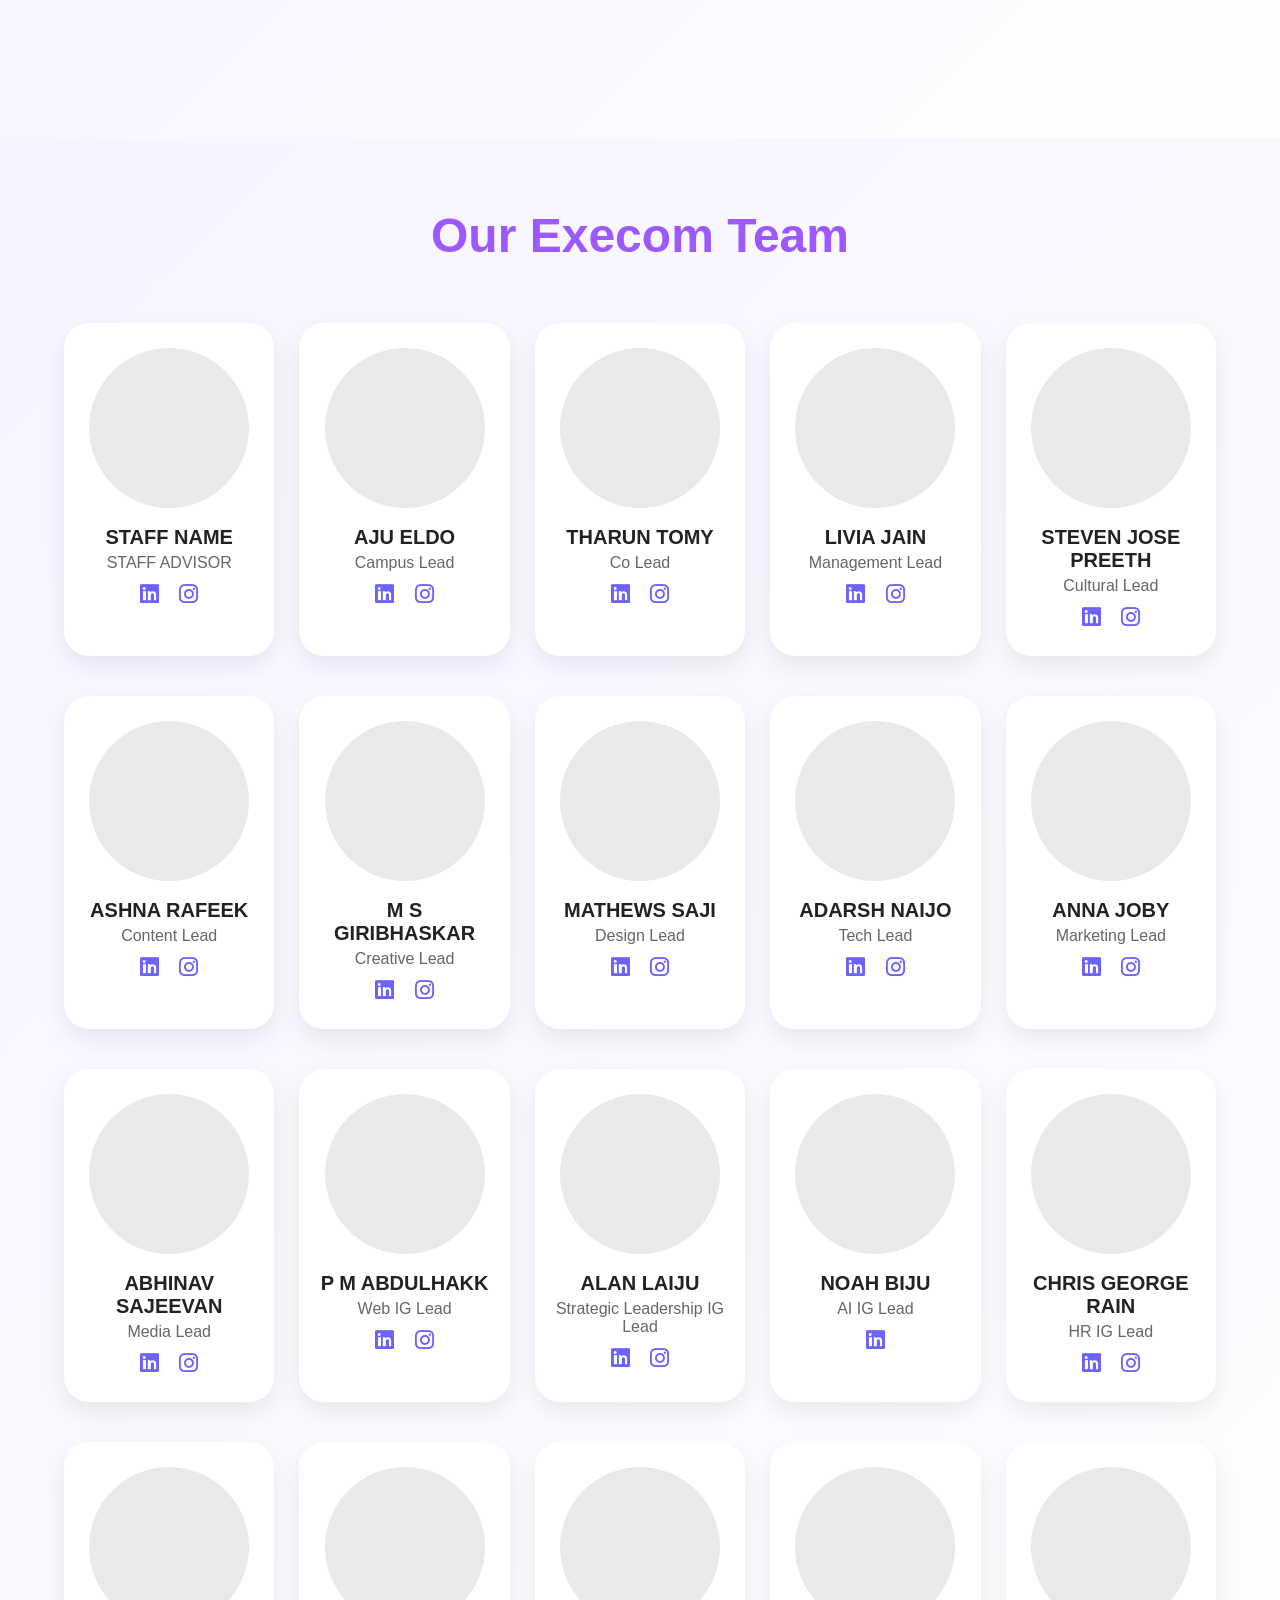
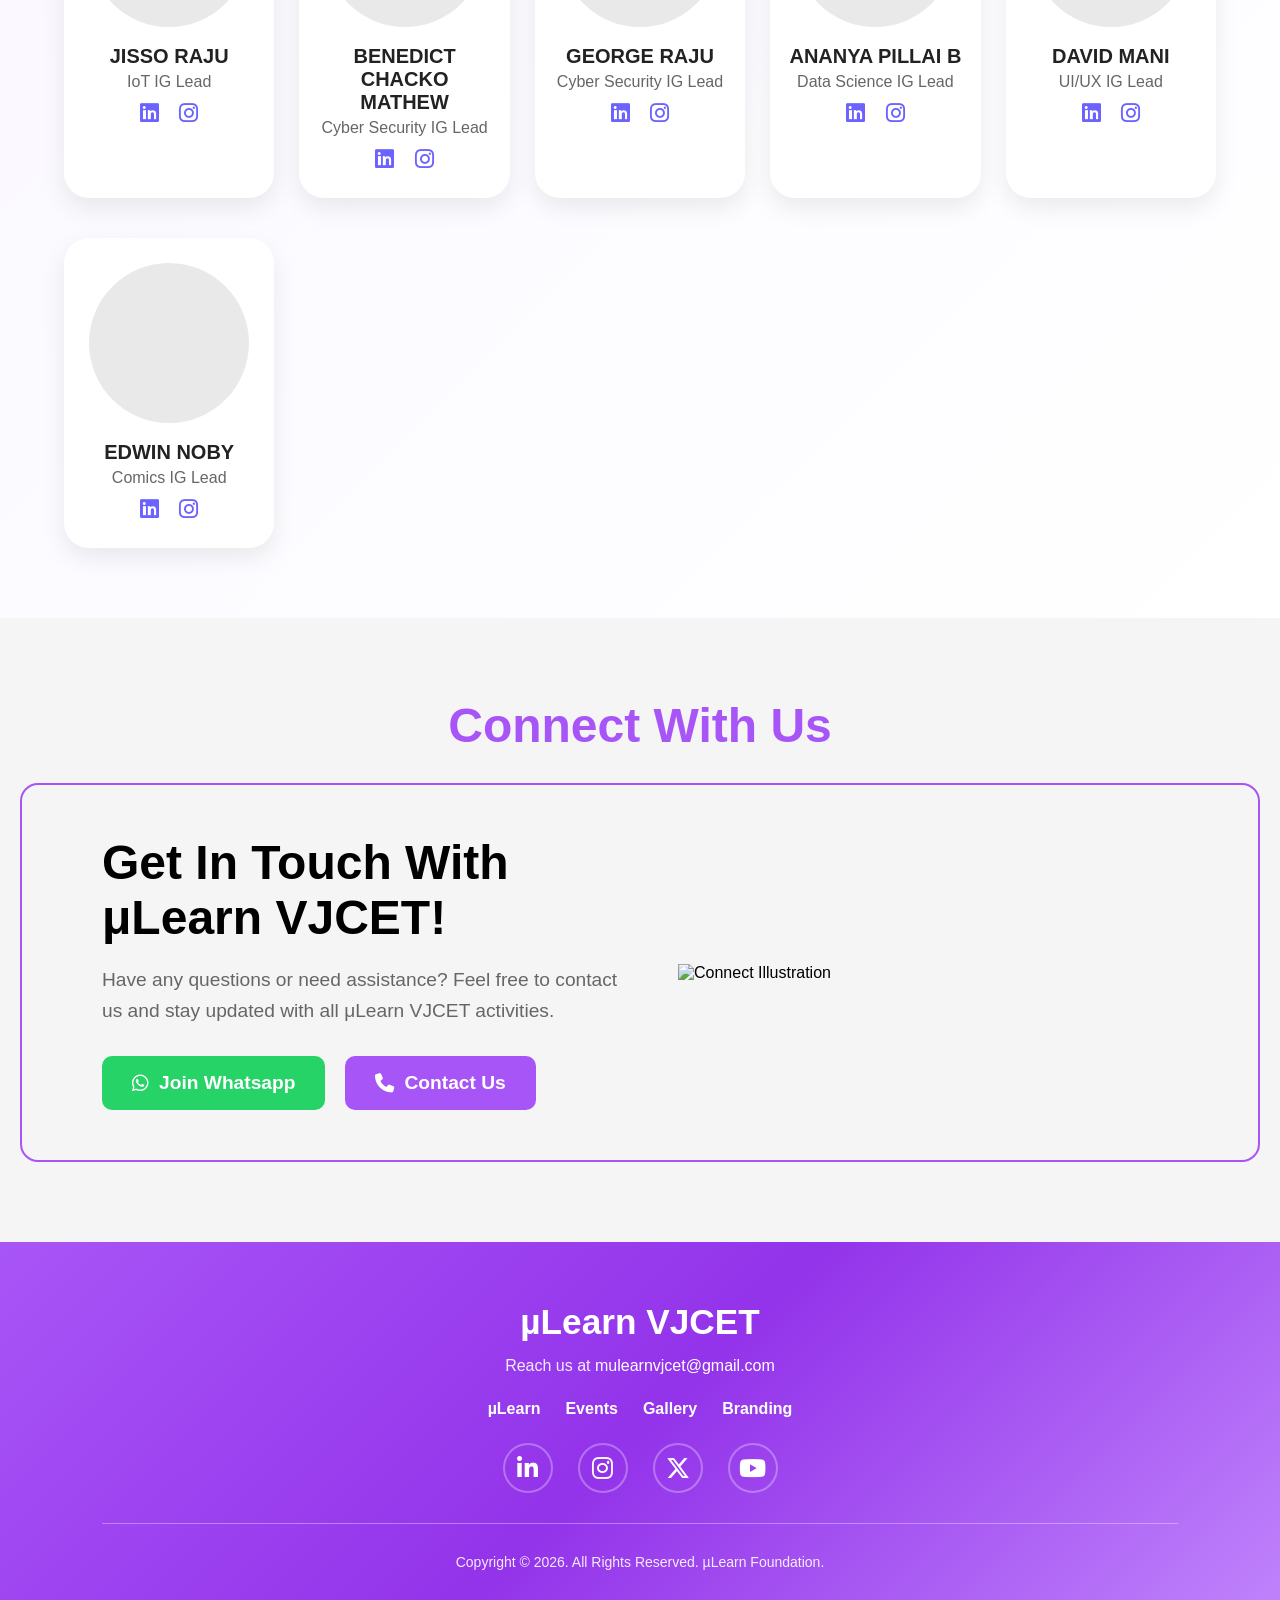
==== commit e6767e68: "Add files via upload" ====
--- a/index.html
+++ b/index.html
@@ -58,11 +58,10 @@
 
             <div class="mobile-line"></div>
 
-            <a href="#about">About Us</a>
-            <a href="#events">Events</a>
-            <li><a href="#about">About Us</a></li>
-            <a href="#gallery">Gallery</a>
-            <a href="#connect">Connect</a>
+            <li><a href="#events">Events</a></li>
+                    <li><a href="#about">About Us</a></li>
+                    <li><a href="#gallery">Gallery</a></li>
+                    <li><a href="#connect">Connect</a></li>
 
             <a href="https://app.mulearn.org/register" class="mobile-join">
                 Join μLearn
@@ -169,7 +168,7 @@
     <h2>About Us</h2>
 
     <p id="aboutText" class="about-text">
-µLearn VJCET is the official µLearn campus community of Viswajyothi College of Engineering and Technology (VJCET),established in August 2025.Founded with the vision of creating a vibrant learning ecosystem,the chapter was introduced to the campus through the efforts of Mr.Roshan Johnson (2025 Co-Lead) and the staff advisor (Staff advisor name).
+µLearn VJCET is the official µLearn campus community of Viswajyothi College of Engineering and Technology (VJCET),established in August 2025.Founded with the vision of creating a vibrant learning ecosystem,the chapter was introduced to the campus through the efforts of Mr.Roshan Johnson (2025 Campus Lead) and the staff advisor (Staff advisor name).
 We are a student-driven community dedicated to promoting peer-to-peer learning,innovation,collaboration,and skill development.Through workshops,hackathons,learning circles,mentorship programs,and community initiatives,we provide students with opportunities to explore technology,build meaningful projects,and develop industry-relevant skills.
 At µLearn VJCET,we believe that learning extends beyond classrooms.Our mission is to cultivate a culture where students learn together,share knowledge,support one another,and grow into future-ready professionals.By connecting learners,mentors,and industry experts,we strive to empower every student to unlock their full potential and contribute positively to the tech community.
     </p>
@@ -469,7 +468,7 @@
 
         <div class="member-card">
             <div class="photo-space"></div>
-            <h3>THARUN TOMMY</h3>
+            <h3>THARUN TOMY</h3>
             <p>Co Lead</p>
             <div class="social-links">
                 <a href="https://www.linkedin.com/in/tharuntomy06" target="_blank"><i class="fab fa-linkedin"></i></a>
@@ -739,4 +738,4 @@
     <script src="script.js"></script>
 
 </body>
-</html>
+</html>
--- a/style.css
+++ b/style.css
@@ -1606,3 +1606,114 @@
         font-size:2.5rem;
     }
 }
+
+/* =========================================
+   LEADERBOARD
+========================================= */
+
+.leaderboard-section{
+    padding:80px 8%;
+    background:linear-gradient(
+        135deg,
+        #f7f4ff,
+        #ffffff
+    );
+}
+
+.leaderboard-title{
+    text-align:center;
+    font-size:2.8rem;
+    color:#9b59ff;
+    margin-bottom:40px;
+}
+
+.podium{
+    display:grid;
+    grid-template-columns:1fr 1.2fr 1fr;
+    gap:20px;
+    margin-bottom:25px;
+    align-items:end;
+}
+
+.podium-card{
+    background:#ede9f8;
+    border-radius:20px;
+    padding:25px;
+    text-align:center;
+    transition:.3s;
+}
+
+.podium-card:hover{
+    transform:translateY(-5px);
+}
+
+.podium-card.first{
+    border:3px solid #9333ea;
+    background:white;
+}
+
+.podium-avatar{
+    width:70px;
+    height:70px;
+    border-radius:50%;
+    object-fit:cover;
+    margin:auto;
+    margin-bottom:10px;
+}
+
+.podium-name{
+    font-weight:700;
+    font-size:16px;
+}
+
+.podium-karma{
+    color:#9333ea;
+    font-size:24px;
+    font-weight:800;
+}
+
+.leaderboard-list{
+    background:#ede9f8;
+    border-radius:20px;
+    overflow:hidden;
+}
+
+.lb-row{
+    display:flex;
+    justify-content:space-between;
+    align-items:center;
+    padding:18px 25px;
+    background:white;
+    border-bottom:1px solid #e5e0f5;
+}
+
+.lb-left{
+    display:flex;
+    align-items:center;
+    gap:15px;
+}
+
+.lb-avatar{
+    width:45px;
+    height:45px;
+    border-radius:50%;
+    object-fit:cover;
+}
+
+.lb-rank{
+    font-weight:700;
+    color:#9333ea;
+}
+
+.lb-karma{
+    font-weight:800;
+    color:#9333ea;
+}
+
+@media(max-width:768px){
+
+    .podium{
+        grid-template-columns:1fr;
+    }
+
+}
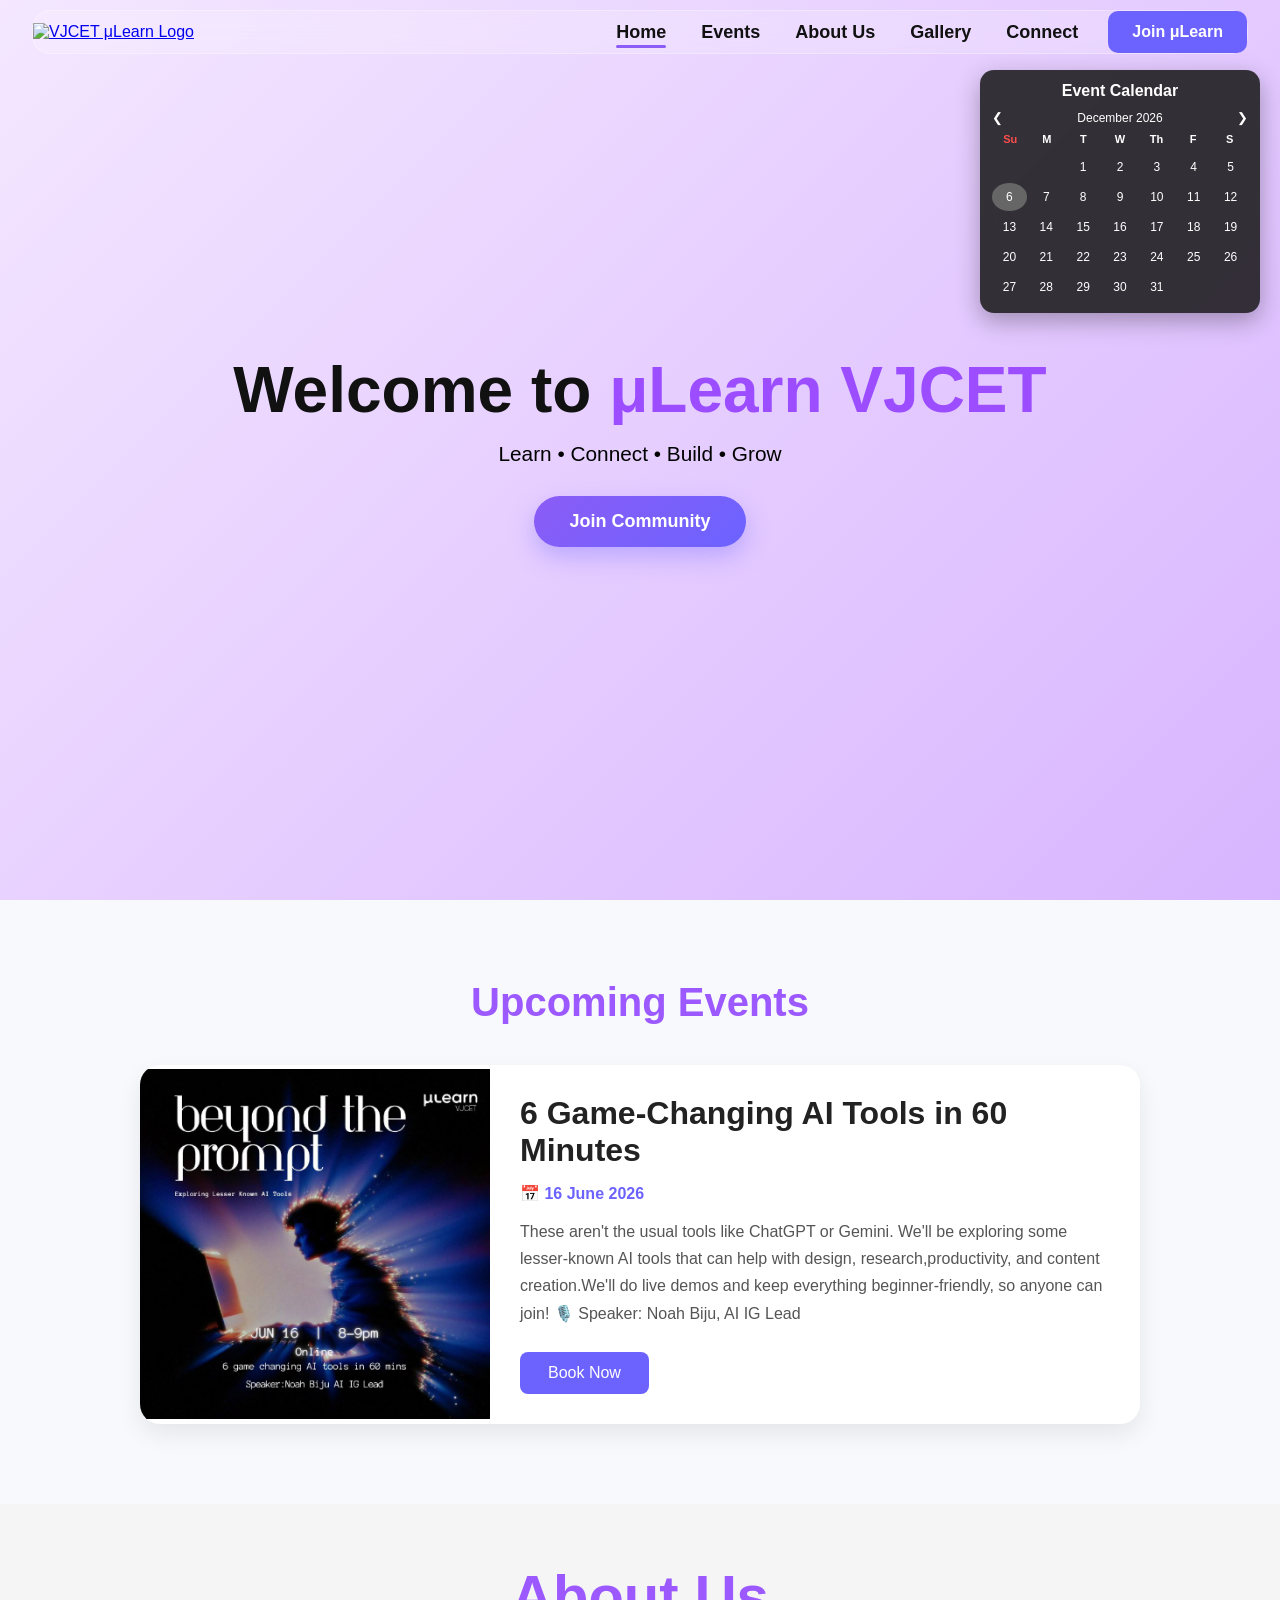
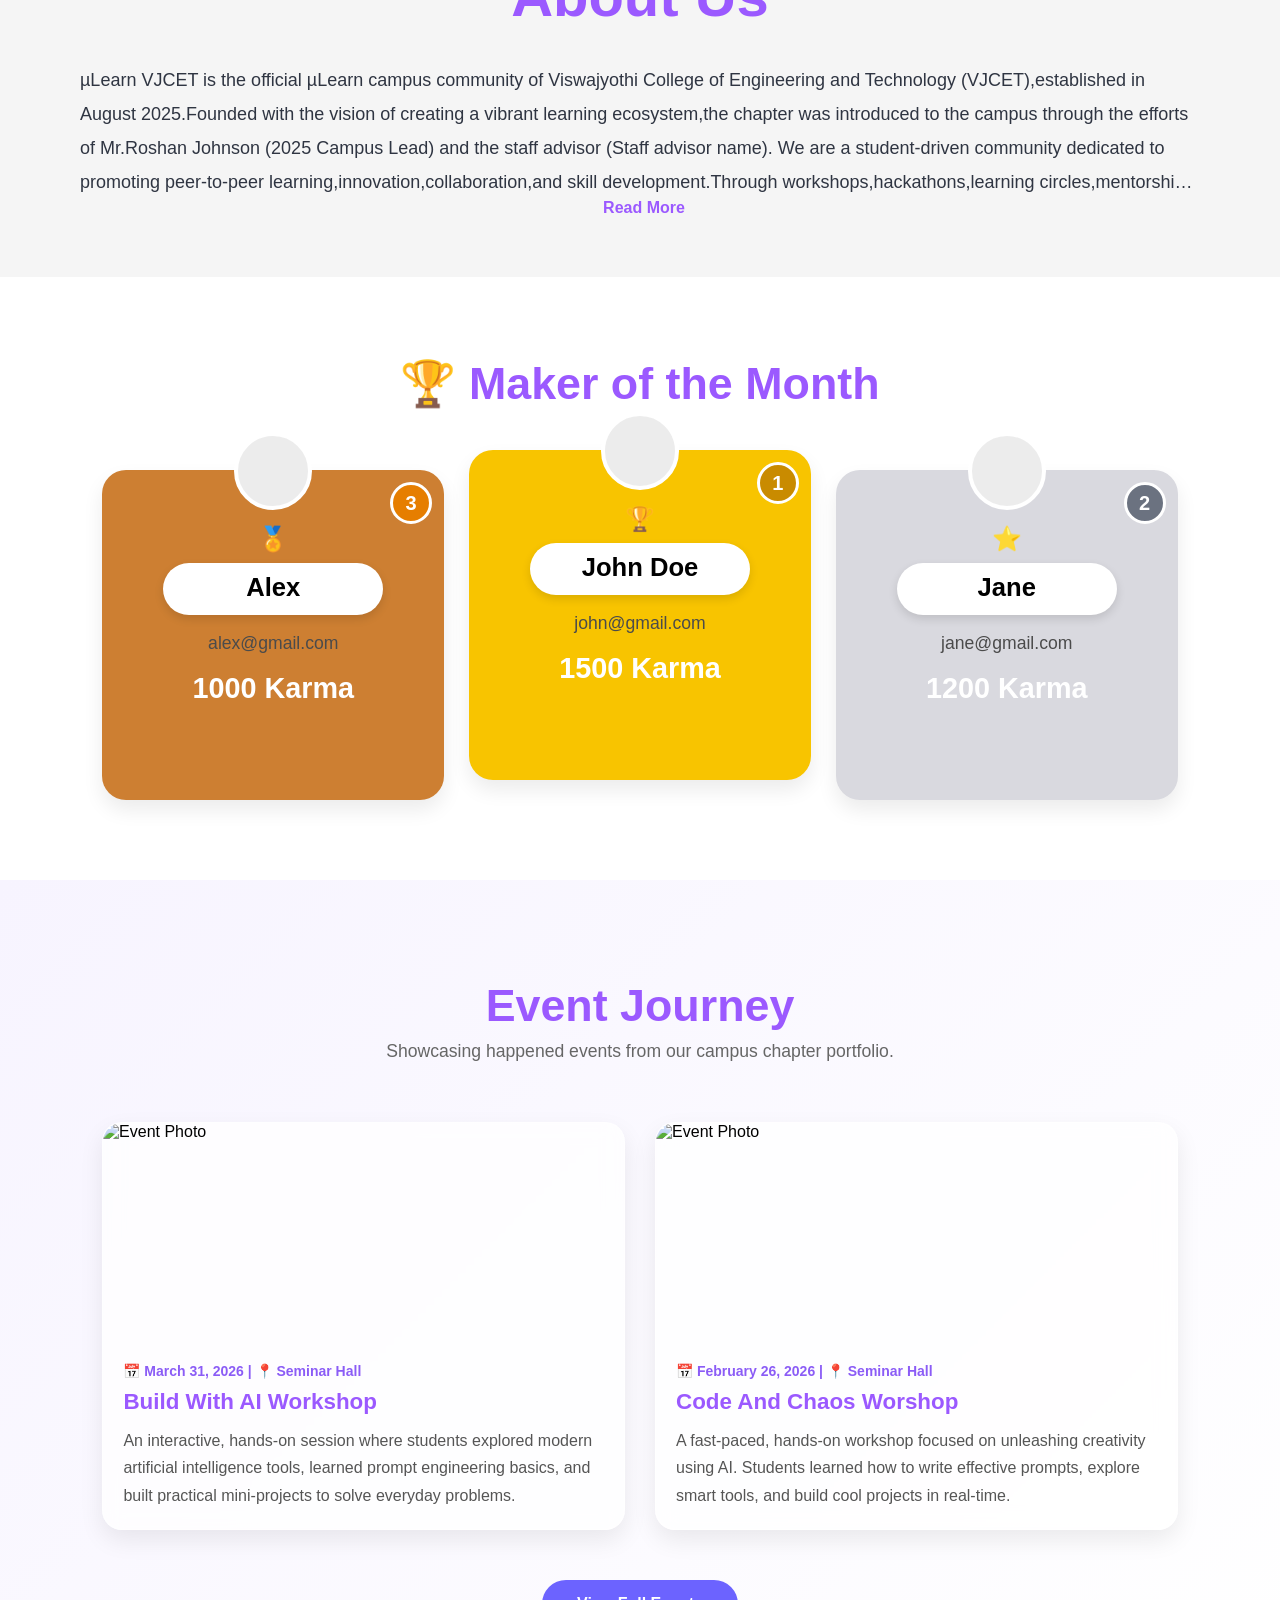
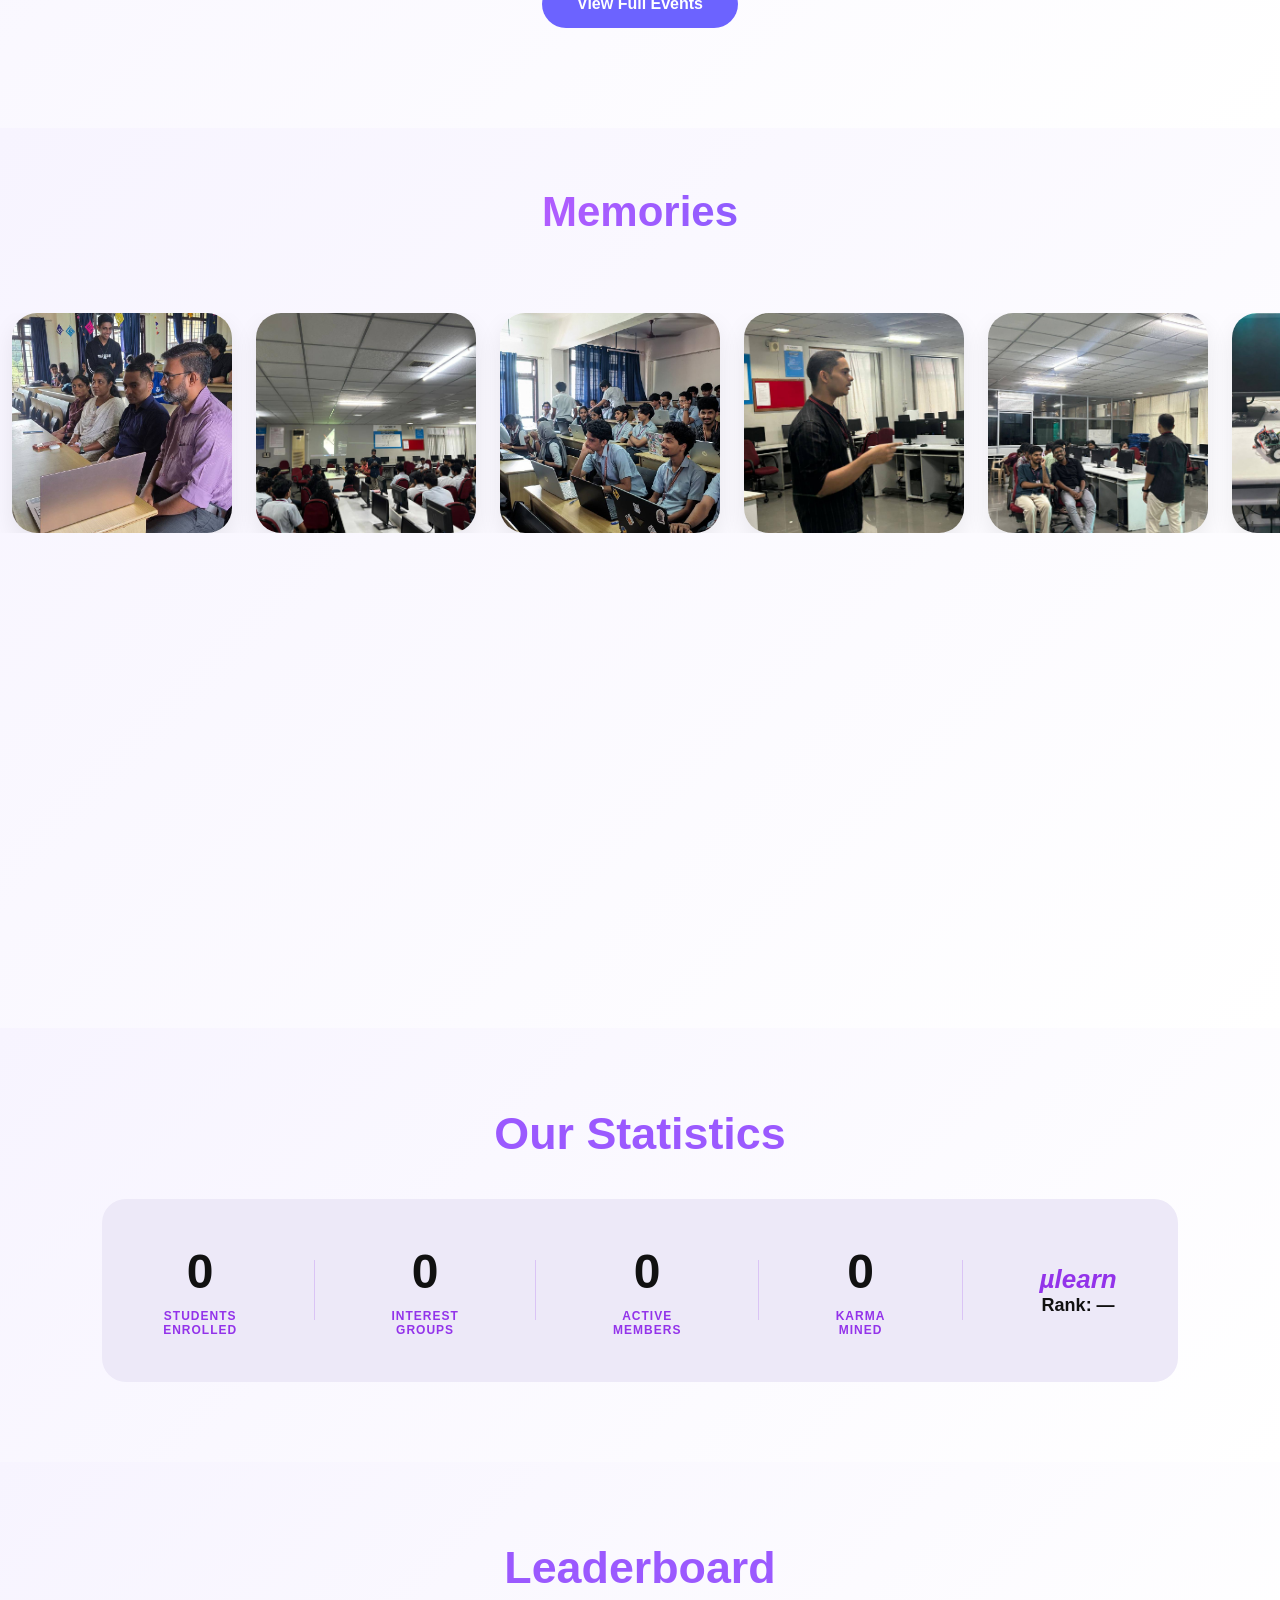
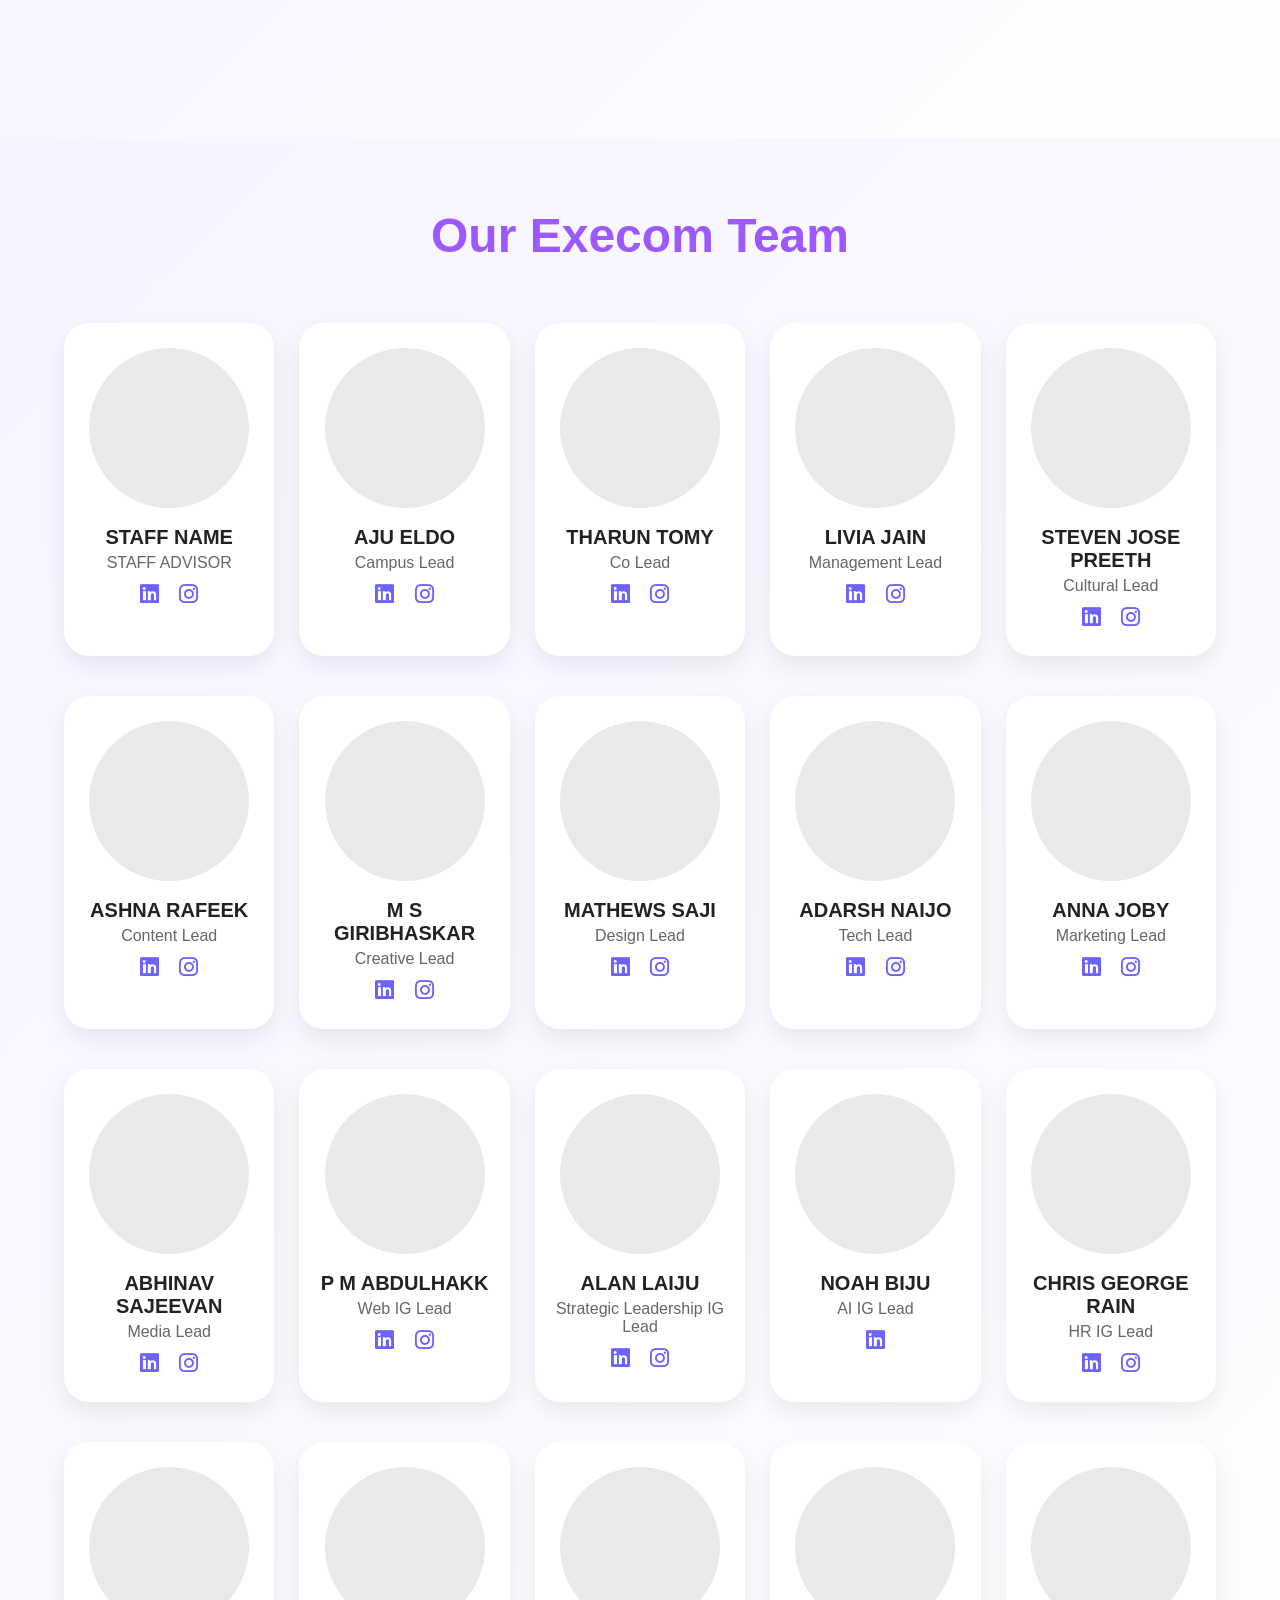
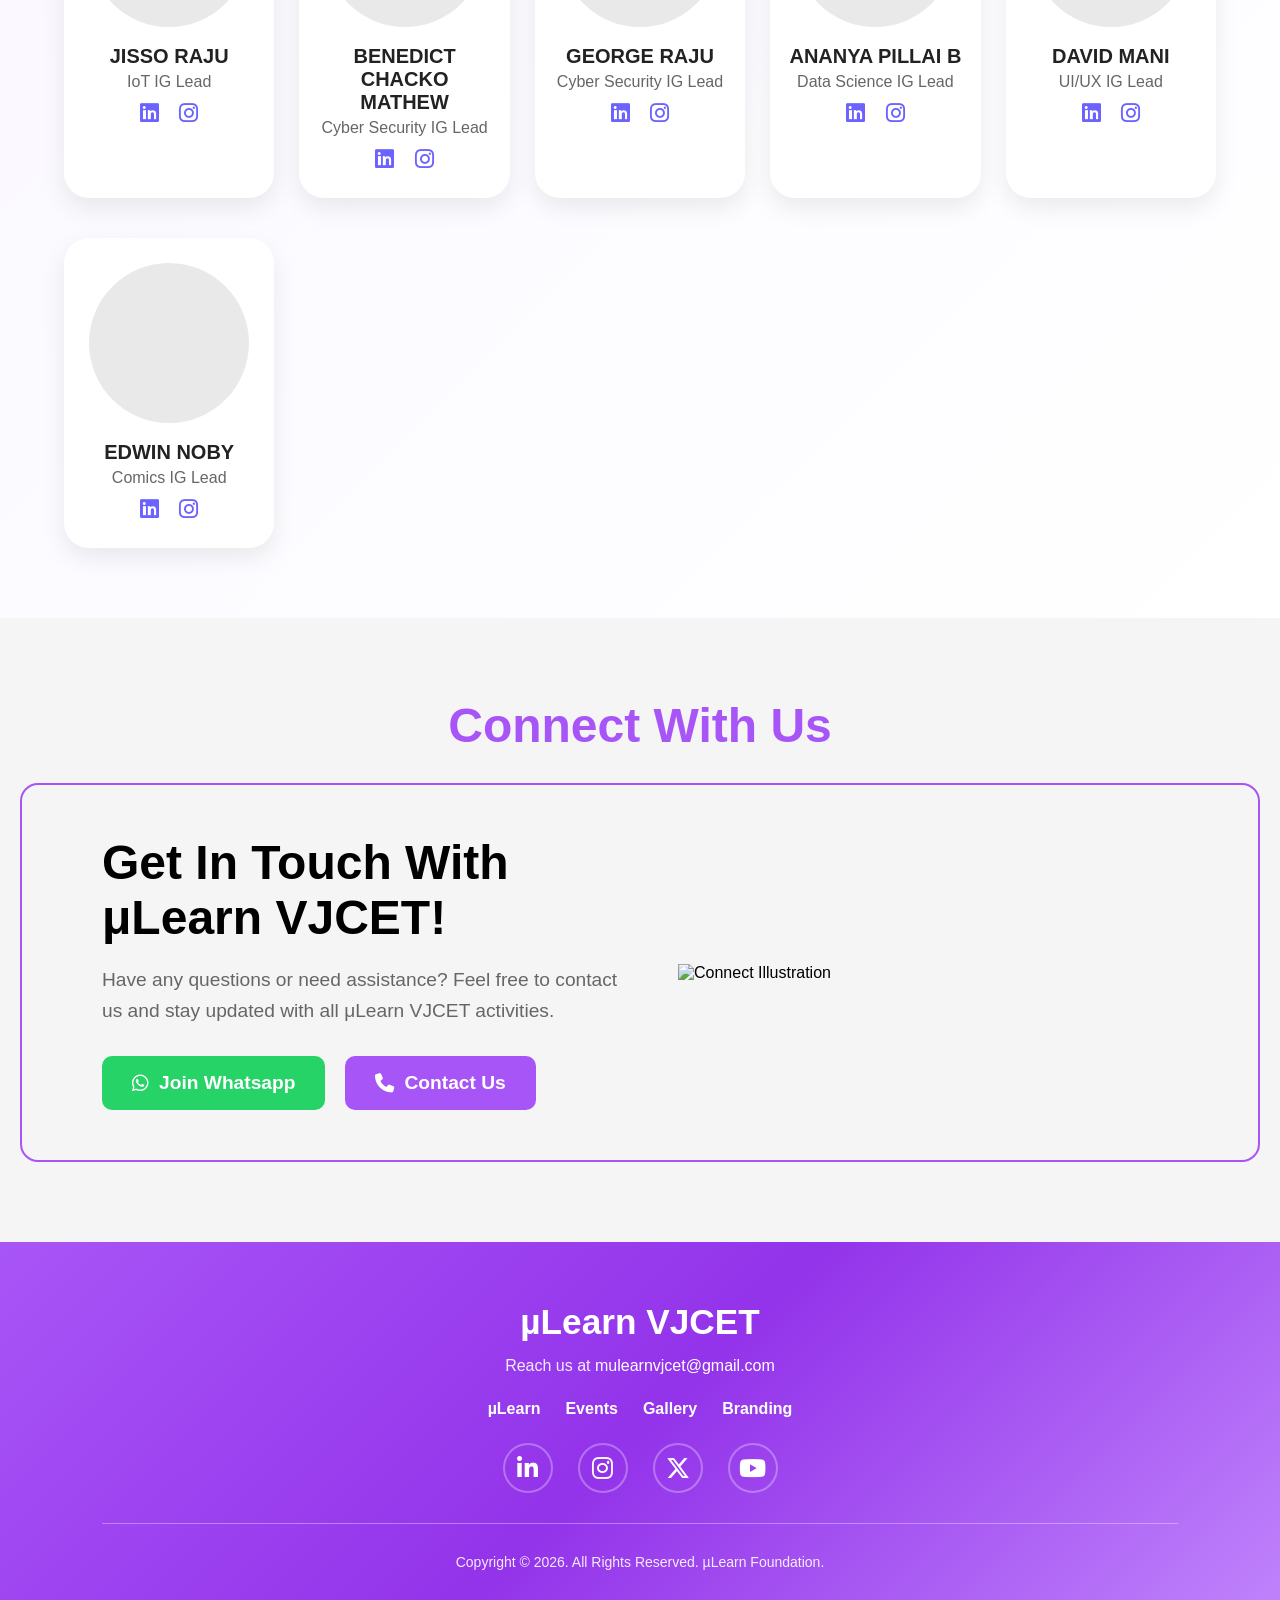
==== commit 1981f616: "Update fmt.Println output from 'Hello' to 'Goodbye'" ====
--- a/index.html
+++ b/index.html
@@ -20,7 +20,7 @@
 
             <!-- Logo -->
             <a href="#" class="logo">
-                <img src="images/mulearn-vjcet-logo.png" alt="VJCET μLearn Logo">
+                <img src="mulearn-vjcet-logo.png" alt="VJCET μLearn Logo">
             </a>
 
             <!-- Right Side Content -->
@@ -131,7 +131,7 @@
 
             <!-- Event Poster -->
             <div class="event-image">
-                <img src="images/ad_poster.jpg" alt="Event Poster">
+                <img src="ad_poster.jpg" alt="Event Poster">
             </div>
 
             <!-- Event Details -->
@@ -284,61 +284,65 @@
     <div class="gallery-row">
         <div class="gallery-track">
 
-            <div class="photo-card"><img src="images/workshop1.jpg" alt="Workshop 1"></div>
-            <div class="photo-card"><img src="images/workshop2.jpg" alt="Workshop 2"></div>
-            <div class="photo-card"><img src="images/workshop3.jpg" alt="Workshop 3"></div>
-            <div class="photo-card"><img src="images/workshop4.jpg" alt="Workshop 4"></div>
-            <div class="photo-card"><img src="images/workshop5.jpg" alt="Workshop 5"></div>
-            <div class="photo-card"><img src="images/workshop6.jpg" alt="Workshop 6"></div>
-            <div class="photo-card"><img src="images/workshop7.jpg" alt="Workshop 7"></div>
-            <div class="photo-card"><img src="images/workshop8.jpg" alt="Workshop 8"></div>
-            <div class="photo-card"><img src="images/workshop9.jpg" alt="Workshop 9"></div>
-            <div class="photo-card"><img src="images/workshop10.jpg" alt="Workshop 10"></div>
-
-            <!-- Duplicate for smooth sliding -->
-            <div class="photo-card"><img src="images/workshop1.jpg" alt="Workshop 1"></div>
-            <div class="photo-card"><img src="images/workshop2.jpg" alt="Workshop 2"></div>
-            <div class="photo-card"><img src="images/workshop3.jpg" alt="Workshop 3"></div>
-            <div class="photo-card"><img src="images/workshop4.jpg" alt="Workshop 4"></div>
-            <div class="photo-card"><img src="images/workshop5.jpg" alt="Workshop 5"></div>
-            <div class="photo-card"><img src="images/workshop6.jpg" alt="Workshop 6"></div>
-            <div class="photo-card"><img src="images/workshop7.jpg" alt="Workshop 7"></div>
-            <div class="photo-card"><img src="images/workshop8.jpg" alt="Workshop 8"></div>
-            <div class="photo-card"><img src="images/workshop9.jpg" alt="Workshop 9"></div>
-            <div class="photo-card"><img src="images/workshop10.jpg" alt="Workshop 10"></div>
-
-        </div>
-    </div>
-
-    <!-- Row 2 -->
-    <div class="gallery-row reverse">
-        <div class="gallery-track">
-
-            <div class="photo-card"><img src="images/workshop11.jpg" alt="Workshop 11"></div>
-            <div class="photo-card"><img src="images/workshop12.jpg" alt="Workshop 12"></div>
-            <div class="photo-card"><img src="images/workshop13.jpg" alt="Workshop 13"></div>
-            <div class="photo-card"><img src="images/workshop14.jpg" alt="Workshop 14"></div>
-            <div class="photo-card"><img src="images/workshop15.jpg" alt="Workshop 15"></div>
-            <div class="photo-card"><img src="images/workshop16.jpg" alt="Workshop 16"></div>
-            <div class="photo-card"><img src="images/workshop17.jpg" alt="Workshop 17"></div>
-            <div class="photo-card"><img src="images/workshop18.jpg" alt="Workshop 18"></div>
-            <div class="photo-card"><img src="images/workshop19.jpg" alt="Workshop 19"></div>
-            <div class="photo-card"><img src="images/workshop20.jpg" alt="Workshop 20"></div>
-
-            <!-- Duplicate for smooth sliding -->
-            <div class="photo-card"><img src="images/workshop11.jpg" alt="Workshop 11"></div>
-            <div class="photo-card"><img src="images/workshop12.jpg" alt="Workshop 12"></div>
-            <div class="photo-card"><img src="images/workshop13.jpg" alt="Workshop 13"></div>
-            <div class="photo-card"><img src="images/workshop14.jpg" alt="Workshop 14"></div>
-            <div class="photo-card"><img src="images/workshop15.jpg" alt="Workshop 15"></div>
-            <div class="photo-card"><img src="images/workshop16.jpg" alt="Workshop 16"></div>
-            <div class="photo-card"><img src="images/workshop17.jpg" alt="Workshop 17"></div>
-            <div class="photo-card"><img src="images/workshop18.jpg" alt="Workshop 18"></div>
-            <div class="photo-card"><img src="images/workshop19.jpg" alt="Workshop 19"></div>
-            <div class="photo-card"><img src="images/workshop20.jpg" alt="Workshop 20"></div>
-
-        </div>
-    </div>
+           <!-- Row 1 -->
+<div class="gallery-row">
+    <div class="gallery-track">
+
+        <div class="photo-card"><img src="workshop1.jpg" alt="Workshop 1"></div>
+        <div class="photo-card"><img src="workshop2.jpg" alt="Workshop 2"></div>
+        <div class="photo-card"><img src="workshop3.jpg" alt="Workshop 3"></div>
+        <div class="photo-card"><img src="workshop4.jpg" alt="Workshop 4"></div>
+        <div class="photo-card"><img src="workshop5.jpg" alt="Workshop 5"></div>
+        <div class="photo-card"><img src="workshop6.jpg" alt="Workshop 6"></div>
+        <div class="photo-card"><img src="workshop7.jpg" alt="Workshop 7"></div>
+        <div class="photo-card"><img src="workshop8.jpg" alt="Workshop 8"></div>
+        <div class="photo-card"><img src="workshop9.jpg" alt="Workshop 9"></div>
+        <div class="photo-card"><img src="workshop10.jpg" alt="Workshop 10"></div>
+
+        <!-- Duplicate for smooth sliding -->
+        <div class="photo-card"><img src="workshop1.jpg" alt="Workshop 1"></div>
+        <div class="photo-card"><img src="workshop2.jpg" alt="Workshop 2"></div>
+        <div class="photo-card"><img src="workshop3.jpg" alt="Workshop 3"></div>
+        <div class="photo-card"><img src="workshop4.jpg" alt="Workshop 4"></div>
+        <div class="photo-card"><img src="workshop5.jpg" alt="Workshop 5"></div>
+        <div class="photo-card"><img src="workshop6.jpg" alt="Workshop 6"></div>
+        <div class="photo-card"><img src="workshop7.jpg" alt="Workshop 7"></div>
+        <div class="photo-card"><img src="workshop8.jpg" alt="Workshop 8"></div>
+        <div class="photo-card"><img src="workshop9.jpg" alt="Workshop 9"></div>
+        <div class="photo-card"><img src="workshop10.jpg" alt="Workshop 10"></div>
+
+    </div>
+</div>
+
+<!-- Row 2 -->
+<div class="gallery-row reverse">
+    <div class="gallery-track">
+
+        <div class="photo-card"><img src="workshop11.jpg" alt="Workshop 11"></div>
+        <div class="photo-card"><img src="workshop12.jpg" alt="Workshop 12"></div>
+        <div class="photo-card"><img src="workshop13.jpg" alt="Workshop 13"></div>
+        <div class="photo-card"><img src="workshop14.jpg" alt="Workshop 14"></div>
+        <div class="photo-card"><img src="workshop15.jpg" alt="Workshop 15"></div>
+        <div class="photo-card"><img src="workshop16.jpg" alt="Workshop 16"></div>
+        <div class="photo-card"><img src="workshop17.jpg" alt="Workshop 17"></div>
+        <div class="photo-card"><img src="workshop18.jpg" alt="Workshop 18"></div>
+        <div class="photo-card"><img src="workshop19.jpg" alt="Workshop 19"></div>
+        <div class="photo-card"><img src="workshop20.jpg" alt="Workshop 20"></div>
+
+        <!-- Duplicate for smooth sliding -->
+        <div class="photo-card"><img src="workshop11.jpg" alt="Workshop 11"></div>
+        <div class="photo-card"><img src="workshop12.jpg" alt="Workshop 12"></div>
+        <div class="photo-card"><img src="workshop13.jpg" alt="Workshop 13"></div>
+        <div class="photo-card"><img src="workshop14.jpg" alt="Workshop 14"></div>
+        <div class="photo-card"><img src="workshop15.jpg" alt="Workshop 15"></div>
+        <div class="photo-card"><img src="workshop16.jpg" alt="Workshop 16"></div>
+        <div class="photo-card"><img src="workshop17.jpg" alt="Workshop 17"></div>
+        <div class="photo-card"><img src="workshop18.jpg" alt="Workshop 18"></div>
+        <div class="photo-card"><img src="workshop19.jpg" alt="Workshop 19"></div>
+        <div class="photo-card"><img src="workshop20.jpg" alt="Workshop 20"></div>
+
+    </div>
+</div>
 
     <!-- View All Gallery Button -->
     <div class="gallery-btn-container">
@@ -738,4 +742,4 @@
     <script src="script.js"></script>
 
 </body>
-</html>+</html>
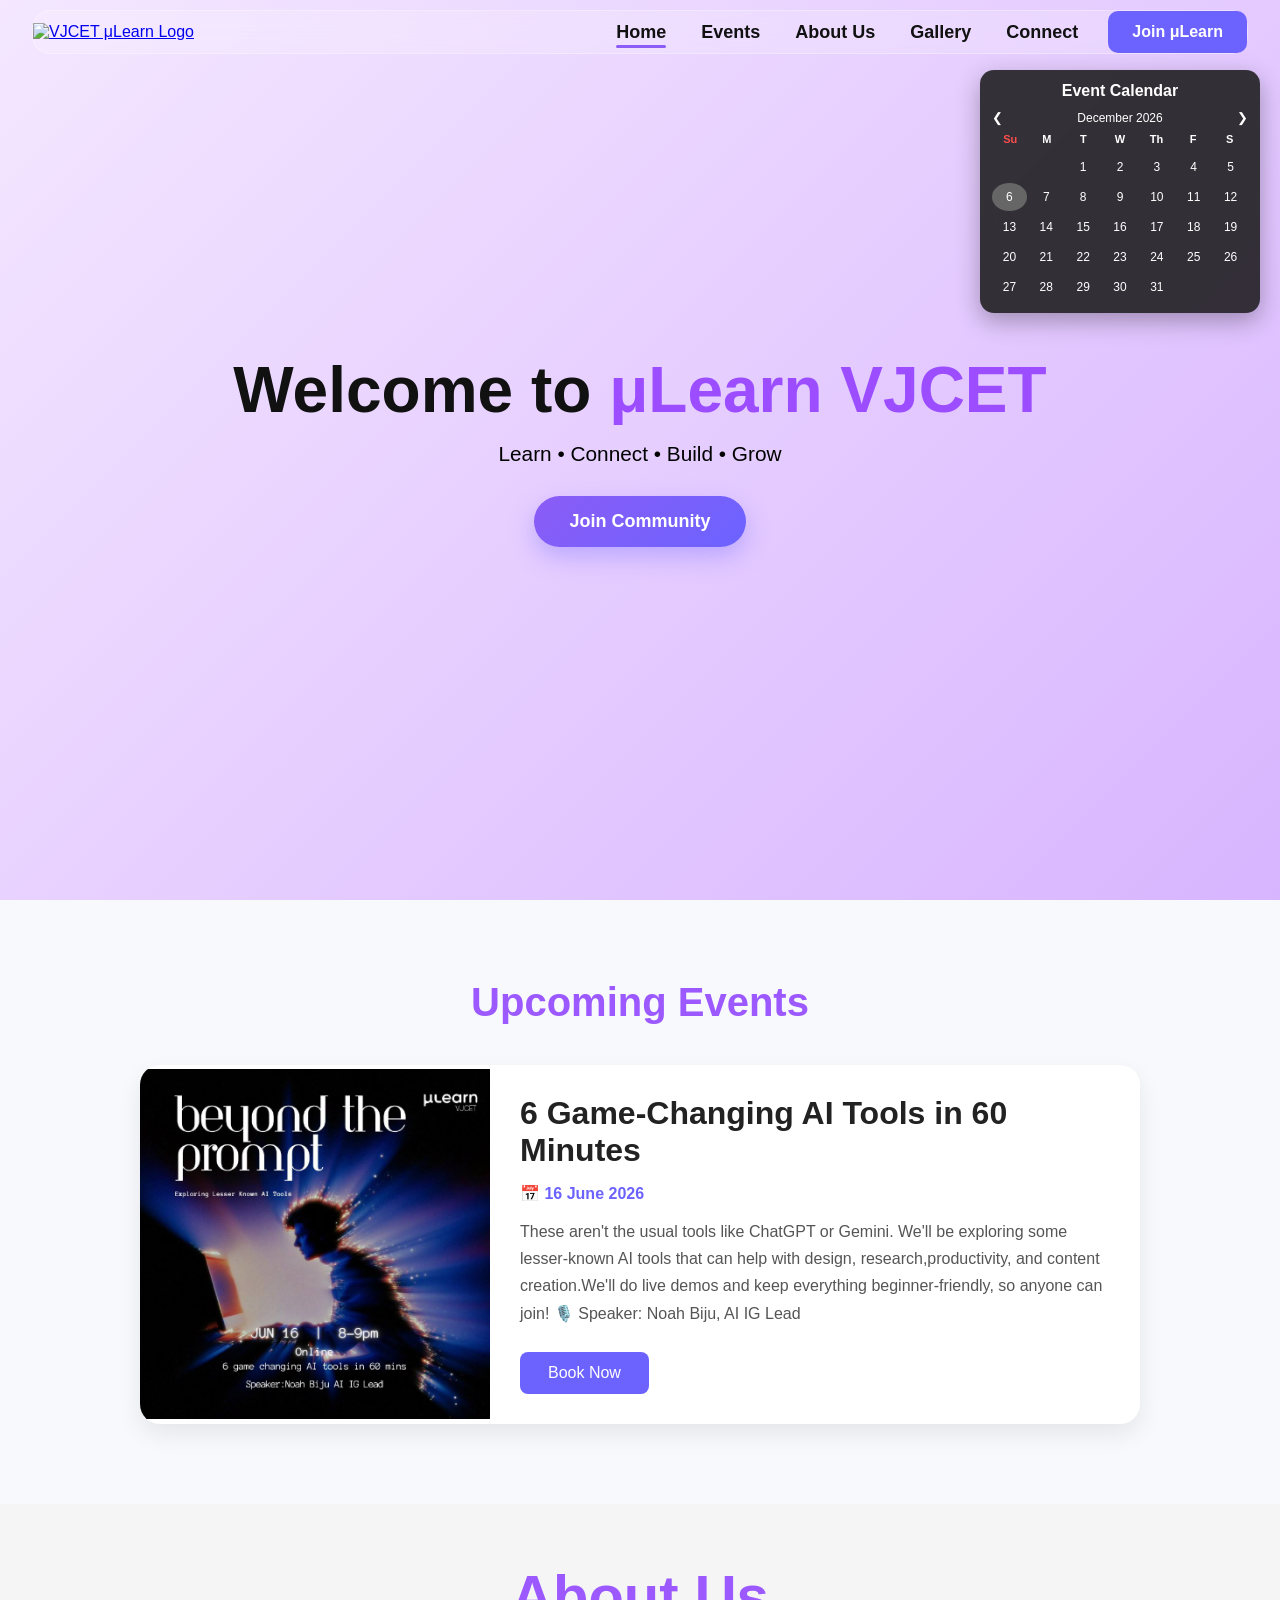
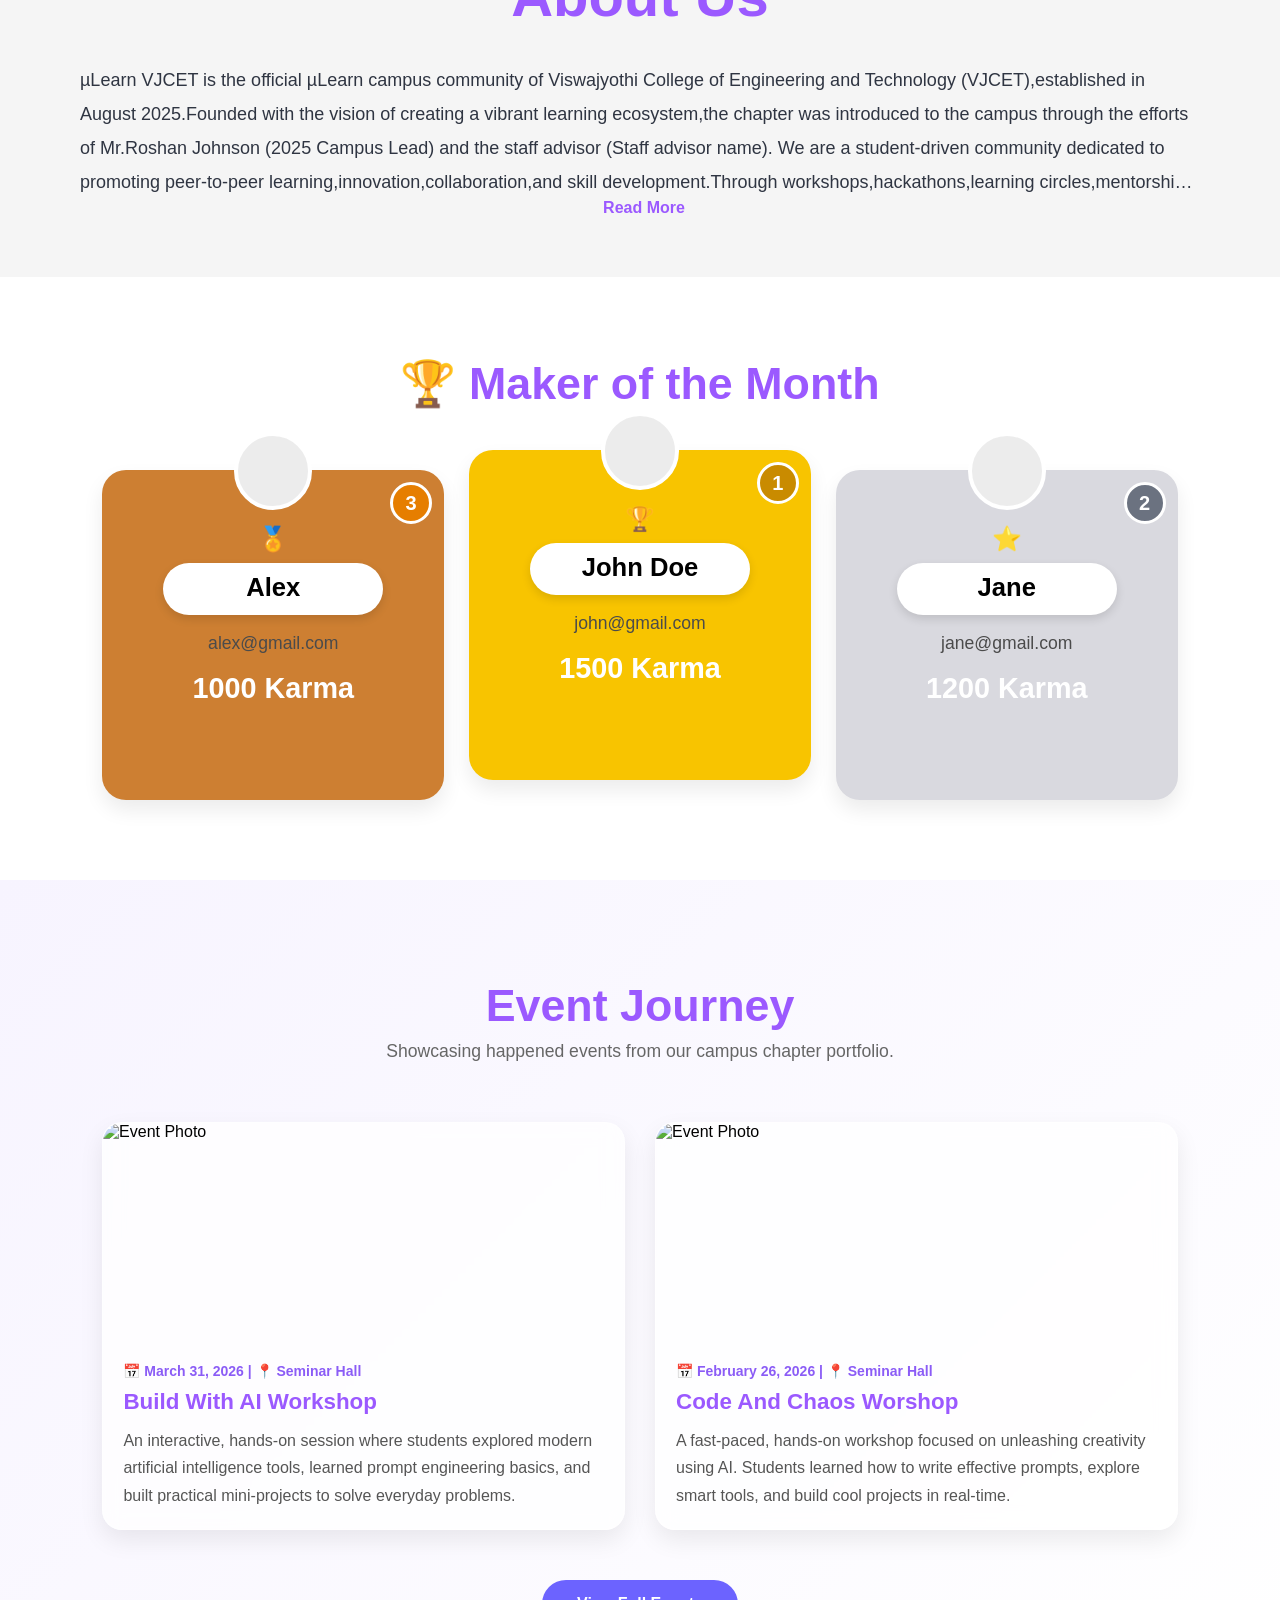
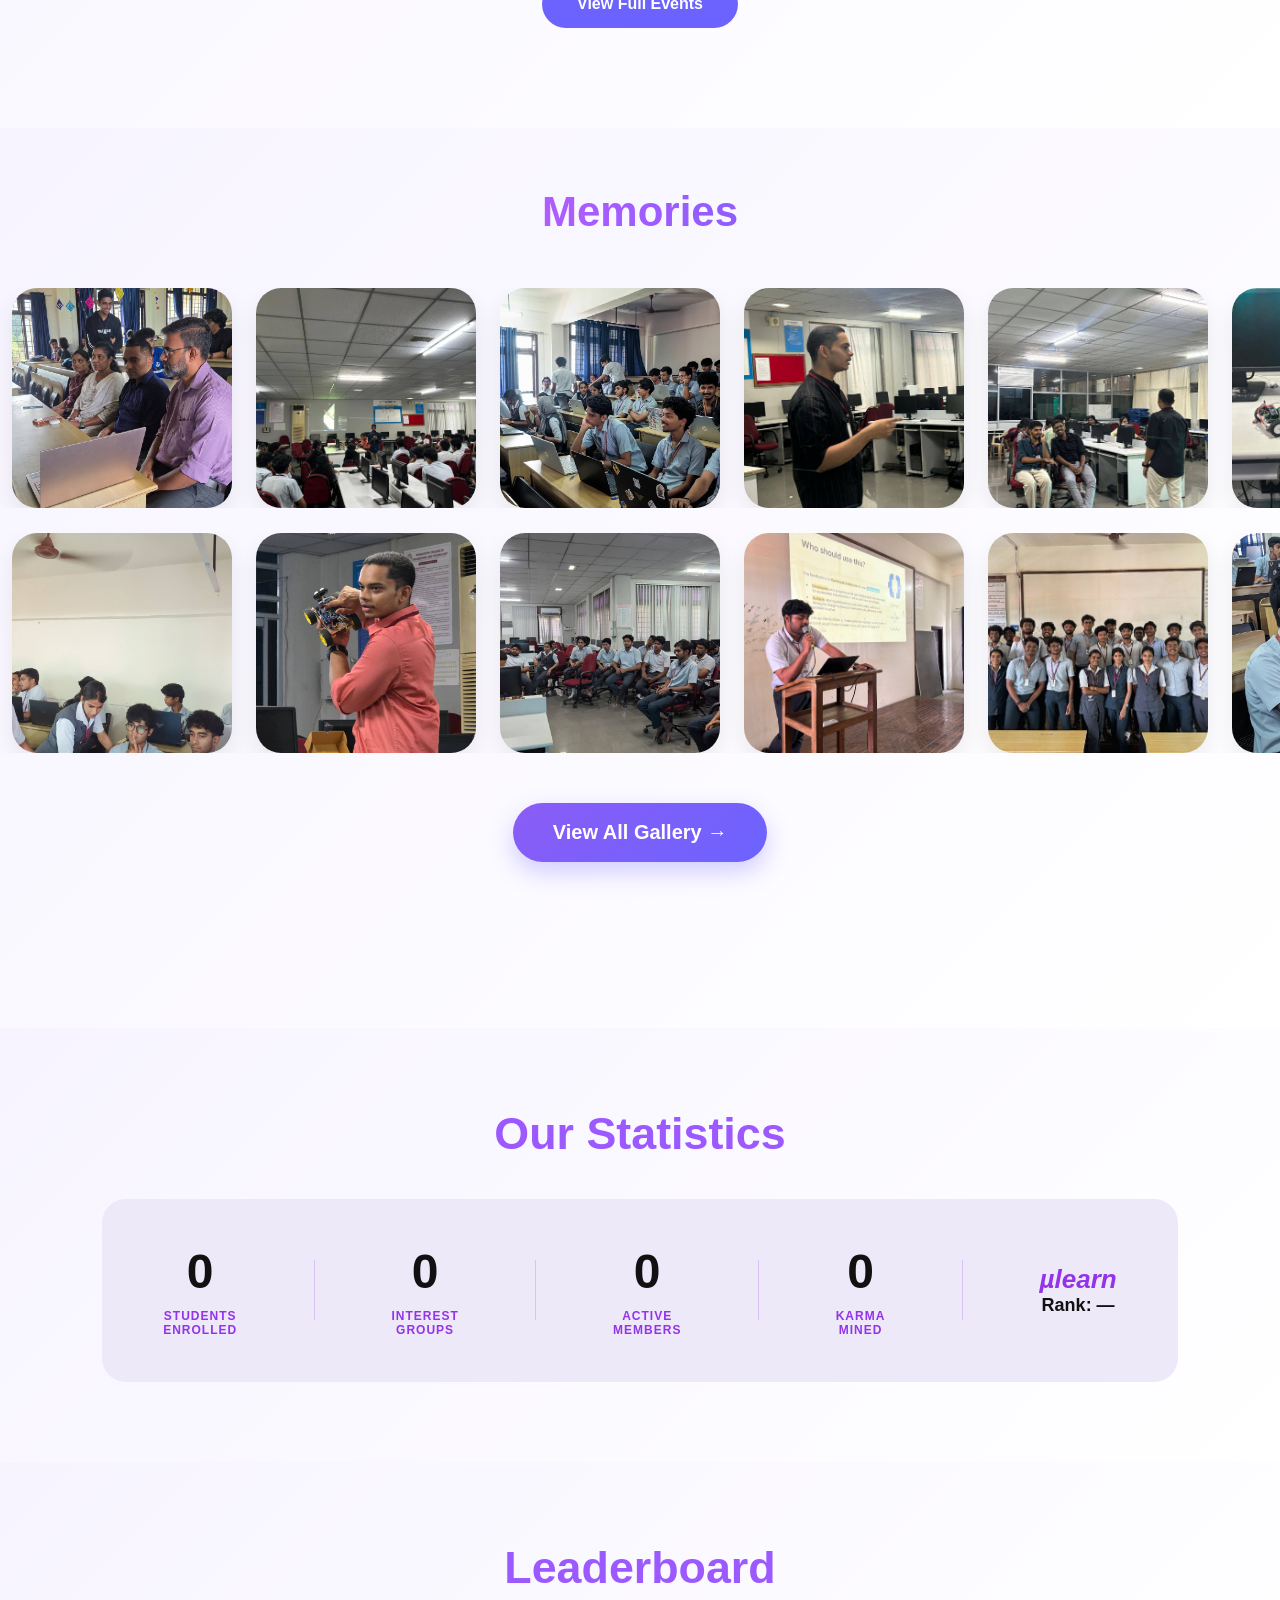
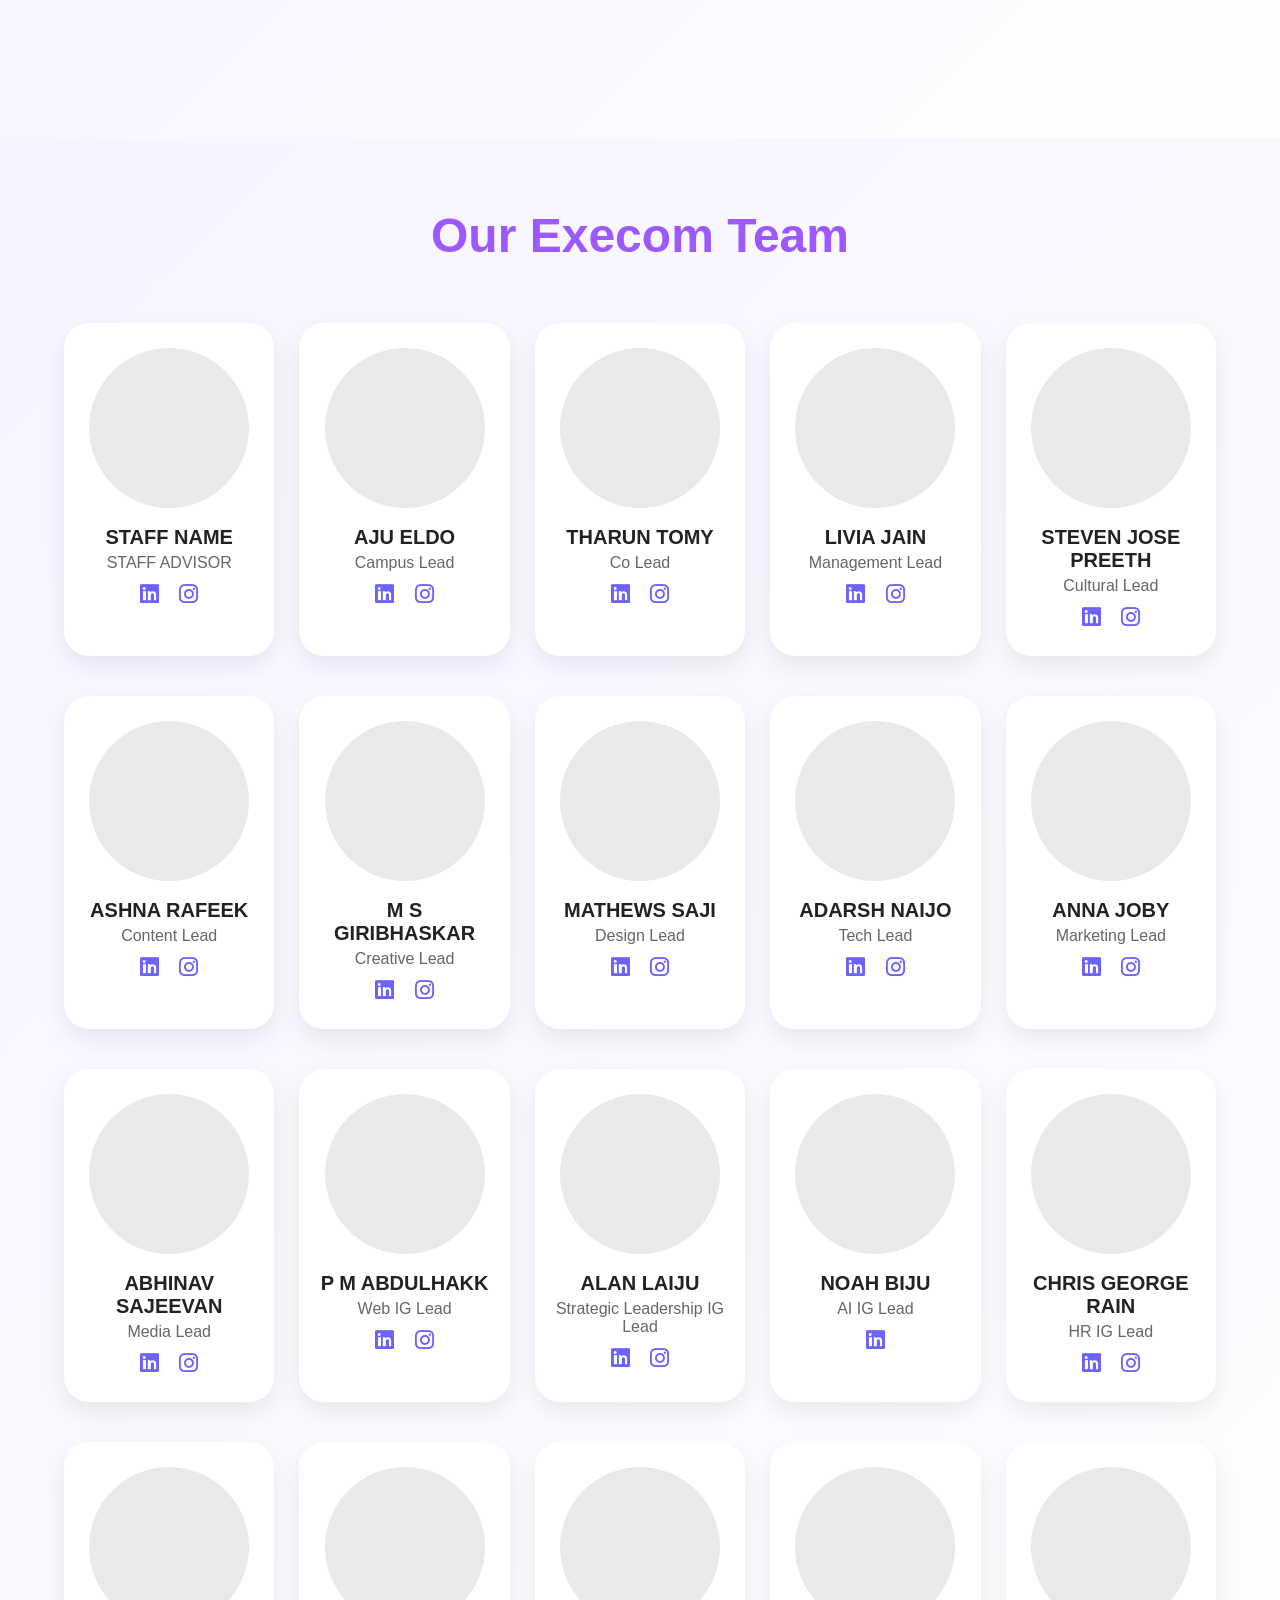
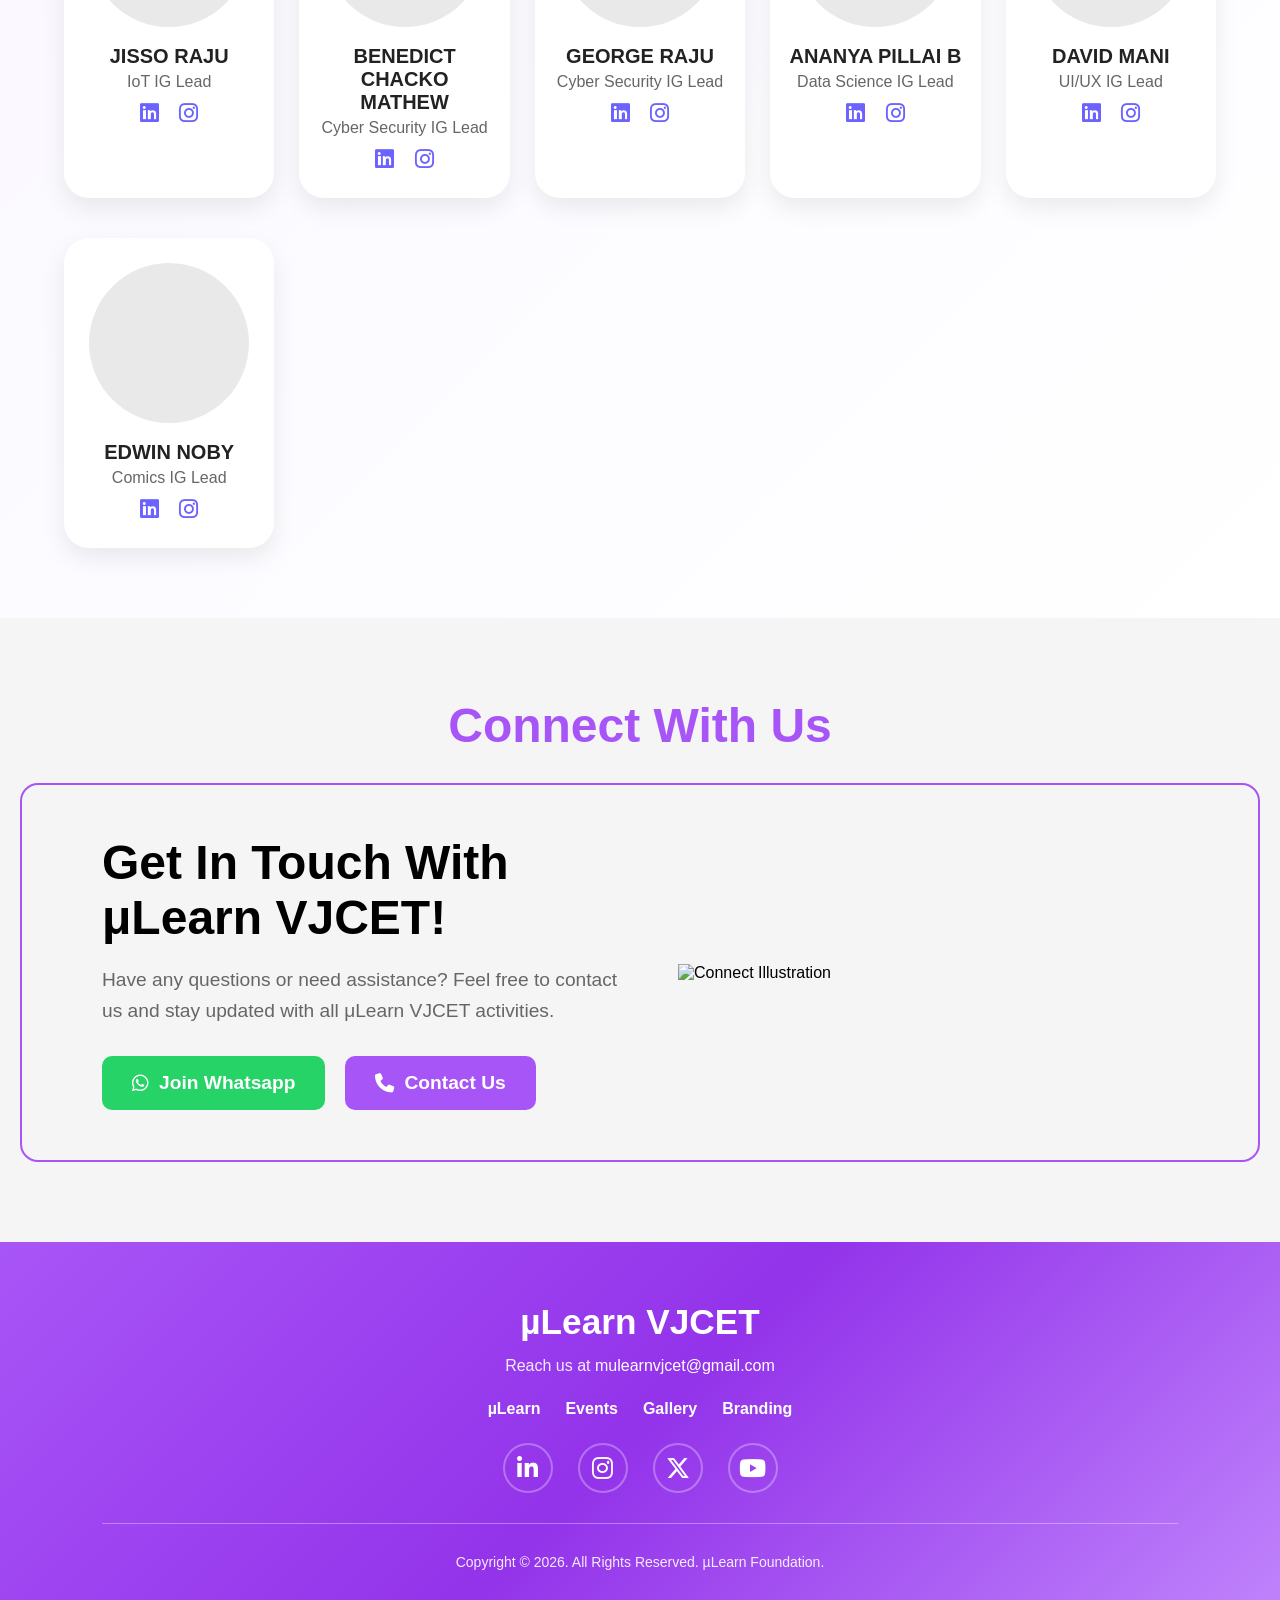
==== commit 01d8ced2: "Update index.html" ====
--- a/index.html
+++ b/index.html
@@ -284,71 +284,67 @@
     <div class="gallery-row">
         <div class="gallery-track">
 
-           <!-- Row 1 -->
-<div class="gallery-row">
-    <div class="gallery-track">
-
-        <div class="photo-card"><img src="workshop1.jpg" alt="Workshop 1"></div>
-        <div class="photo-card"><img src="workshop2.jpg" alt="Workshop 2"></div>
-        <div class="photo-card"><img src="workshop3.jpg" alt="Workshop 3"></div>
-        <div class="photo-card"><img src="workshop4.jpg" alt="Workshop 4"></div>
-        <div class="photo-card"><img src="workshop5.jpg" alt="Workshop 5"></div>
-        <div class="photo-card"><img src="workshop6.jpg" alt="Workshop 6"></div>
-        <div class="photo-card"><img src="workshop7.jpg" alt="Workshop 7"></div>
-        <div class="photo-card"><img src="workshop8.jpg" alt="Workshop 8"></div>
-        <div class="photo-card"><img src="workshop9.jpg" alt="Workshop 9"></div>
-        <div class="photo-card"><img src="workshop10.jpg" alt="Workshop 10"></div>
-
-        <!-- Duplicate for smooth sliding -->
-        <div class="photo-card"><img src="workshop1.jpg" alt="Workshop 1"></div>
-        <div class="photo-card"><img src="workshop2.jpg" alt="Workshop 2"></div>
-        <div class="photo-card"><img src="workshop3.jpg" alt="Workshop 3"></div>
-        <div class="photo-card"><img src="workshop4.jpg" alt="Workshop 4"></div>
-        <div class="photo-card"><img src="workshop5.jpg" alt="Workshop 5"></div>
-        <div class="photo-card"><img src="workshop6.jpg" alt="Workshop 6"></div>
-        <div class="photo-card"><img src="workshop7.jpg" alt="Workshop 7"></div>
-        <div class="photo-card"><img src="workshop8.jpg" alt="Workshop 8"></div>
-        <div class="photo-card"><img src="workshop9.jpg" alt="Workshop 9"></div>
-        <div class="photo-card"><img src="workshop10.jpg" alt="Workshop 10"></div>
-
-    </div>
-</div>
-
-<!-- Row 2 -->
-<div class="gallery-row reverse">
-    <div class="gallery-track">
-
-        <div class="photo-card"><img src="workshop11.jpg" alt="Workshop 11"></div>
-        <div class="photo-card"><img src="workshop12.jpg" alt="Workshop 12"></div>
-        <div class="photo-card"><img src="workshop13.jpg" alt="Workshop 13"></div>
-        <div class="photo-card"><img src="workshop14.jpg" alt="Workshop 14"></div>
-        <div class="photo-card"><img src="workshop15.jpg" alt="Workshop 15"></div>
-        <div class="photo-card"><img src="workshop16.jpg" alt="Workshop 16"></div>
-        <div class="photo-card"><img src="workshop17.jpg" alt="Workshop 17"></div>
-        <div class="photo-card"><img src="workshop18.jpg" alt="Workshop 18"></div>
-        <div class="photo-card"><img src="workshop19.jpg" alt="Workshop 19"></div>
-        <div class="photo-card"><img src="workshop20.jpg" alt="Workshop 20"></div>
-
-        <!-- Duplicate for smooth sliding -->
-        <div class="photo-card"><img src="workshop11.jpg" alt="Workshop 11"></div>
-        <div class="photo-card"><img src="workshop12.jpg" alt="Workshop 12"></div>
-        <div class="photo-card"><img src="workshop13.jpg" alt="Workshop 13"></div>
-        <div class="photo-card"><img src="workshop14.jpg" alt="Workshop 14"></div>
-        <div class="photo-card"><img src="workshop15.jpg" alt="Workshop 15"></div>
-        <div class="photo-card"><img src="workshop16.jpg" alt="Workshop 16"></div>
-        <div class="photo-card"><img src="workshop17.jpg" alt="Workshop 17"></div>
-        <div class="photo-card"><img src="workshop18.jpg" alt="Workshop 18"></div>
-        <div class="photo-card"><img src="workshop19.jpg" alt="Workshop 19"></div>
-        <div class="photo-card"><img src="workshop20.jpg" alt="Workshop 20"></div>
-
-    </div>
-</div>
+            <div class="photo-card"><img src="workshop1.jpg" alt="Workshop 1"></div>
+            <div class="photo-card"><img src="workshop2.jpg" alt="Workshop 2"></div>
+            <div class="photo-card"><img src="workshop3.jpg" alt="Workshop 3"></div>
+            <div class="photo-card"><img src="workshop4.jpg" alt="Workshop 4"></div>
+            <div class="photo-card"><img src="workshop5.jpg" alt="Workshop 5"></div>
+            <div class="photo-card"><img src="workshop6.jpg" alt="Workshop 6"></div>
+            <div class="photo-card"><img src="workshop7.jpg" alt="Workshop 7"></div>
+            <div class="photo-card"><img src="workshop8.jpg" alt="Workshop 8"></div>
+            <div class="photo-card"><img src="workshop9.jpg" alt="Workshop 9"></div>
+            <div class="photo-card"><img src="workshop10.jpg" alt="Workshop 10"></div>
+
+            <!-- Duplicate for smooth sliding -->
+            <div class="photo-card"><img src="workshop1.jpg" alt="Workshop 1"></div>
+            <div class="photo-card"><img src="workshop2.jpg" alt="Workshop 2"></div>
+            <div class="photo-card"><img src="workshop3.jpg" alt="Workshop 3"></div>
+            <div class="photo-card"><img src="workshop4.jpg" alt="Workshop 4"></div>
+            <div class="photo-card"><img src="workshop5.jpg" alt="Workshop 5"></div>
+            <div class="photo-card"><img src="workshop6.jpg" alt="Workshop 6"></div>
+            <div class="photo-card"><img src="workshop7.jpg" alt="Workshop 7"></div>
+            <div class="photo-card"><img src="workshop8.jpg" alt="Workshop 8"></div>
+            <div class="photo-card"><img src="workshop9.jpg" alt="Workshop 9"></div>
+            <div class="photo-card"><img src="workshop10.jpg" alt="Workshop 10"></div>
+
+        </div>
+    </div>
+
+    <!-- Row 2 -->
+    <div class="gallery-row reverse">
+        <div class="gallery-track">
+
+            <div class="photo-card"><img src="workshop11.jpg" alt="Workshop 11"></div>
+            <div class="photo-card"><img src="workshop12.jpg" alt="Workshop 12"></div>
+            <div class="photo-card"><img src="workshop13.jpg" alt="Workshop 13"></div>
+            <div class="photo-card"><img src="workshop14.jpg" alt="Workshop 14"></div>
+            <div class="photo-card"><img src="workshop15.jpg" alt="Workshop 15"></div>
+            <div class="photo-card"><img src="workshop16.jpg" alt="Workshop 16"></div>
+            <div class="photo-card"><img src="workshop17.jpg" alt="Workshop 17"></div>
+            <div class="photo-card"><img src="workshop18.jpg" alt="Workshop 18"></div>
+            <div class="photo-card"><img src="workshop19.jpg" alt="Workshop 19"></div>
+            <div class="photo-card"><img src="workshop20.jpg" alt="Workshop 20"></div>
+
+            <!-- Duplicate for smooth sliding -->
+            <div class="photo-card"><img src="workshop11.jpg" alt="Workshop 11"></div>
+            <div class="photo-card"><img src="workshop12.jpg" alt="Workshop 12"></div>
+            <div class="photo-card"><img src="workshop13.jpg" alt="Workshop 13"></div>
+            <div class="photo-card"><img src="workshop14.jpg" alt="Workshop 14"></div>
+            <div class="photo-card"><img src="workshop15.jpg" alt="Workshop 15"></div>
+            <div class="photo-card"><img src="workshop16.jpg" alt="Workshop 16"></div>
+            <div class="photo-card"><img src="workshop17.jpg" alt="Workshop 17"></div>
+            <div class="photo-card"><img src="workshop18.jpg" alt="Workshop 18"></div>
+            <div class="photo-card"><img src="workshop19.jpg" alt="Workshop 19"></div>
+            <div class="photo-card"><img src="workshop20.jpg" alt="Workshop 20"></div>
+
+        </div>
+    </div>
 
     <!-- View All Gallery Button -->
     <div class="gallery-btn-container">
         <button class="view-gallery-btn" id="openGalleryBtn">
-    View All Gallery →
-</button>
+            View All Gallery →
+        </button>
     </div>
 </section>
 
@@ -359,27 +355,27 @@
 
     <div class="gallery-modal-content">
 
-        <img src="images/workshop1.jpg" alt="">
-        <img src="images/workshop2.jpg" alt="">
-        <img src="images/workshop3.jpg" alt="">
-        <img src="images/workshop4.jpg" alt="">
-        <img src="images/workshop5.jpg" alt="">
-        <img src="images/workshop6.jpg" alt="">
-        <img src="images/workshop7.jpg" alt="">
-        <img src="images/workshop8.jpg" alt="">
-        <img src="images/workshop9.jpg" alt="">
-        <img src="images/workshop10.jpg" alt="">
-
-        <img src="images/workshop11.jpg" alt="">
-        <img src="images/workshop12.jpg" alt="">
-        <img src="images/workshop13.jpg" alt="">
-        <img src="images/workshop14.jpg" alt="">
-        <img src="images/workshop15.jpg" alt="">
-        <img src="images/workshop16.jpg" alt="">
-        <img src="images/workshop17.jpg" alt="">
-        <img src="images/workshop18.jpg" alt="">
-        <img src="images/workshop19.jpg" alt="">
-        <img src="images/workshop20.jpg" alt="">
+        <img src="workshop1.jpg" alt="">
+        <img src="workshop2.jpg" alt="">
+        <img src="workshop3.jpg" alt="">
+        <img src="workshop4.jpg" alt="">
+        <img src="workshop5.jpg" alt="">
+        <img src="workshop6.jpg" alt="">
+        <img src="workshop7.jpg" alt="">
+        <img src="workshop8.jpg" alt="">
+        <img src="workshop9.jpg" alt="">
+        <img src="workshop10.jpg" alt="">
+
+        <img src="workshop11.jpg" alt="">
+        <img src="workshop12.jpg" alt="">
+        <img src="workshop13.jpg" alt="">
+        <img src="workshop14.jpg" alt="">
+        <img src="workshop15.jpg" alt="">
+        <img src="workshop16.jpg" alt="">
+        <img src="workshop17.jpg" alt="">
+        <img src="workshop18.jpg" alt="">
+        <img src="workshop19.jpg" alt="">
+        <img src="workshop20.jpg" alt="">
 
     </div>
 
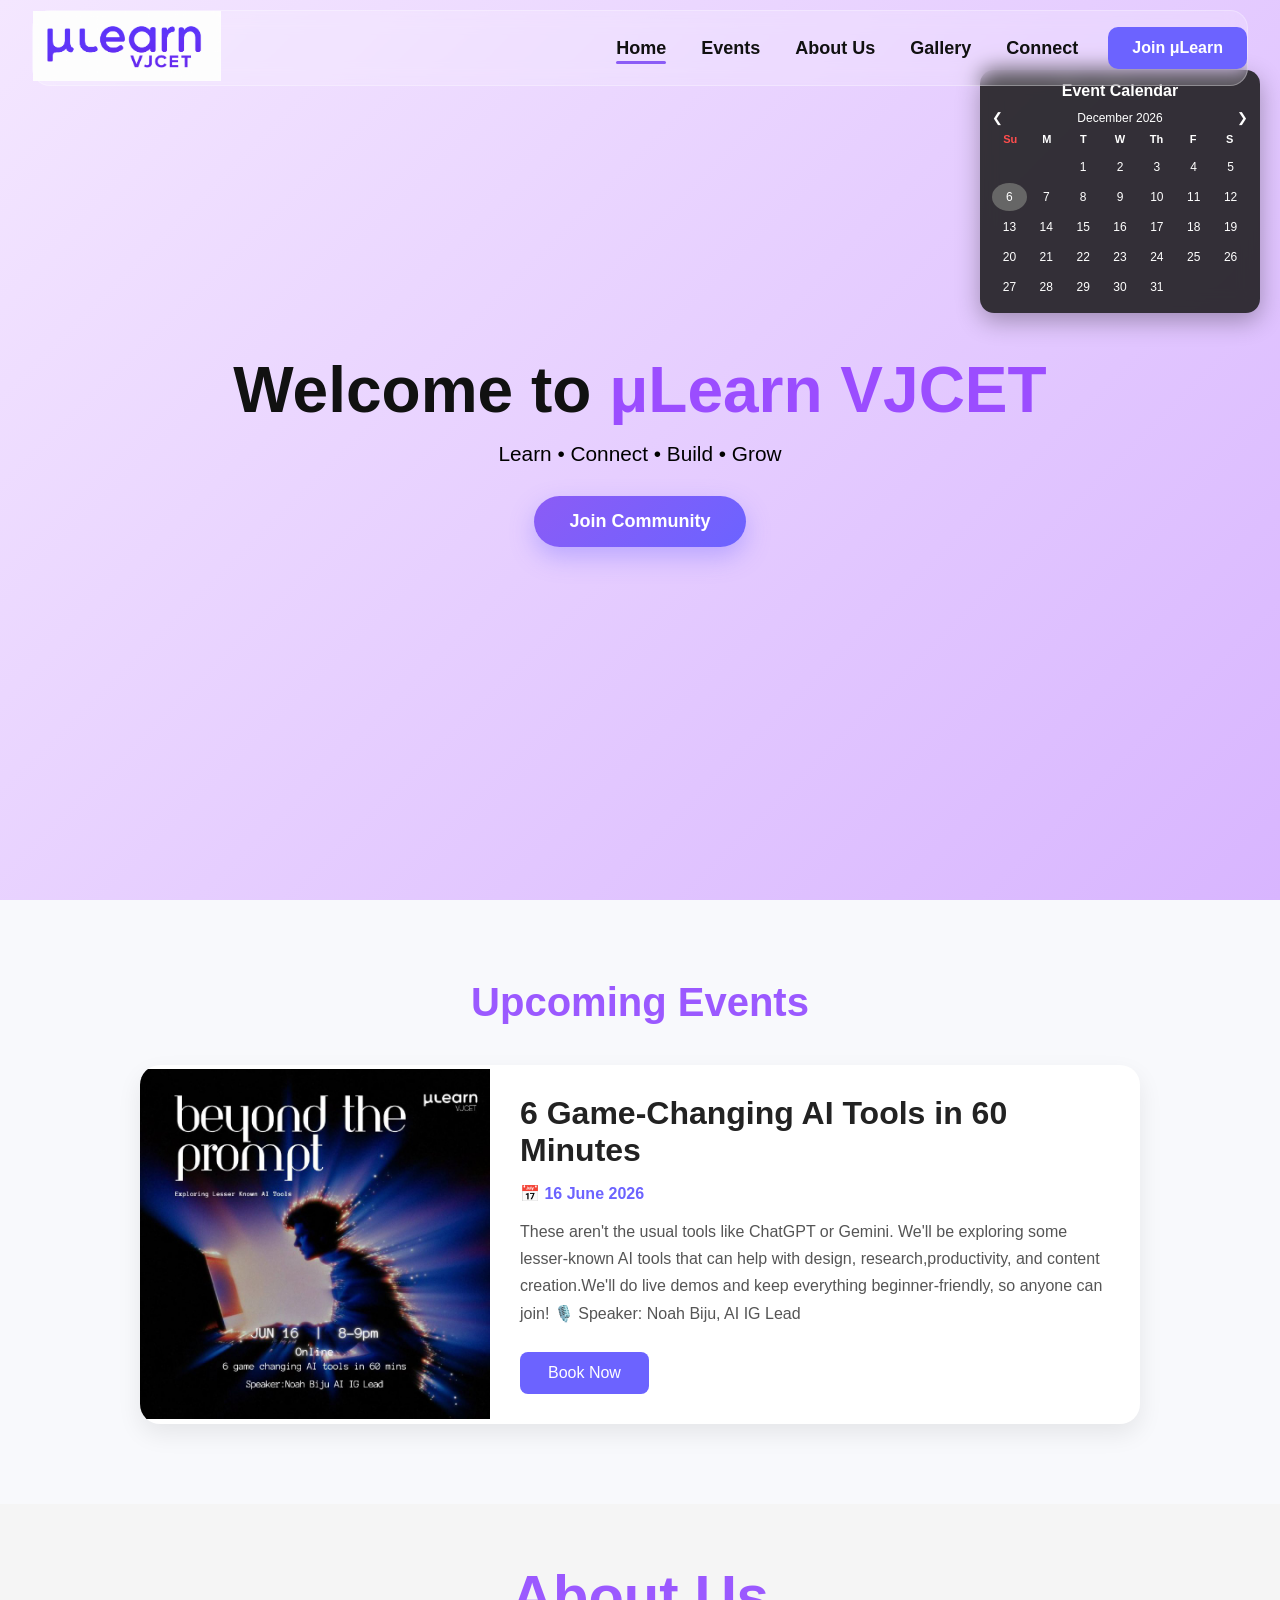
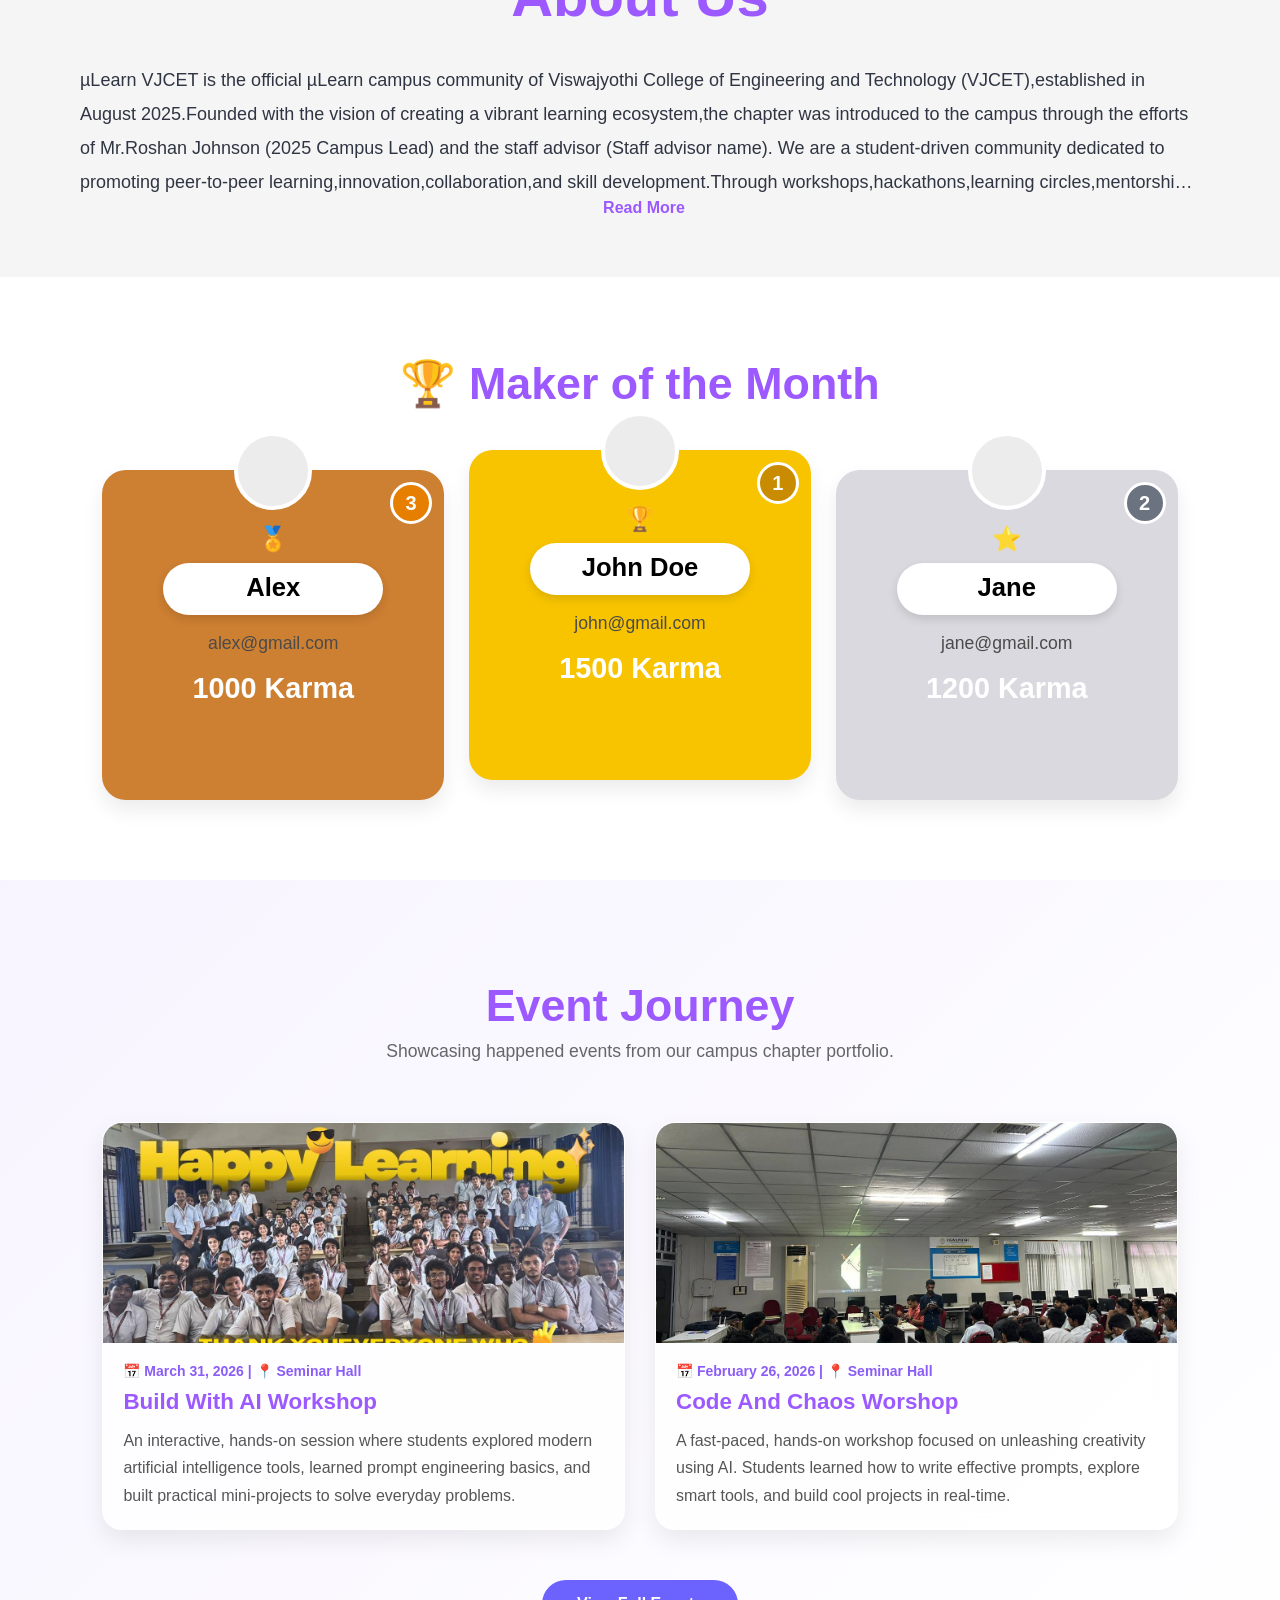
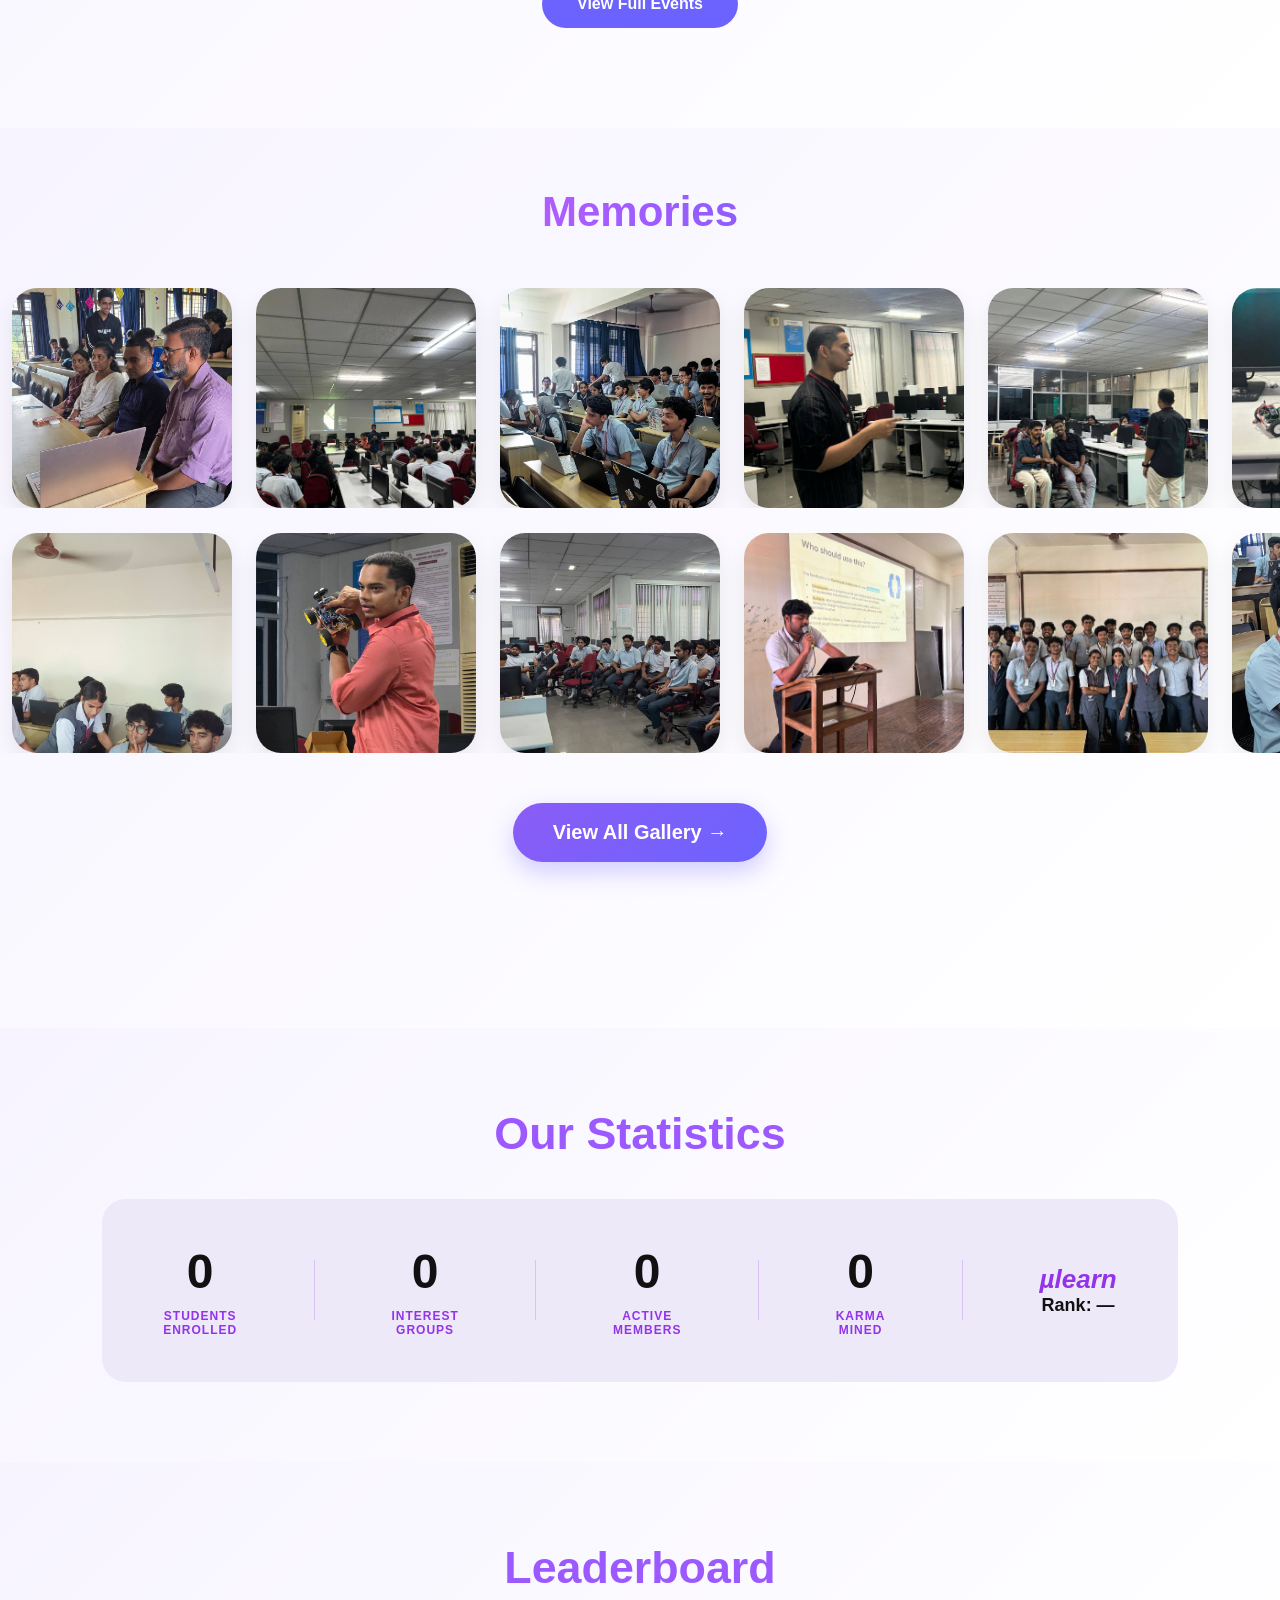
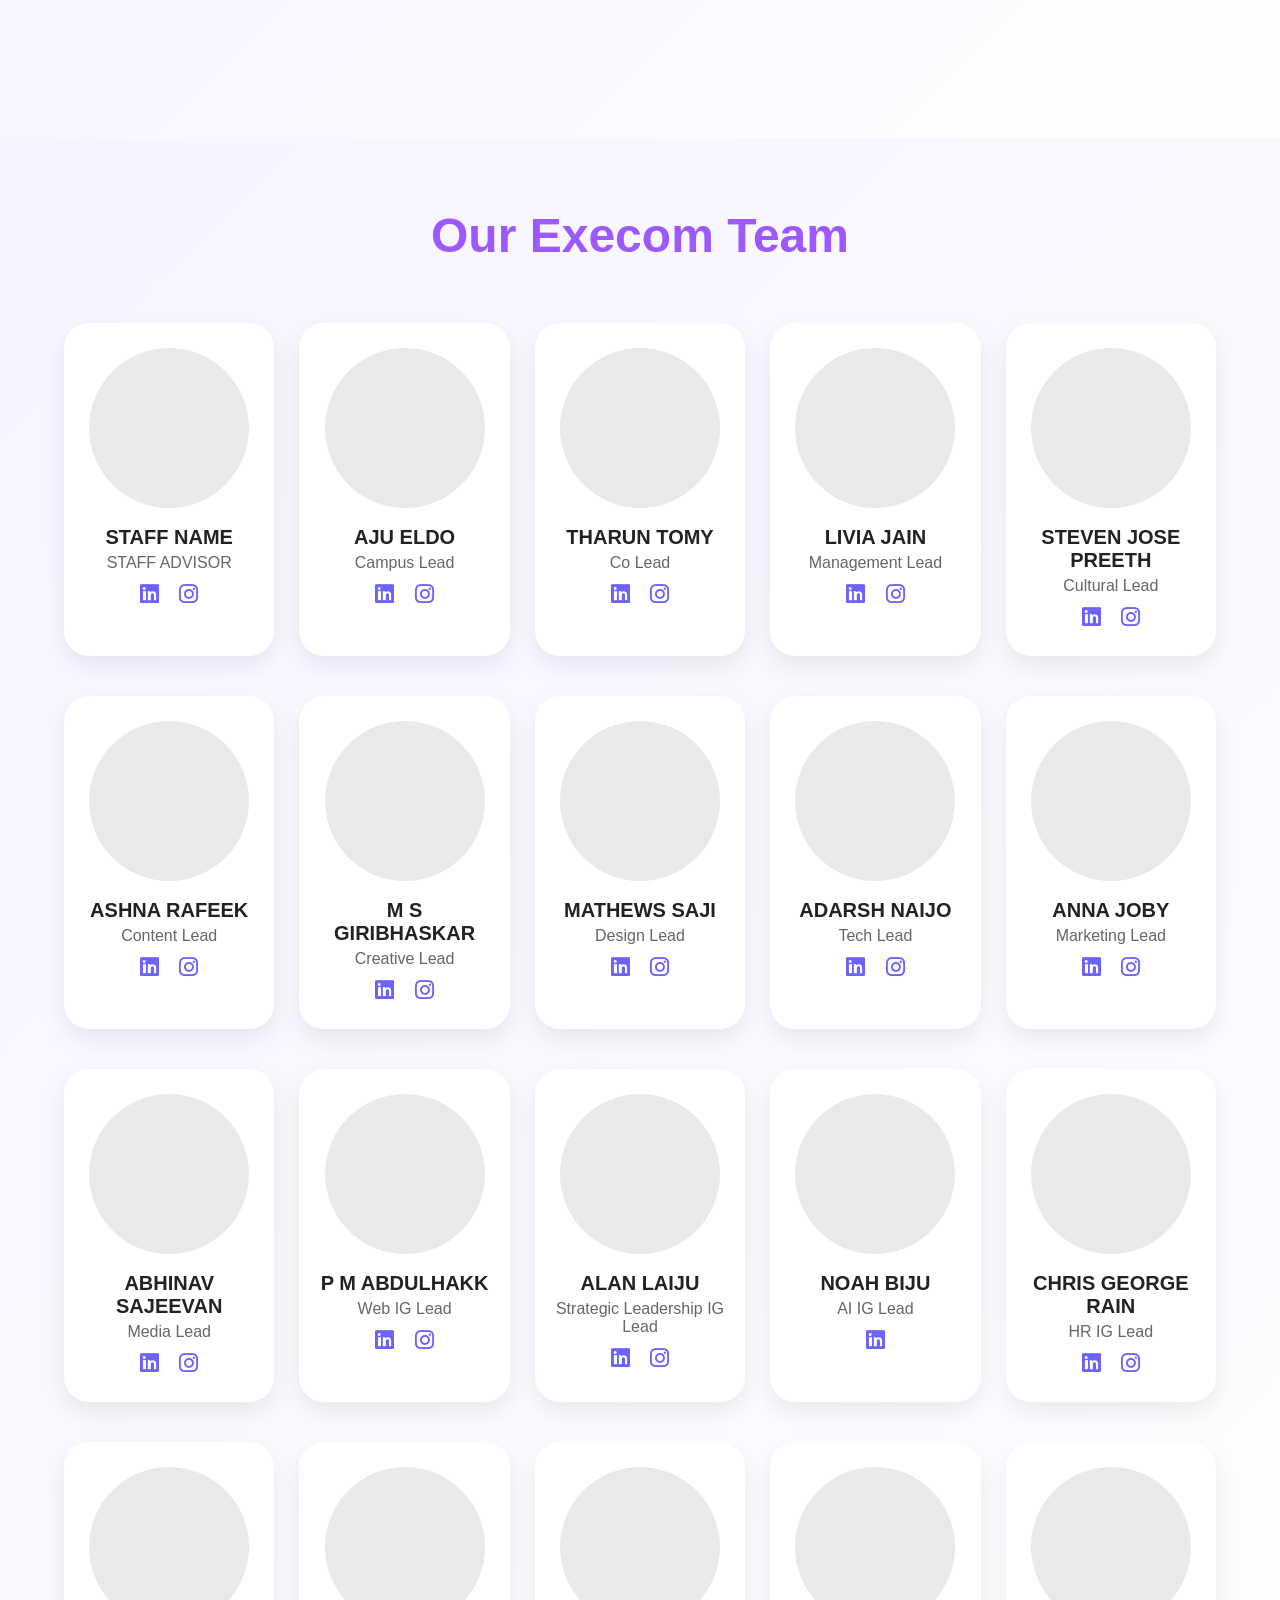
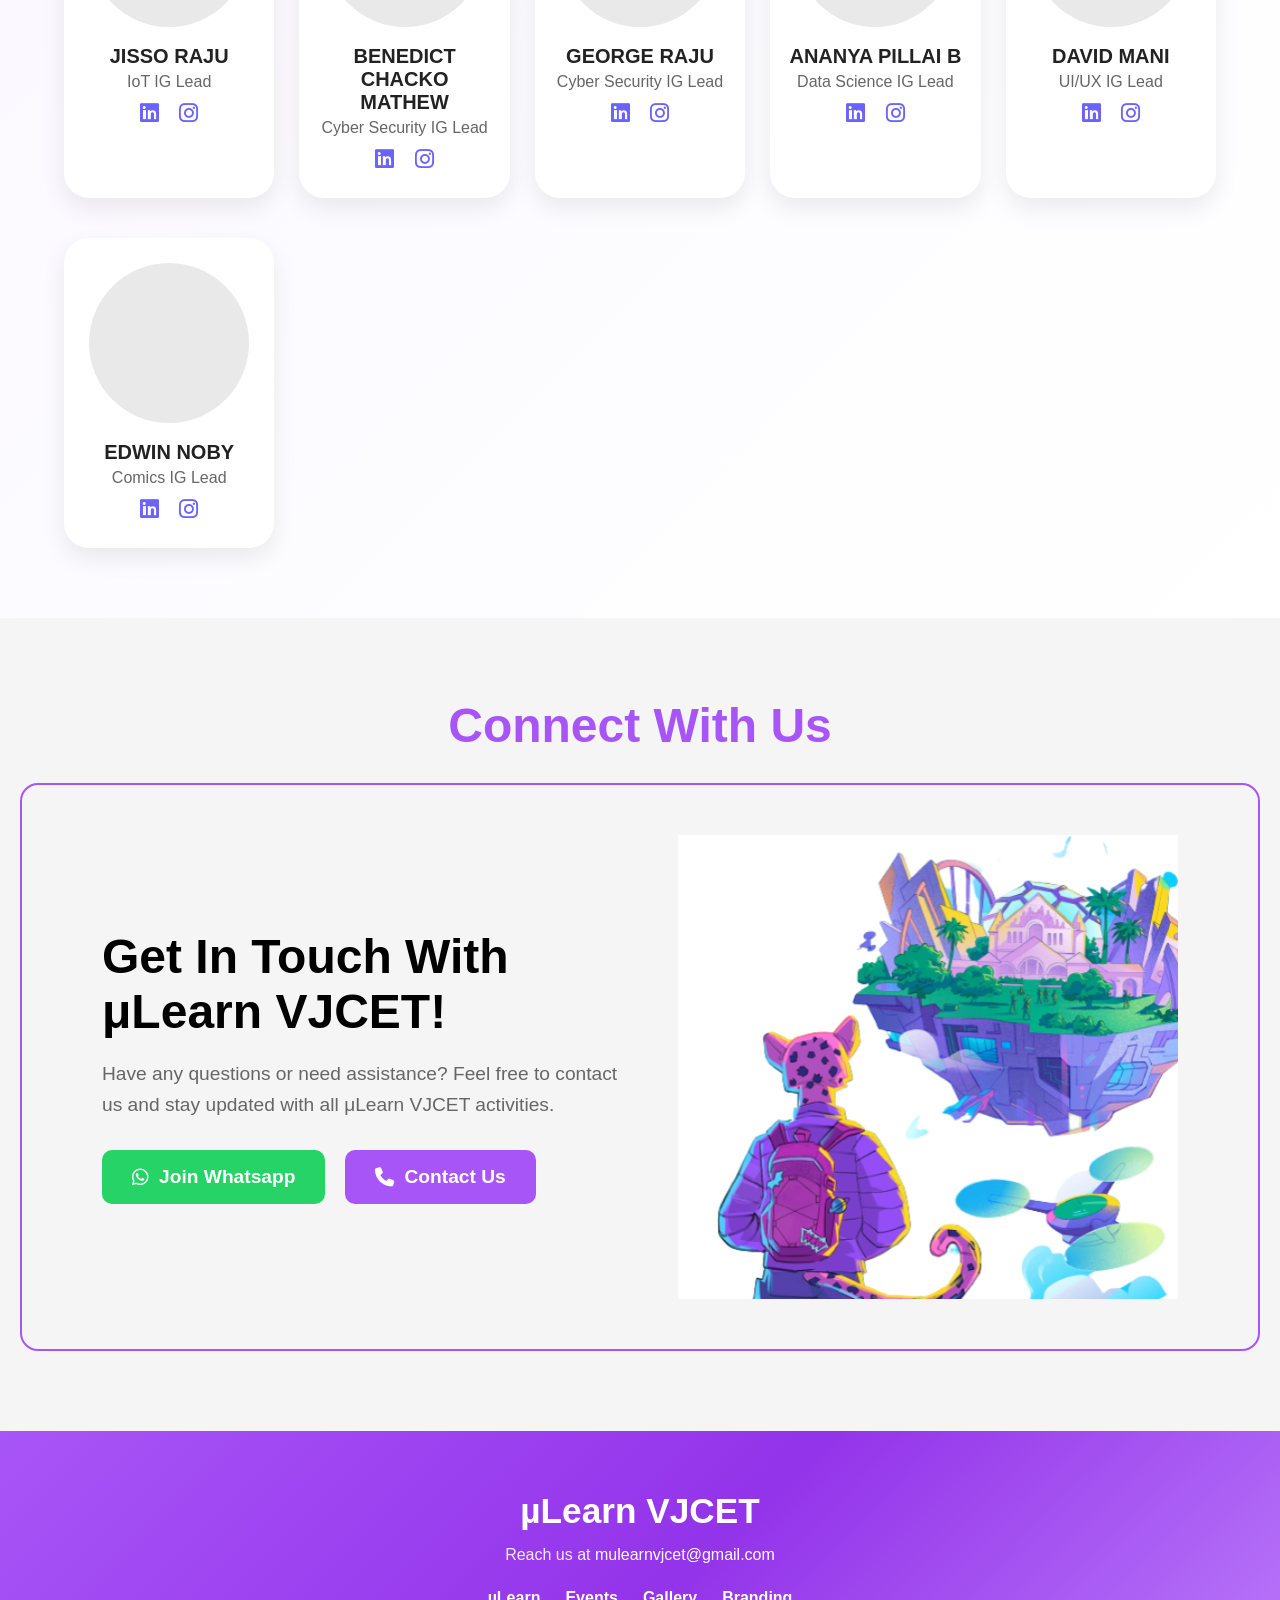
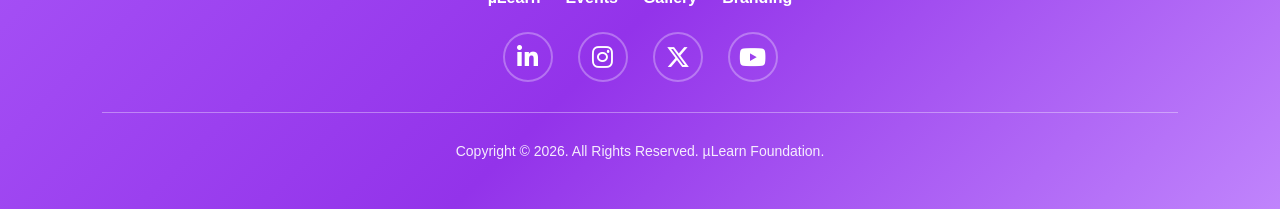
==== commit 5f13098b: "Update index.html" ====
--- a/index.html
+++ b/index.html
@@ -20,7 +20,7 @@
 
             <!-- Logo -->
             <a href="#" class="logo">
-                <img src="mulearn-vjcet-logo.png" alt="VJCET μLearn Logo">
+                <img src="mu_logo.png" alt="VJCET μLearn Logo">
             </a>
 
             <!-- Right Side Content -->
@@ -233,7 +233,7 @@
                 <!-- [Event Card 1] Always Visible Content Block -->
                 <div class="glass-card event-display-card">
                     <div class="event-image-container">
-                        <img src="event1.jpg.png" alt="Event Photo" class="event-cover-img">
+                        <img src="workshop7.jpg" alt="Event Photo" class="event-cover-img">
                     </div>
                     <div class="event-content-body">
                         <span class="event-meta">📅 March 31, 2026 | 📍 Seminar Hall</span>
@@ -245,7 +245,7 @@
                 <!-- [Event Card 2] Always Visible Content Block -->
                 <div class="glass-card event-display-card">
                     <div class="event-image-container">
-                        <img src="event2.jpg.png" alt="Event Photo" class="event-cover-img">
+                        <img src="workshop2.jpg" alt="Event Photo" class="event-cover-img">
                     </div>
                     <div class="event-content-body">
                         <span class="event-meta">📅 February 26, 2026 | 📍 Seminar Hall</span>
@@ -257,7 +257,7 @@
                 <!-- [Event Card 3] Initially Hidden Block -->
                 <div class="glass-card event-display-card hidden-card">
                     <div class="event-image-container">
-                        <img src="event3.jpg.png" alt="IoT Workshop" class="event-cover-img">
+                        <img src="workshop6.jpg" alt="IoT Workshop" class="event-cover-img">
                     </div>
                     <div class="event-content-body">
                         <span class="event-meta">📅 February 8, 2026 | 📍 Programming Lab</span>
@@ -688,7 +688,7 @@
 
         <!-- Right Image -->
         <div class="connect-image">
-            <img src="images/lion.png" alt="Connect Illustration">
+            <img src="lion.png" alt="Connect Illustration">
         </div>
 
     </div>
